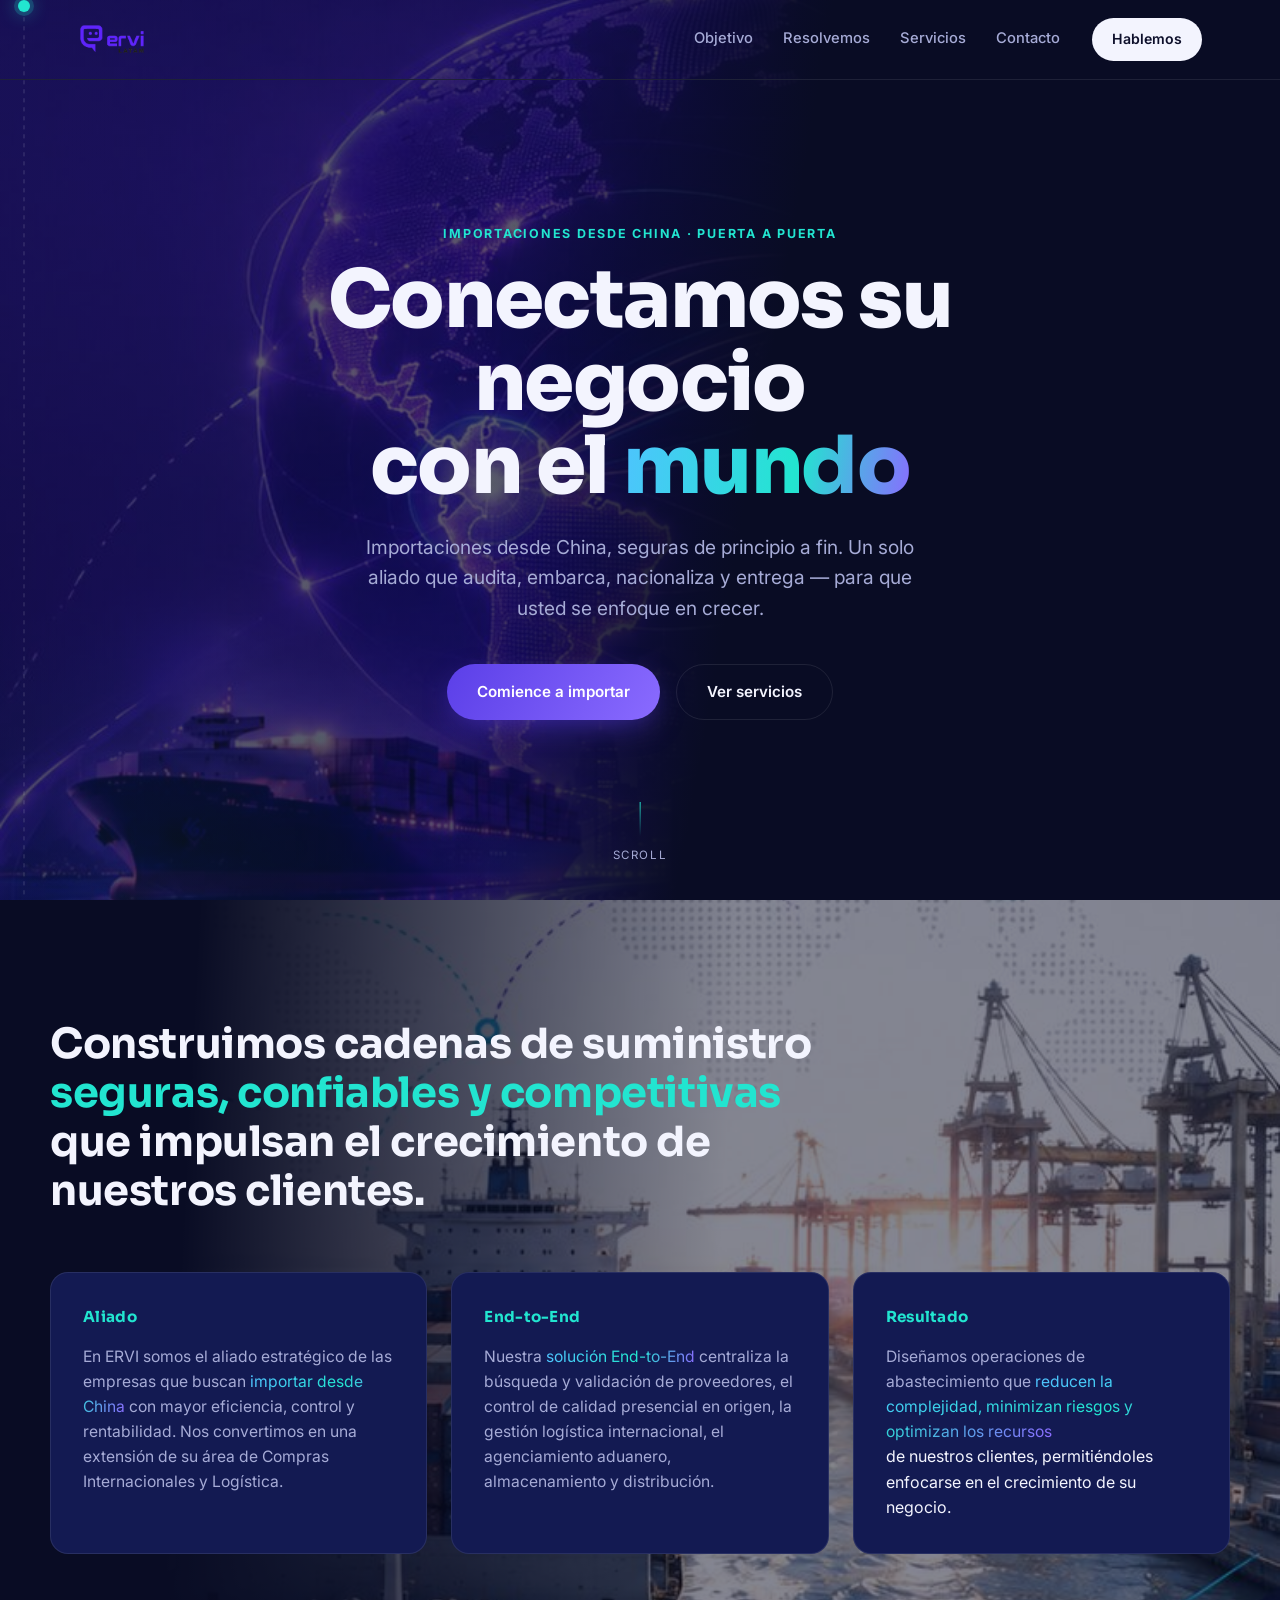
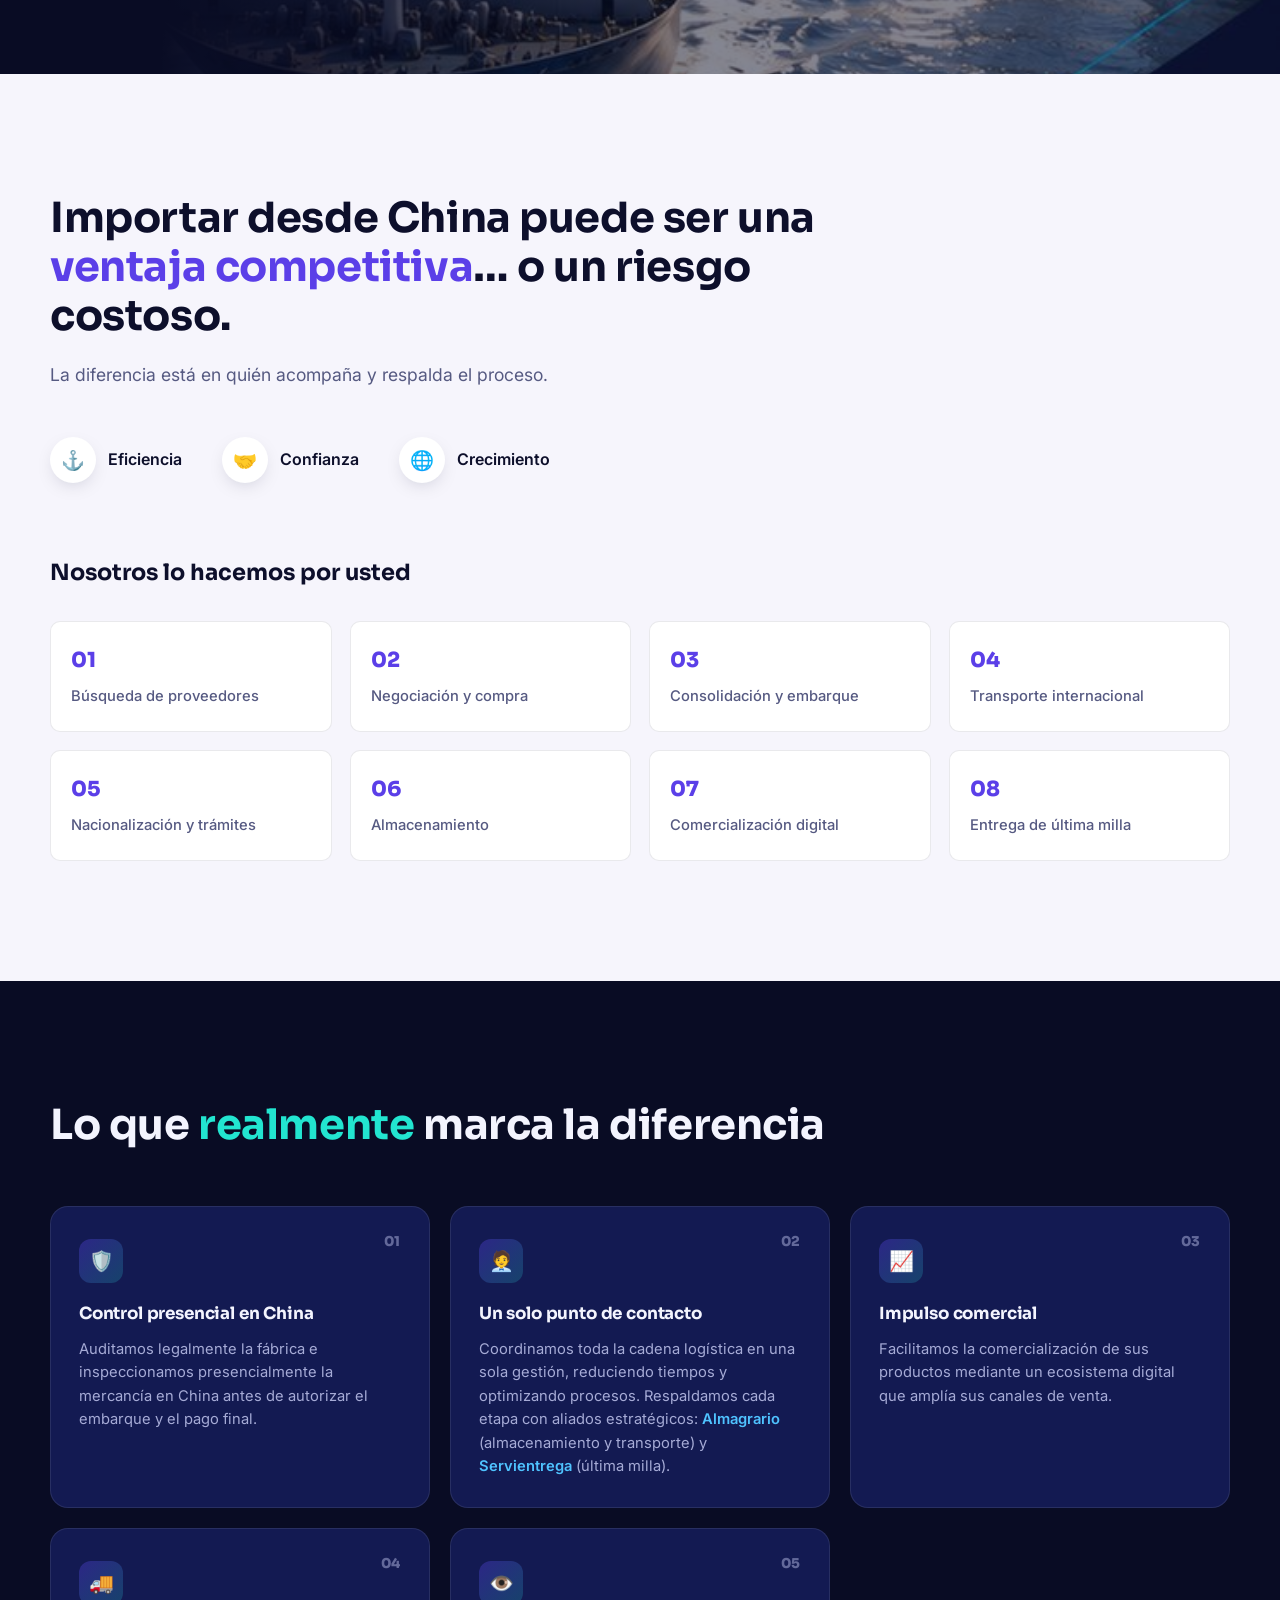
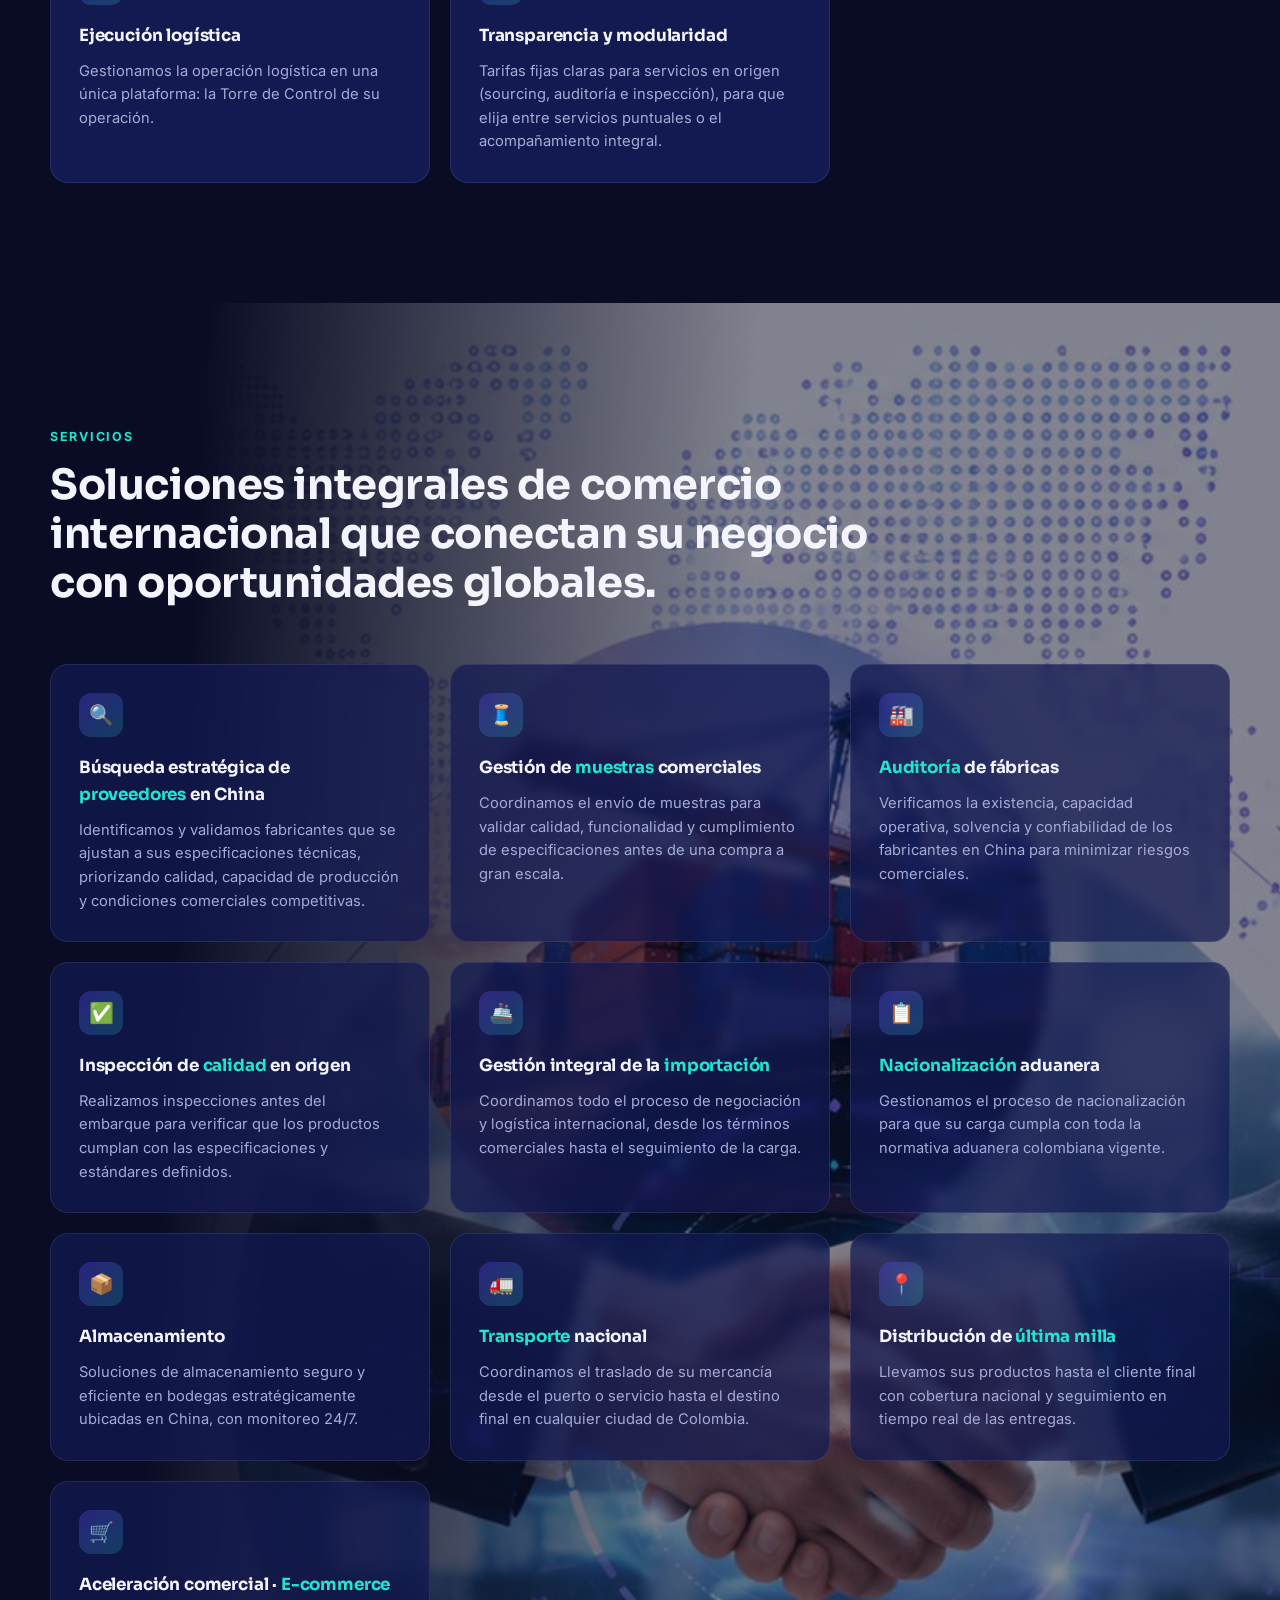
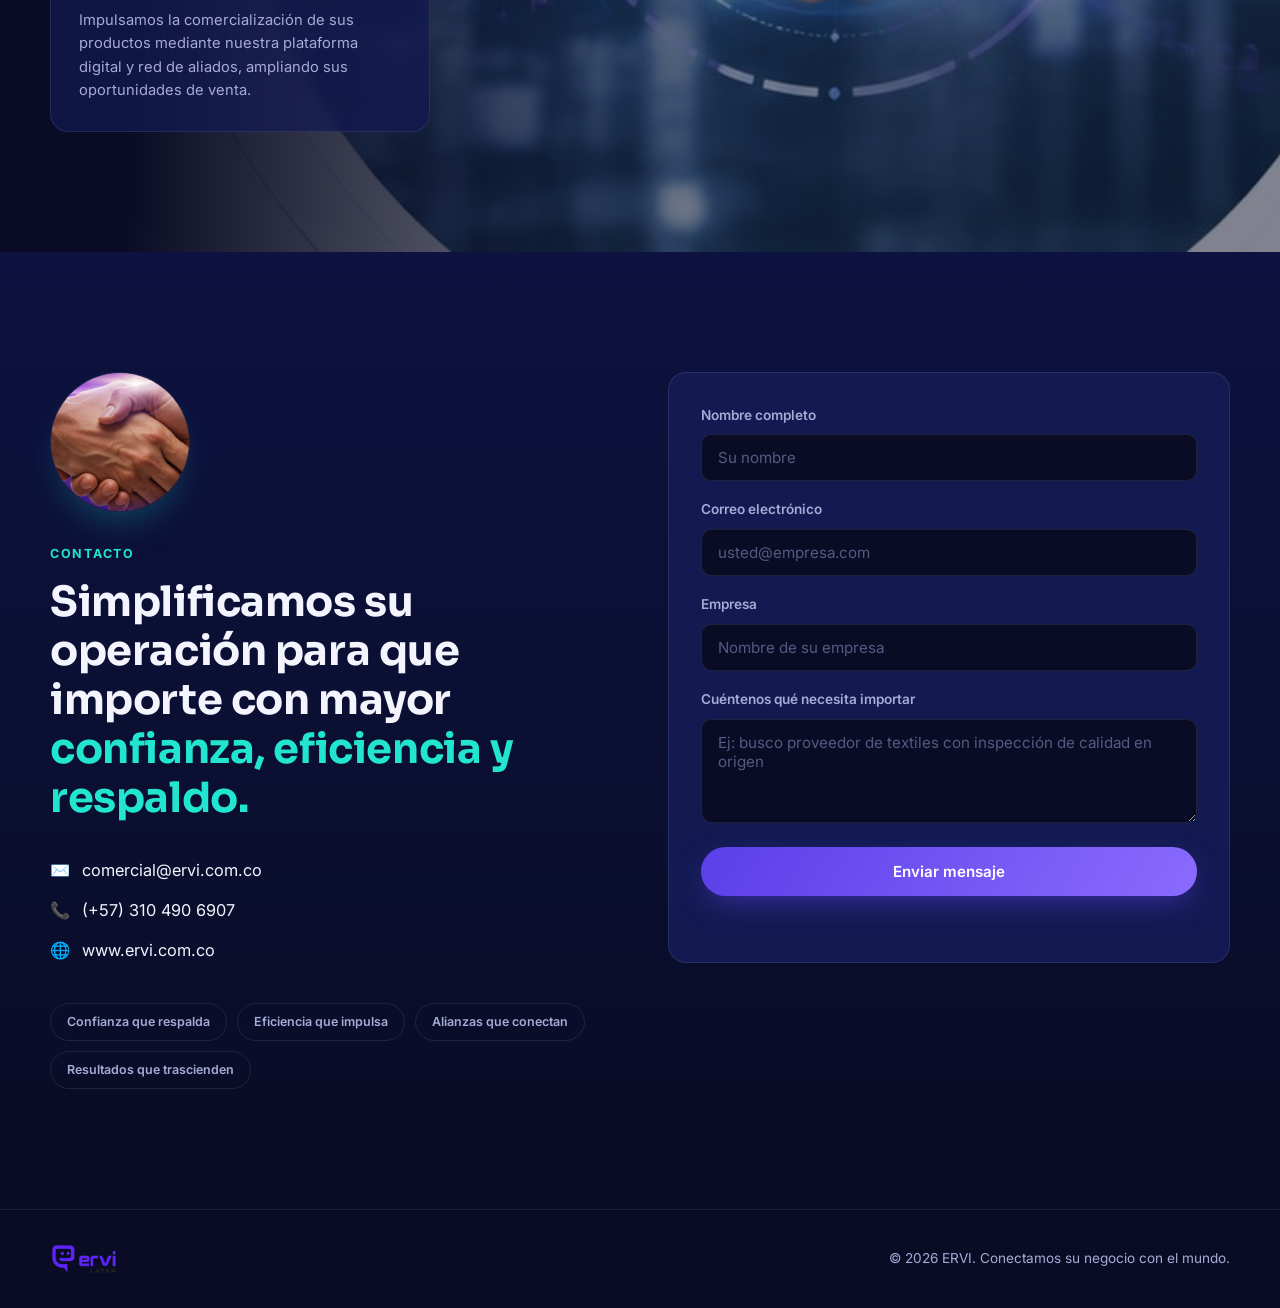
==== app/claude/index.html @ 2ad23b5c "Corrección de estilos. Implementación formulario de contacto" ====
<!DOCTYPE html>
<html lang="es">
<head>
<meta charset="UTF-8">
<meta name="viewport" content="width=device-width, initial-scale=1.0">
<title>ERVI · Conectamos su negocio con el mundo</title>
<meta name="description" content="ERVI: importaciones desde China seguras de principio a fin. Sourcing, calidad, logística, aduanas y última milla en un solo aliado.">
<link rel="icon" type="image/png" href="img/fabicon-ERVI-LATAM.png">
<link rel="preconnect" href="https://fonts.googleapis.com">
<link rel="preconnect" href="https://fonts.gstatic.com" crossorigin>
<link href="https://fonts.googleapis.com/css2?family=Sora:wght@400;600;700;800&family=Inter:wght@400;500;600;700&display=swap" rel="stylesheet">
<link rel="stylesheet" href="styles.css">
</head>
<body>

<!-- Hilo de ruta / signature element -->
<div class="route-thread" aria-hidden="true">
  <svg class="route-thread__svg" viewBox="0 0 4 1000" preserveAspectRatio="none">
    <path class="route-thread__path" d="M2,0 L2,1000" />
  </svg>
  <div class="route-thread__dot" id="routeDot"></div>
</div>

<!-- NAV -->
<header class="nav" id="nav">
  <div class="nav__inner">
    <a href="#top" class="nav__logo">
      <img class="nav__logo-image" src="img/1749733441Logo-ERVI-LATAM.png" alt="ERVI">
    </a>
    <nav class="nav__links" aria-label="Navegación principal">
      <a href="#objetivo" class="nav__link" data-nav>Objetivo</a>
      <a href="#resolvemos" class="nav__link" data-nav>Resolvemos</a>
      <a href="#servicios" class="nav__link" data-nav>Servicios</a>
      <a href="#contacto" class="nav__link" data-nav>Contacto</a>
    </nav>
    <a href="#contacto" class="nav__cta">Hablemos</a>
    <button class="nav__burger" id="burger" aria-label="Abrir menú" aria-expanded="false">
      <span></span><span></span><span></span>
    </button>
  </div>
  <nav class="nav__mobile" id="navMobile" aria-label="Navegación móvil">
    <a href="#objetivo" data-nav>Objetivo</a>
    <a href="#resolvemos" data-nav>Resolvemos</a>
    <a href="#servicios" data-nav>Servicios</a>
    <a href="#contacto" data-nav>Contacto</a>
  </nav>
</header>

<main id="top">

  <!-- HERO -->
  <section class="hero" id="hero">
    <div class="hero__bg" aria-hidden="true"></div>
    <div class="hero__inner reveal">
      <p class="eyebrow">Importaciones desde China · puerta a puerta</p>
      <h1 class="hero__title">
        Conectamos su <em>negocio</em><br>
        con el <span class="text-gradient">mundo</span>
      </h1>
      <p class="hero__sub">Importaciones desde China, seguras de principio a fin. Un solo aliado que audita, embarca, nacionaliza y entrega — para que usted se enfoque en crecer.</p>
      <div class="hero__actions">
        <a href="#contacto" class="btn btn--primary">Comience a importar</a>
        <a href="#servicios" class="btn btn--ghost">Ver servicios</a>
      </div>
    </div>
    <div class="hero__scroll" aria-hidden="true"><span></span> scroll</div>
  </section>

  <!-- OBJETIVO -->
  <section class="section section--dark section--photo" id="objetivo">
    <div class="section-photo section-photo--objetivo" aria-hidden="true"></div>
    <div class="section__inner">
      <h2 class="section__title reveal">
        Construimos cadenas de suministro <em>seguras, confiables y competitivas</em> que impulsan el crecimiento de nuestros clientes.
      </h2>

      <div class="objetivo__grid">
        <div class="objetivo__card reveal">
          <span class="objetivo__num">Aliado</span>
          <p>En ERVI somos el aliado estratégico de las empresas que buscan <span class="text-gradient">importar desde China</span> con mayor eficiencia, control y rentabilidad. Nos convertimos en una extensión de su área de Compras Internacionales y Logística.</p>
        </div>
        <div class="objetivo__card reveal">
          <span class="objetivo__num">End-to-End</span>
          <p>Nuestra  <span class="text-gradient">solución End-to-End</span> centraliza la búsqueda y validación de proveedores, el control de calidad presencial en origen, la gestión logística internacional, el agenciamiento aduanero, almacenamiento y distribución.</p>
        </div>
        <div class="objetivo__card reveal">
          <span class="objetivo__num">Resultado</span>
          <p>Diseñamos operaciones de abastecimiento que <span class="text-gradient">reducen la complejidad, minimizan riesgos y optimizan los recursos</p> de nuestros clientes, permitiéndoles enfocarse en el crecimiento de su negocio.</p>
        </div>
      </div>
    </div>
  </section>

  <!-- RESOLVEMOS -->
  <section class="section section--light" id="resolvemos">
    <div class="section__inner">
      <h2 class="section__title section__title--dark reveal">
        Importar desde China puede ser una <em>ventaja competitiva</em>… o un riesgo costoso.
      </h2>
      <p class="section__lead reveal">La diferencia está en quién acompaña y respalda el proceso.</p>

      <div class="pillars reveal">
        <div class="pillar">
          <div class="pillar__icon">⚓</div>
          <span>Eficiencia</span>
        </div>
        <div class="pillar">
          <div class="pillar__icon">🤝</div>
          <span>Confianza</span>
        </div>
        <div class="pillar">
          <div class="pillar__icon">🌐</div>
          <span>Crecimiento</span>
        </div>
      </div>

      <div class="steps">
        <p class="steps__title reveal">Nosotros lo hacemos por usted</p>
        <div class="steps__track reveal">
          <div class="step"><span class="step__n">01</span><p>Búsqueda de proveedores</p></div>
          <div class="step"><span class="step__n">02</span><p>Negociación y compra</p></div>
          <div class="step"><span class="step__n">03</span><p>Consolidación y embarque</p></div>
          <div class="step"><span class="step__n">04</span><p>Transporte internacional</p></div>
          <div class="step"><span class="step__n">05</span><p>Nacionalización y trámites</p></div>
          <div class="step"><span class="step__n">06</span><p>Almacenamiento</p></div>
          <div class="step"><span class="step__n">07</span><p>Comercialización digital</p></div>
          <div class="step"><span class="step__n">08</span><p>Entrega de última milla</p></div>
        </div>
      </div>
    </div>
  </section>

  <!-- DIFERENCIA -->
  <section class="section section--dark" id="diferencia">
    <div class="section__inner">
      <h2 class="section__title reveal">Lo que <em>realmente</em> marca la diferencia</h2>

      <div class="diferencia__grid">
        <article class="diferencia__card reveal">
          <span class="diferencia__num">01</span>
          <div class="diferencia__icon">🛡️</div>
          <h3>Control presencial en China</h3>
          <p>Auditamos legalmente la fábrica e inspeccionamos presencialmente la mercancía en China antes de autorizar el embarque y el pago final.</p>
        </article>
        <article class="diferencia__card reveal">
          <span class="diferencia__num">02</span>
          <div class="diferencia__icon">🧑‍💼</div>
          <h3>Un solo punto de contacto</h3>
          <p>Coordinamos toda la cadena logística en una sola gestión, reduciendo tiempos y optimizando procesos. Respaldamos cada etapa con aliados estratégicos: <strong>Almagrario</strong> (almacenamiento y transporte) y <strong>Servientrega</strong> (última milla).</p>
        </article>
        <article class="diferencia__card reveal">
          <span class="diferencia__num">03</span>
          <div class="diferencia__icon">📈</div>
          <h3>Impulso comercial</h3>
          <p>Facilitamos la comercialización de sus productos mediante un ecosistema digital que amplía sus canales de venta.</p>
        </article>
        <article class="diferencia__card reveal">
          <span class="diferencia__num">04</span>
          <div class="diferencia__icon">🚚</div>
          <h3>Ejecución logística</h3>
          <p>Gestionamos la operación logística en una única plataforma: la Torre de Control de su operación.</p>
        </article>
        <article class="diferencia__card reveal">
          <span class="diferencia__num">05</span>
          <div class="diferencia__icon">👁️</div>
          <h3>Transparencia y modularidad</h3>
          <p>Tarifas fijas claras para servicios en origen (sourcing, auditoría e inspección), para que elija entre servicios puntuales o el acompañamiento integral.</p>
        </article>
      </div>
    </div>
  </section>

  <!-- SERVICIOS -->
  <section class="section section--dark section--photo" id="servicios">
    <div class="section-photo section-photo--servicios" aria-hidden="true"></div>
    <div class="section__inner">
      <p class="eyebrow reveal">Servicios</p>
      <h2 class="section__title reveal">Soluciones integrales de comercio internacional que conectan su negocio con oportunidades globales.</h2>

      <div class="services-grid">
        <article class="service-card reveal">
          <div class="service-card__icon">🔍</div>
          <h3>Búsqueda estratégica de <strong>proveedores</strong> en China</h3>
          <p>Identificamos y validamos fabricantes que se ajustan a sus especificaciones técnicas, priorizando calidad, capacidad de producción y condiciones comerciales competitivas.</p>
        </article>
        <article class="service-card reveal">
          <div class="service-card__icon">🧵</div>
          <h3>Gestión de <strong>muestras</strong> comerciales</h3>
          <p>Coordinamos el envío de muestras para validar calidad, funcionalidad y cumplimiento de especificaciones antes de una compra a gran escala.</p>
        </article>
        <article class="service-card reveal">
          <div class="service-card__icon">🏭</div>
          <h3><strong>Auditoría</strong> de fábricas</h3>
          <p>Verificamos la existencia, capacidad operativa, solvencia y confiabilidad de los fabricantes en China para minimizar riesgos comerciales.</p>
        </article>
        <article class="service-card reveal">
          <div class="service-card__icon">✅</div>
          <h3>Inspección de <strong>calidad</strong> en origen</h3>
          <p>Realizamos inspecciones antes del embarque para verificar que los productos cumplan con las especificaciones y estándares definidos.</p>
        </article>
        <article class="service-card reveal">
          <div class="service-card__icon">🚢</div>
          <h3>Gestión integral de la <strong>importación</strong></h3>
          <p>Coordinamos todo el proceso de negociación y logística internacional, desde los términos comerciales hasta el seguimiento de la carga.</p>
        </article>
        <article class="service-card reveal">
          <div class="service-card__icon">📋</div>
          <h3><strong>Nacionalización</strong> aduanera</h3>
          <p>Gestionamos el proceso de nacionalización para que su carga cumpla con toda la normativa aduanera colombiana vigente.</p>
        </article>
        <article class="service-card reveal">
          <div class="service-card__icon">📦</div>
          <h3>Almacenamiento</h3>
          <p>Soluciones de almacenamiento seguro y eficiente en bodegas estratégicamente ubicadas en China, con monitoreo 24/7.</p>
        </article>
        <article class="service-card reveal">
          <div class="service-card__icon">🚛</div>
          <h3><strong>Transporte</strong> nacional</h3>
          <p>Coordinamos el traslado de su mercancía desde el puerto o servicio hasta el destino final en cualquier ciudad de Colombia.</p>
        </article>
        <article class="service-card reveal">
          <div class="service-card__icon">📍</div>
          <h3>Distribución de <strong>última milla</strong></h3>
          <p>Llevamos sus productos hasta el cliente final con cobertura nacional y seguimiento en tiempo real de las entregas.</p>
        </article>
        <article class="service-card reveal">
          <div class="service-card__icon">🛒</div>
          <h3>Aceleración comercial · <strong>E-commerce</strong></h3>
          <p>Impulsamos la comercialización de sus productos mediante nuestra plataforma digital y red de aliados, ampliando sus oportunidades de venta.</p>
        </article>
      </div>
    </div>
  </section>

  <!-- CONTACTO -->
  <section class="section section--contact" id="contacto">
    <div class="section__inner">
      <div class="contact-grid">
        <div class="contact-info reveal">
          <figure class="contact-info__media"><img src="img/contacto-handshake.jpg" alt="Apretón de manos cerrando un acuerdo comercial"></figure>
          <p class="eyebrow">Contacto</p>
          <h2 class="section__title">Simplificamos su operación para que importe con mayor <em>confianza, eficiencia y respaldo.</em></h2>
          <ul class="contact-list">
            <li><span>✉️</span> <a href="mailto:comercial@ervi.com.co">comercial@ervi.com.co</a></li>
            <li><span>📞</span> <a href="tel:+573104906907">(+57) 310 490 6907</a></li>
            <li><span>🌐</span> <a href="https://www.ervi.com.co" target="_blank" rel="noopener">www.ervi.com.co</a></li>
          </ul>
          <div class="contact-badges">
            <span>Confianza que respalda</span>
            <span>Eficiencia que impulsa</span>
            <span>Alianzas que conectan</span>
            <span>Resultados que trascienden</span>
          </div>
        </div>

        <form class="contact-form reveal" id="contactForm">
          <div class="form-row">
            <label for="name">Nombre completo</label>
            <input type="text" id="name" name="name" placeholder="Su nombre" required>
          </div>
          <div class="form-row">
            <label for="email">Correo electrónico</label>
            <input type="email" id="email" name="email" placeholder="usted@empresa.com" required>
          </div>
          <div class="form-row">
            <label for="company">Empresa</label>
            <input type="text" id="company" name="company" placeholder="Nombre de su empresa">
          </div>
          <div class="form-row">
            <label for="message">Cuéntenos qué necesita importar</label>
            <textarea id="message" name="message" rows="4" placeholder="Ej: busco proveedor de textiles con inspección de calidad en origen" required></textarea>
          </div>
          <button type="submit" class="btn btn--primary btn--block">Enviar mensaje</button>
          <p class="form-note" id="formNote" role="status" aria-live="polite"></p>
        </form>
      </div>
    </div>
  </section>

  <footer class="footer">
    <div class="footer__inner">
      <span class="nav__logo"><img class="nav__logo-image" src="img/1749733441Logo-ERVI-LATAM.png" alt="ERVI"></span>
      <p>© <span id="year"></span> ERVI. Conectamos su negocio con el mundo.</p>
    </div>
  </footer>

</main>

<script src="script.js"></script>
</body>
</html>
---- app/claude/styles.css ----
/* ============================================
   ERVI · Landing page — Design tokens
   ============================================ */
:root {
  --bg: #090C24;
  --bg-alt: #0D1240;
  --surface: #131A52;
  --surface-2: #1A2266;
  --primary: #5B3FE8;
  --primary-light: #8A6BFF;
  --accent: #22E5D0;
  --accent-2: #4FC3FF;
  --light-bg: #F6F5FC;
  --light-surface: #FFFFFF;
  --ink: #0D0F2B;
  --ink-muted: #565A82;
  --text: #F3F4FE;
  --text-muted: #A6ABD6;
  --border-dark: rgba(255,255,255,0.09);
  --border-light: rgba(13,15,43,0.09);

  --font-display: 'Sora', sans-serif;
  --font-body: 'Inter', sans-serif;

  --radius: 18px;
  --radius-sm: 10px;
  --max-w: 1180px;

  --ease: cubic-bezier(.22,1,.36,1);
}

* { box-sizing: border-box; margin: 0; padding: 0; }
html { scroll-behavior: smooth; }

body {
  background: var(--bg);
  color: var(--text);
  font-family: var(--font-body);
  line-height: 1.6;
  -webkit-font-smoothing: antialiased;
  overflow-x: hidden;
}

a { color: inherit; text-decoration: none; }
ul { list-style: none; }
img { max-width: 100%; display: block; }
button { font-family: inherit; cursor: pointer; border: none; background: none; }

@media (prefers-reduced-motion: reduce) {
  html { scroll-behavior: auto; }
  * { animation-duration: 0.001ms !important; transition-duration: 0.001ms !important; }
}

:focus-visible {
  outline: 2px solid var(--accent);
  outline-offset: 3px;
}

.eyebrow {
  font-family: var(--font-body);
  font-size: 0.78rem;
  font-weight: 700;
  letter-spacing: 0.14em;
  text-transform: uppercase;
  color: var(--accent);
  margin-bottom: 14px;
  display: inline-block;
}

.text-gradient {
  background: linear-gradient(100deg, var(--accent-2), var(--accent) 60%, var(--primary-light));
  -webkit-background-clip: text;
  background-clip: text;
  color: transparent;
}

/* ============================================
   Signature element — trade route thread
   ============================================ */
.route-thread {
  position: fixed;
  left: 22px;
  top: 0;
  bottom: 0;
  width: 4px;
  z-index: 40;
  pointer-events: none;
  display: none;
}
.route-thread__svg {
  width: 4px;
  height: 100%;
  overflow: visible;
}
.route-thread__path {
  fill: none;
  stroke: var(--border-dark);
  stroke-width: 2;
  stroke-dasharray: 3 7;
  stroke-linecap: round;
}
.route-thread__dot {
  position: absolute;
  left: 50%;
  top: 0;
  width: 12px;
  height: 12px;
  margin-left: -6px;
  border-radius: 50%;
  background: var(--accent);
  box-shadow: 0 0 0 4px rgba(34,229,208,0.18), 0 0 18px rgba(34,229,208,0.7);
  transition: top 0.08s linear;
}

@media (min-width: 1100px) {
  .route-thread { display: block; }
}

/* ============================================
   Nav
   ============================================ */
.nav {
  position: fixed;
  top: 0; left: 0; right: 0;
  z-index: 50;
  transition: background 0.35s var(--ease), border-color 0.35s var(--ease), backdrop-filter 0.35s var(--ease);
  border-bottom: 1px solid transparent;
}
.nav.is-scrolled {
  background: rgba(9,12,36,0.72);
  backdrop-filter: blur(14px);
  -webkit-backdrop-filter: blur(14px);
  border-bottom: 1px solid var(--border-dark);
}
.nav__inner {
  max-width: var(--max-w);
  margin: 0 auto;
  padding: 18px 28px;
  display: flex;
  align-items: center;
  gap: 32px;
}
.nav__logo {
  font-family: var(--font-display);
  font-weight: 700;
  font-size: 1.35rem;
  letter-spacing: -0.02em;
  margin-right: auto;
}
.nav__logo-image { display: block; width: auto; height: 34px; }
.nav__logo-mark {
  display: inline-grid;
  place-items: center;
  width: 30px;
  height: 30px;
  border-radius: 9px;
  background: linear-gradient(135deg, var(--primary), var(--accent-2));
  color: #fff;
  margin-right: 6px;
  font-size: 1rem;
}
.nav__links {
  display: none;
  gap: 30px;
}
.nav__link {
  font-size: 0.92rem;
  font-weight: 500;
  color: var(--text-muted);
  position: relative;
  padding: 4px 0;
  transition: color 0.2s;
}
.nav__link::after {
  content: "";
  position: absolute;
  left: 0; bottom: -2px;
  width: 0;
  height: 2px;
  background: var(--accent);
  transition: width 0.25s var(--ease);
}
.nav__link:hover, .nav__link.is-active { color: var(--text); }
.nav__link.is-active::after { width: 100%; }

.nav__cta {
  display: none;
  font-size: 0.88rem;
  font-weight: 600;
  padding: 10px 20px;
  border-radius: 100px;
  background: var(--text);
  color: var(--ink);
  transition: transform 0.2s var(--ease), opacity 0.2s;
}
.nav__cta:hover { transform: translateY(-2px); opacity: 0.9; }

.nav__burger {
  display: grid;
  gap: 5px;
  width: 26px;
  padding: 4px;
}
.nav__burger span {
  height: 2px;
  background: var(--text);
  border-radius: 2px;
  transition: transform 0.25s var(--ease), opacity 0.2s;
}
.nav__burger.is-open span:nth-child(1) { transform: translateY(7px) rotate(45deg); }
.nav__burger.is-open span:nth-child(2) { opacity: 0; }
.nav__burger.is-open span:nth-child(3) { transform: translateY(-7px) rotate(-45deg); }

.nav__mobile {
  max-height: 0;
  overflow: hidden;
  background: rgba(9,12,36,0.97);
  backdrop-filter: blur(14px);
  border-bottom: 1px solid var(--border-dark);
  display: flex;
  flex-direction: column;
  transition: max-height 0.35s var(--ease);
}
.nav__mobile.is-open { max-height: 320px; }
.nav__mobile a {
  padding: 16px 28px;
  font-weight: 500;
  border-top: 1px solid var(--border-dark);
  color: var(--text-muted);
}
.nav__mobile a:hover { color: var(--text); }

@media (min-width: 860px) {
  .nav__links { display: flex; }
  .nav__cta { display: inline-block; }
  .nav__burger { display: none; }
}

/* ============================================
   Hero
   ============================================ */
.hero {
  position: relative;
  min-height: 100vh;
  display: flex;
  flex-direction: column;
  align-items: center;
  justify-content: center;
  text-align: center;
  padding: 140px 24px 100px;
  overflow: hidden;
}
.hero__bg {
  position: absolute;
  inset: 0;
  z-index: 0;
  background:
    linear-gradient(100deg, rgba(9,12,36,0.5) 40%, var(--bg) 58%),
    linear-gradient(rgba(9,12,36,0.35), rgba(9,12,36,0.35)),
    radial-gradient(ellipse 700px 500px at 10% 100%, rgba(34,229,208,0.14), transparent 60%),
    url('img/hero-globe.jpg');
  background-repeat: no-repeat;
  background-position: left center;
  background-size: cover;
}
@media (max-width: 780px) {
  .hero__bg {
    background:
      linear-gradient(180deg, rgba(9,12,36,0.6) 0%, var(--bg) 70%),
      linear-gradient(rgba(9,12,36,0.4), rgba(9,12,36,0.4)),
      url('img/hero-globe.jpg');
    background-repeat: no-repeat;
    background-position: center top;
    background-size: cover;
  }
}

/* ============================================
   Reusable: full-bleed section photo + gradient
   ============================================ */
.section--photo { position: relative; overflow: hidden; }
.section--photo .section__inner { position: relative; z-index: 1; }
.section-photo {
  position: absolute;
  inset: 0;
  z-index: 0;
  background-repeat: no-repeat;
  background-position: left center;
  background-size: cover;
  opacity: 0.5;
}
.section-photo::after {
  content: "";
  position: absolute;
  inset: 0;
  background: linear-gradient(273deg, transparent 44%, var(--bg) 85%);
}
.section-photo--objetivo { background-image: url('img/objetivo-puerto.jpg'); }
.section-photo--servicios { background-image: url('img/servicio-proveedores.jpg'); }

@media (max-width: 780px) {
  .section-photo { opacity: 0.28; }
  .section-photo::after {
    background: linear-gradient(180deg, transparent 0%, var(--bg) 65%);
  }
}

.hero__inner { position: relative; z-index: 2; max-width: 780px; }
.hero__title {
  font-family: var(--font-display);
  font-weight: 800;
  font-size: clamp(2.6rem, 7vw, 5rem);
  line-height: 1.04;
  letter-spacing: -0.02em;
  margin-bottom: 24px;
}
.hero__title em { font-style: normal; color: var(--text); }
.hero__sub {
  font-size: clamp(1rem, 2vw, 1.2rem);
  color: var(--text-muted);
  max-width: 560px;
  margin: 0 auto 40px;
}
.hero__actions {
  display: flex;
  gap: 16px;
  justify-content: center;
  flex-wrap: wrap;
}
.hero__scroll {
  position: absolute;
  bottom: 36px;
  left: 50%;
  transform: translateX(-50%);
  z-index: 2;
  font-size: 0.72rem;
  letter-spacing: 0.14em;
  text-transform: uppercase;
  color: var(--text-muted);
  display: flex;
  flex-direction: column;
  align-items: center;
  gap: 10px;
}
.hero__scroll span {
  width: 1px;
  height: 34px;
  background: linear-gradient(var(--accent), transparent);
  animation: scrollpulse 1.8s ease-in-out infinite;
}
@keyframes scrollpulse {
  0%, 100% { opacity: 0.3; }
  50% { opacity: 1; }
}

/* ============================================
   Buttons
   ============================================ */
.btn {
  display: inline-flex;
  align-items: center;
  justify-content: center;
  padding: 15px 30px;
  border-radius: 100px;
  font-weight: 600;
  font-size: 0.95rem;
  transition: transform 0.25s var(--ease), box-shadow 0.25s var(--ease), opacity 0.2s;
}
.btn--primary {
  background: linear-gradient(120deg, var(--primary), var(--primary-light));
  color: #fff;
  box-shadow: 0 10px 30px -8px rgba(91,63,232,0.6);
}
.btn--primary:hover { transform: translateY(-3px); box-shadow: 0 16px 34px -8px rgba(91,63,232,0.75); }
.btn--ghost {
  border: 1px solid var(--border-dark);
  color: var(--text);
}
.btn--ghost:hover { background: rgba(255,255,255,0.06); }
.btn--block { width: 100%; margin-top: 6px; }

/* ============================================
   Sections — shared
   ============================================ */
.section { position: relative; padding: 120px 24px; }
.section--dark { background: var(--bg); }
.section--light { background: var(--light-bg); color: var(--ink); }
.section--contact {
  background: linear-gradient(180deg, var(--bg-alt), var(--bg));
}
.section__inner { max-width: var(--max-w); margin: 0 auto; }
.section__title {
  font-family: var(--font-display);
  font-weight: 700;
  font-size: clamp(1.7rem, 3.4vw, 2.6rem);
  line-height: 1.18;
  letter-spacing: -0.01em;
  max-width: 820px;
  margin-bottom: 20px;
}
.section__title em { font-style: normal; color: var(--accent); }
.section--light .section__title--dark em { color: var(--primary); }
.section__lead {
  font-size: 1.1rem;
  color: var(--ink-muted);
  max-width: 620px;
  margin-bottom: 48px;
}

/* ============================================
   Objetivo
   ============================================ */
.objetivo__grid {
  display: grid;
  gap: 24px;
  grid-template-columns: 1fr;
  margin-top: 56px;
}
.objetivo__card {
  background: var(--surface);
  border: 1px solid var(--border-dark);
  border-radius: var(--radius);
  padding: 32px;
}
.objetivo__num {
  font-family: var(--font-display);
  font-weight: 700;
  color: var(--accent);
  font-size: 0.95rem;
  letter-spacing: 0.02em;
  display: block;
  margin-bottom: 14px;
}
.objetivo__card p { color: var(--text-muted); font-size: 0.98rem; }

@media (min-width: 780px) {
  .objetivo__grid { grid-template-columns: repeat(3, 1fr); }
}

/* ============================================
   Resolvemos
   ============================================ */
.pillars {
  display: flex;
  gap: 40px;
  flex-wrap: wrap;
  margin-bottom: 72px;
}
.pillar { display: flex; align-items: center; gap: 12px; font-weight: 600; }
.pillar__icon {
  width: 46px; height: 46px;
  display: grid; place-items: center;
  border-radius: 50%;
  background: var(--light-surface);
  box-shadow: 0 6px 20px -8px rgba(13,15,43,0.25);
  font-size: 1.2rem;
}

.steps__title {
  font-family: var(--font-display);
  font-weight: 700;
  font-size: 1.4rem;
  margin-bottom: 30px;
}
.steps__track {
  display: grid;
  grid-template-columns: repeat(2, 1fr);
  gap: 18px;
}
.step {
  background: var(--light-surface);
  border-radius: var(--radius-sm);
  padding: 22px 20px;
  border: 1px solid var(--border-light);
  transition: transform 0.25s var(--ease), box-shadow 0.25s var(--ease);
}
.step:hover { transform: translateY(-4px); box-shadow: 0 14px 30px -12px rgba(13,15,43,0.2); }
.step__n {
  font-family: var(--font-display);
  font-weight: 800;
  font-size: 1.3rem;
  color: var(--primary);
  display: block;
  margin-bottom: 8px;
}
.step p { font-size: 0.92rem; color: var(--ink-muted); font-weight: 500; }

@media (min-width: 780px) {
  .steps__track { grid-template-columns: repeat(4, 1fr); }
}

/* ============================================
   Diferencia — "Lo que realmente marca la diferencia"
   ============================================ */
.diferencia__grid {
  display: grid;
  gap: 20px;
  grid-template-columns: 1fr;
  margin-top: 56px;
}
.diferencia__card {
  position: relative;
  background: var(--surface);
  border: 1px solid var(--border-dark);
  border-radius: var(--radius);
  padding: 32px 28px 28px;
  transition: transform 0.3s var(--ease), border-color 0.3s var(--ease), background 0.3s var(--ease);
}
.diferencia__card:hover {
  transform: translateY(-5px);
  border-color: rgba(34,229,208,0.4);
  background: var(--surface-2);
}
.diferencia__num {
  position: absolute;
  top: 24px;
  right: 28px;
  font-family: var(--font-display);
  font-weight: 800;
  font-size: 0.85rem;
  color: var(--text-muted);
  opacity: 0.55;
  letter-spacing: 0.04em;
}
.diferencia__icon {
  width: 44px; height: 44px;
  display: grid; place-items: center;
  border-radius: 12px;
  background: linear-gradient(135deg, rgba(91,63,232,0.35), rgba(34,229,208,0.2));
  font-size: 1.25rem;
  margin-bottom: 18px;
}
.diferencia__card h3 {
  font-family: var(--font-display);
  font-size: 1.05rem;
  font-weight: 700;
  margin-bottom: 10px;
  letter-spacing: -0.01em;
  padding-right: 30px;
}
.diferencia__card p { color: var(--text-muted); font-size: 0.92rem; }
.diferencia__card p strong { color: var(--accent-2); font-weight: 600; }

@media (min-width: 640px) {
  .diferencia__grid { grid-template-columns: repeat(2, 1fr); }
}
@media (min-width: 1000px) {
  .diferencia__grid { grid-template-columns: repeat(3, 1fr); }
}

/* ============================================
   Servicios
   ============================================ */
.services-grid {
  display: grid;
  gap: 20px;
  grid-template-columns: 1fr;
  margin-top: 56px;
}
.service-card {
  background: rgba(19,26,82,0.72);
  backdrop-filter: blur(6px);
  -webkit-backdrop-filter: blur(6px);
  border: 1px solid var(--border-dark);
  border-radius: var(--radius);
  padding: 28px;
  transition: transform 0.3s var(--ease), border-color 0.3s var(--ease), background 0.3s var(--ease);
}
.service-card:hover {
  transform: translateY(-5px);
  border-color: rgba(34,229,208,0.4);
  background: rgba(26,34,102,0.82);
}
.service-card__icon {
  width: 44px; height: 44px;
  display: grid; place-items: center;
  border-radius: 12px;
  background: linear-gradient(135deg, rgba(91,63,232,0.35), rgba(34,229,208,0.2));
  font-size: 1.25rem;
  margin-bottom: 18px;
}
.service-card h3 {
  font-family: var(--font-display);
  font-size: 1.05rem;
  font-weight: 700;
  margin-bottom: 10px;
  letter-spacing: -0.01em;
}
.service-card strong {
  color: var(--accent);
}
.service-card p { color: var(--text-muted); font-size: 0.92rem; }

@media (min-width: 640px) {
  .services-grid { grid-template-columns: repeat(2, 1fr); }
}
@media (min-width: 1000px) {
  .services-grid { grid-template-columns: repeat(3, 1fr); }
}

/* ============================================
   Contacto
   ============================================ */
.contact-grid {
  display: grid;
  gap: 56px;
  grid-template-columns: 1fr;
}
.contact-info__media {
  width: 140px;
  aspect-ratio: 1;
  border-radius: 50%;
  overflow: hidden;
  border: 1px solid var(--border-dark);
  margin-bottom: 28px;
  box-shadow: 0 20px 40px -18px rgba(34,229,208,0.35);
}
.contact-info__media img { width: 100%; height: 100%; object-fit: cover; display: block; }
.contact-info .section__title { margin-bottom: 34px; }
.contact-list { display: flex; flex-direction: column; gap: 14px; margin-bottom: 40px; }
.contact-list li { display: flex; align-items: center; gap: 12px; font-size: 1.02rem; }
.contact-list a { transition: color 0.2s; }
.contact-list a:hover { color: var(--accent); }
.contact-badges { display: flex; flex-wrap: wrap; gap: 10px; }
.contact-badges span {
  font-size: 0.78rem;
  font-weight: 600;
  padding: 8px 16px;
  border-radius: 100px;
  border: 1px solid var(--border-dark);
  color: var(--text-muted);
}

.contact-form {
  background: var(--surface);
  border: 1px solid var(--border-dark);
  border-radius: var(--radius);
  padding: 32px;
  display: flex;
  flex-direction: column;
  gap: 18px;
}
.form-row { display: flex; flex-direction: column; gap: 8px; }
.form-row label { font-size: 0.85rem; font-weight: 600; color: var(--text-muted); }
.form-row input, .form-row textarea {
  background: var(--bg);
  border: 1px solid var(--border-dark);
  border-radius: var(--radius-sm);
  padding: 13px 16px;
  color: var(--text);
  font-family: inherit;
  font-size: 0.95rem;
  resize: vertical;
  transition: border-color 0.2s;
}
.form-row input:focus, .form-row textarea:focus {
  border-color: var(--accent);
  outline: none;
}
.form-row input::placeholder, .form-row textarea::placeholder { color: #565A82; }
.form-note { font-size: 0.85rem; color: var(--accent); min-height: 1.2em; }

@media (min-width: 900px) {
  .contact-grid { grid-template-columns: 1fr 1fr; align-items: start; }
}

/* ============================================
   Footer
   ============================================ */
.footer {
  background: var(--bg);
  border-top: 1px solid var(--border-dark);
  padding: 32px 24px;
}
.footer__inner {
  max-width: var(--max-w);
  margin: 0 auto;
  display: flex;
  flex-direction: column;
  gap: 10px;
  align-items: center;
  text-align: center;
  color: var(--text-muted);
  font-size: 0.85rem;
}
@media (min-width: 640px) {
  .footer__inner { flex-direction: row; justify-content: space-between; text-align: left; }
}

/* ============================================
   Reveal on scroll
   ============================================ */
.reveal {
  opacity: 0;
  transform: translateY(28px);
  transition: opacity 0.7s var(--ease), transform 0.7s var(--ease);
}
.reveal.is-visible {
  opacity: 1;
  transform: translateY(0);
}
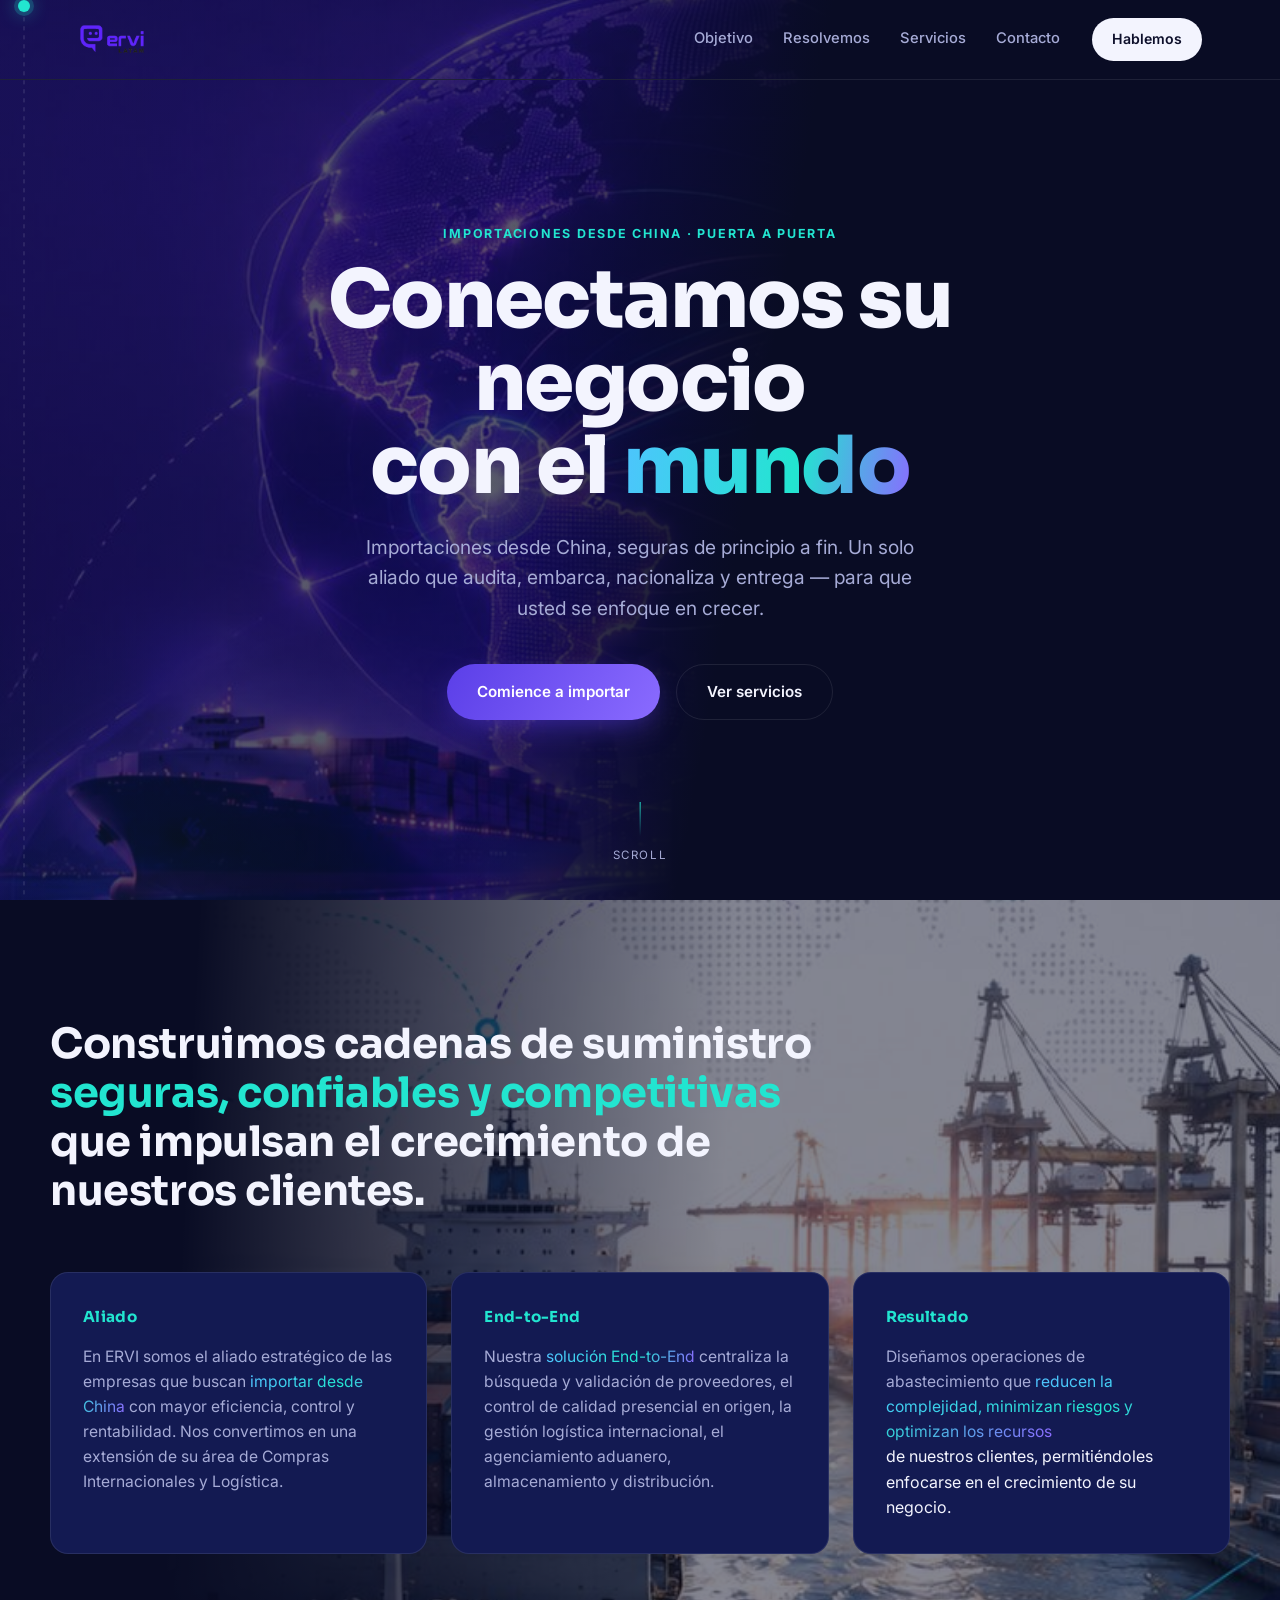
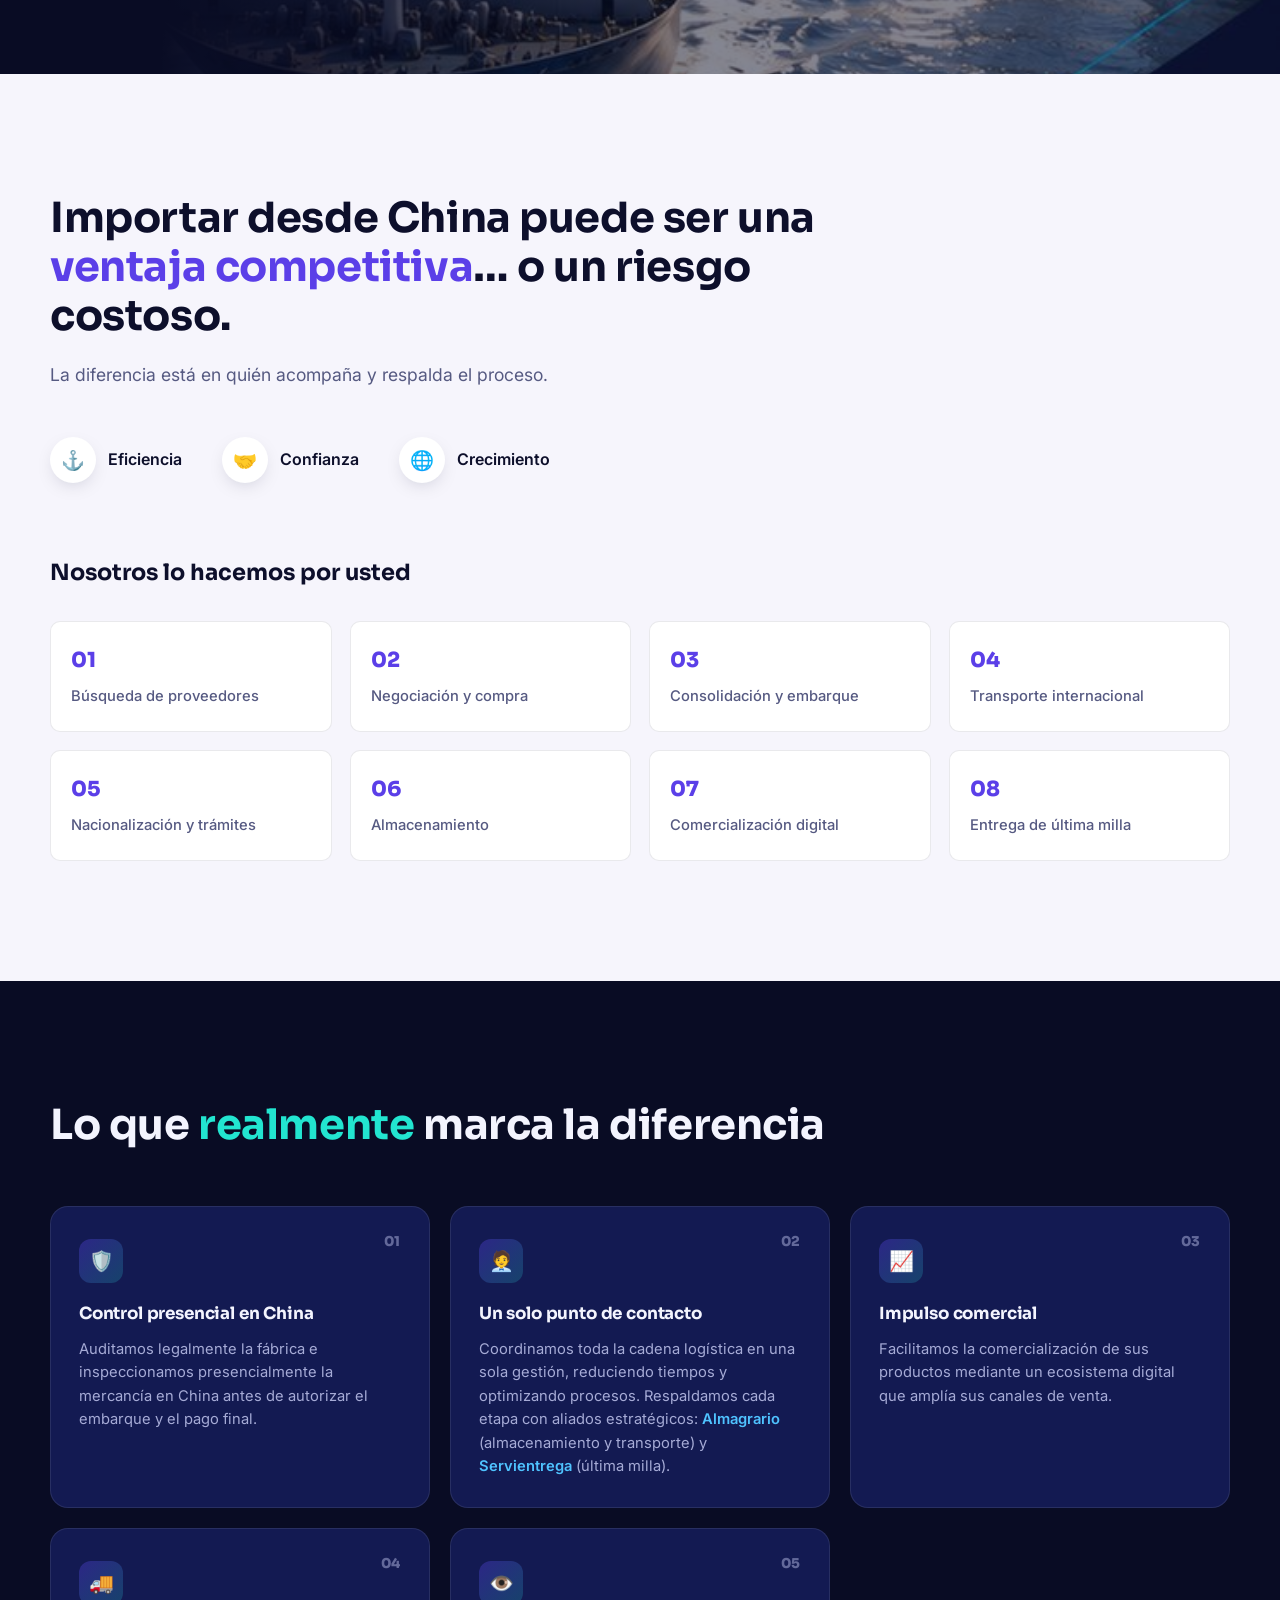
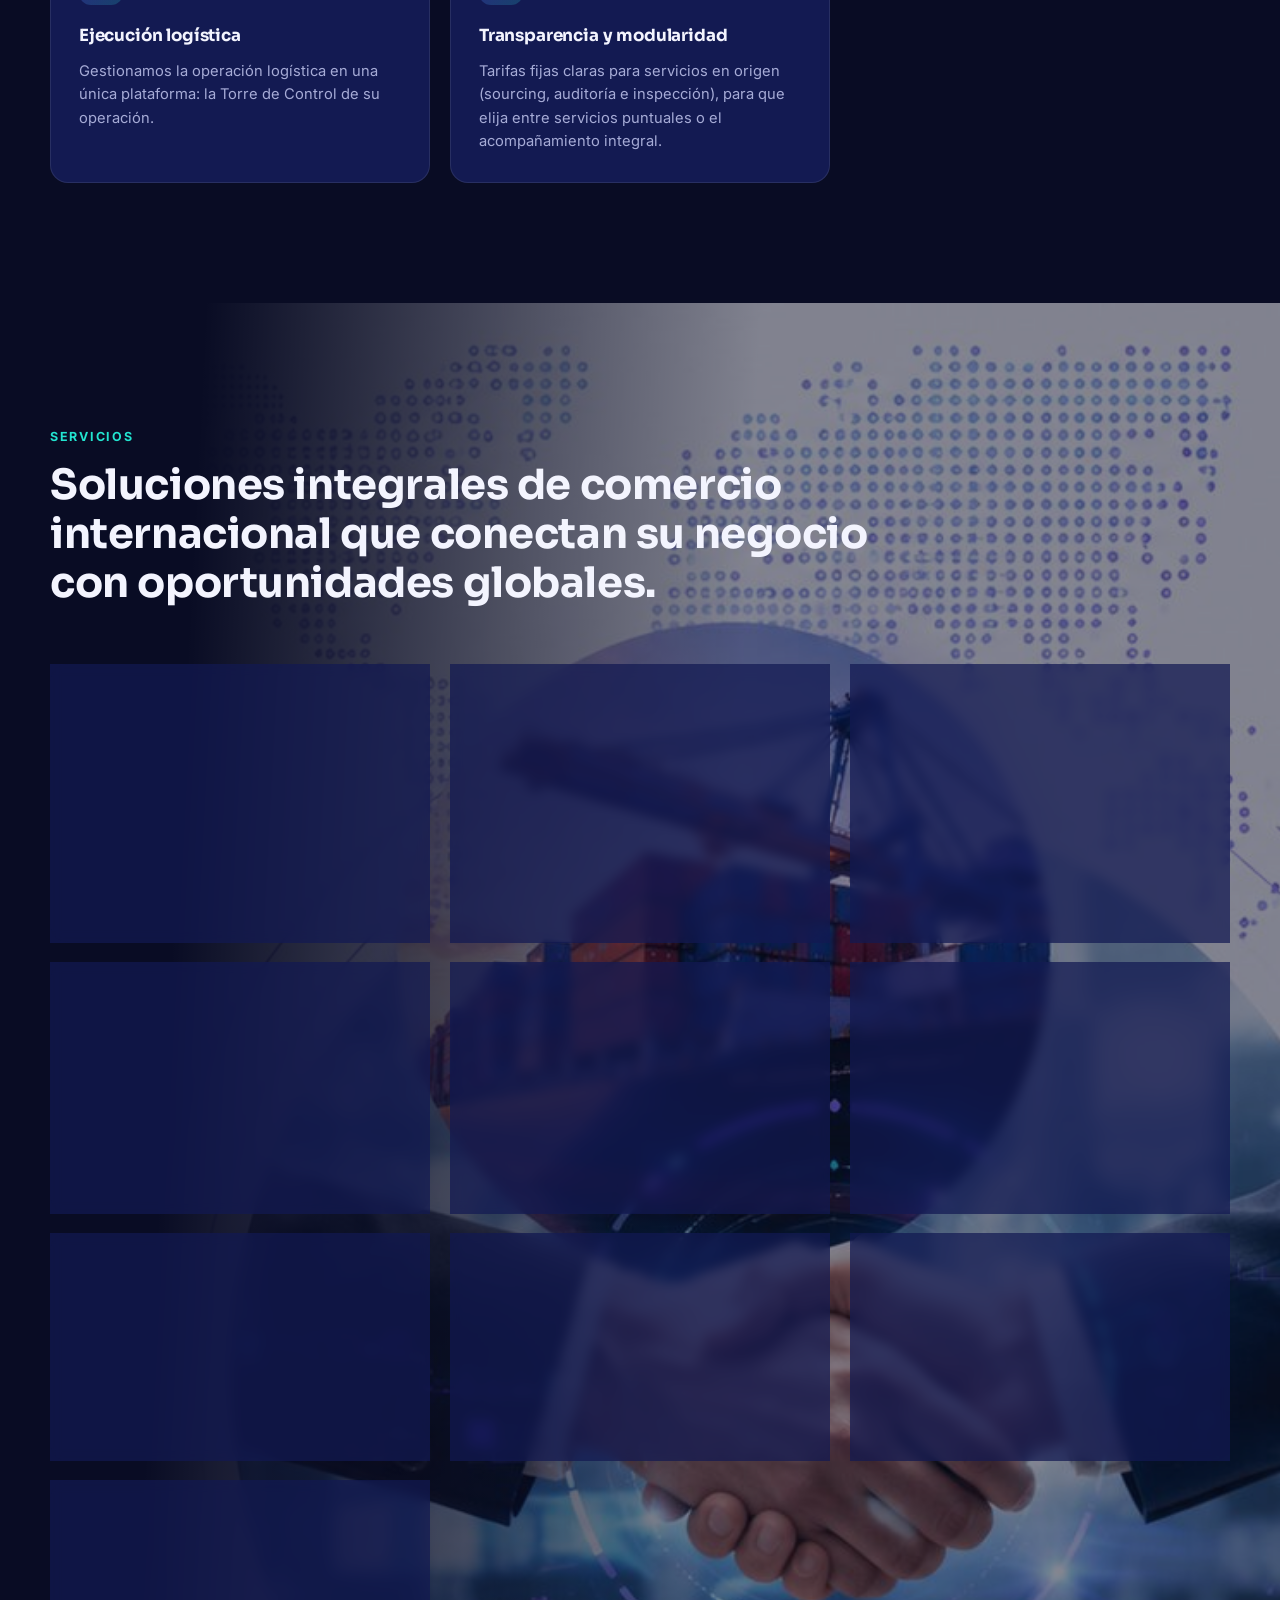
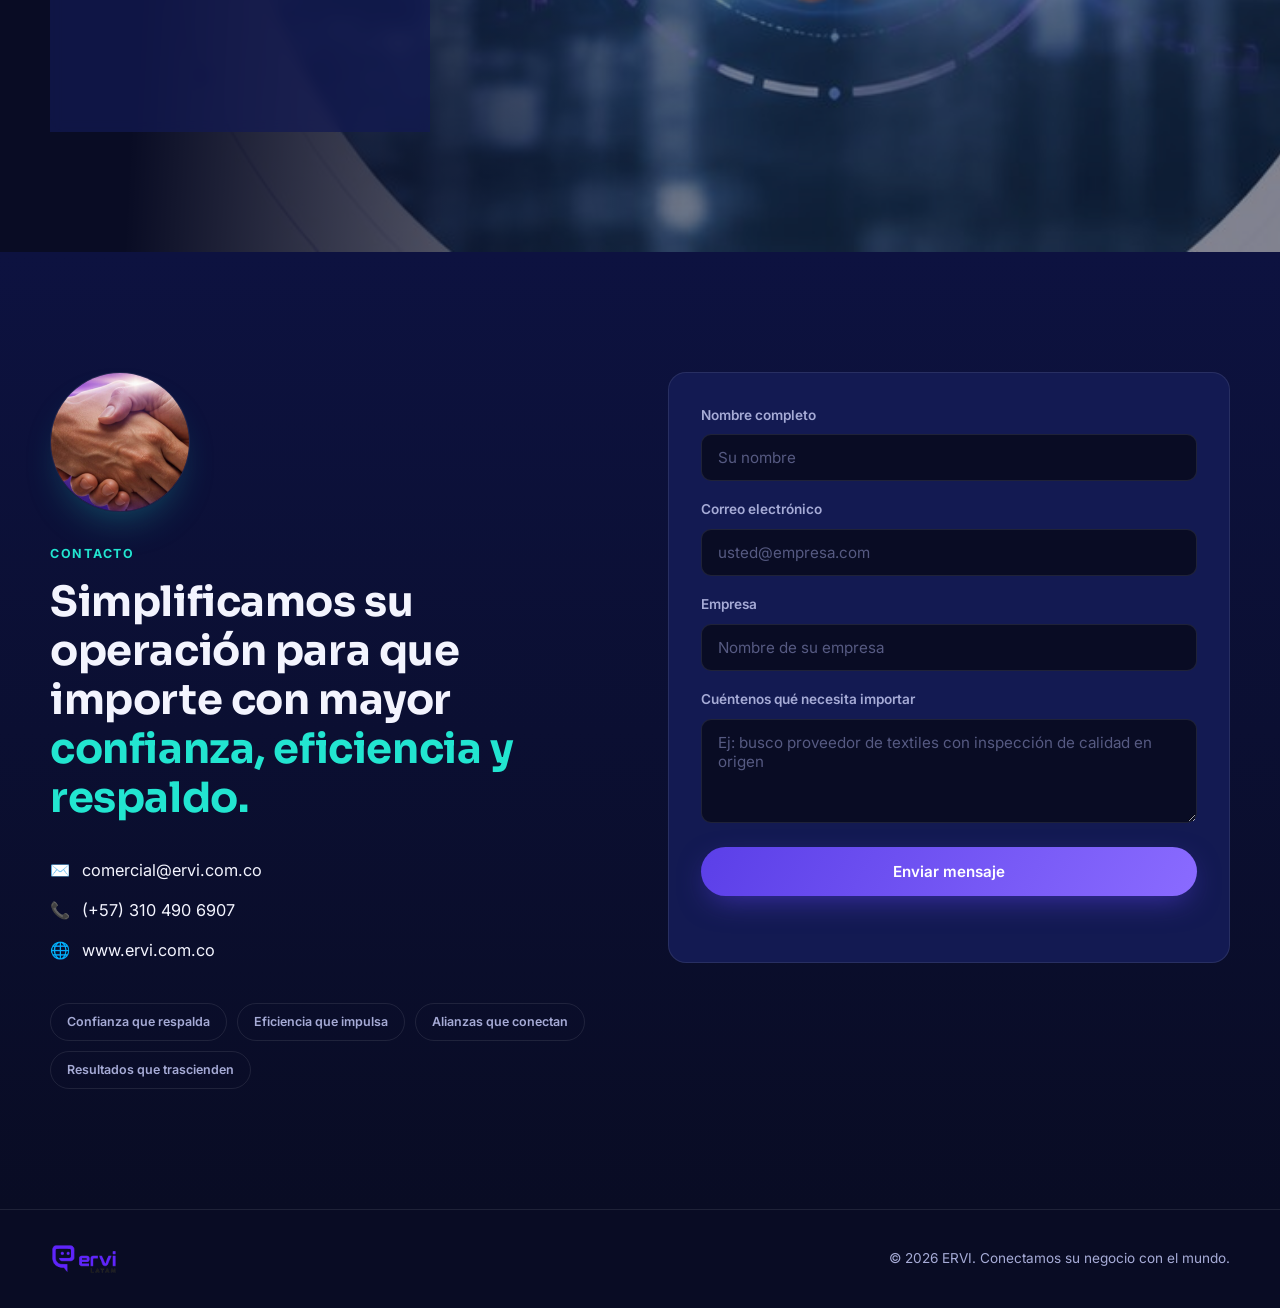
==== commit 53e65057: "Arranca" ====
--- a/app/claude/index.html
+++ b/app/claude/index.html
@@ -283,7 +283,6 @@
       <p>© <span id="year"></span> ERVI. Conectamos su negocio con el mundo.</p>
     </div>
   </footer>
-
 </main>
 
 <script src="script.js"></script>
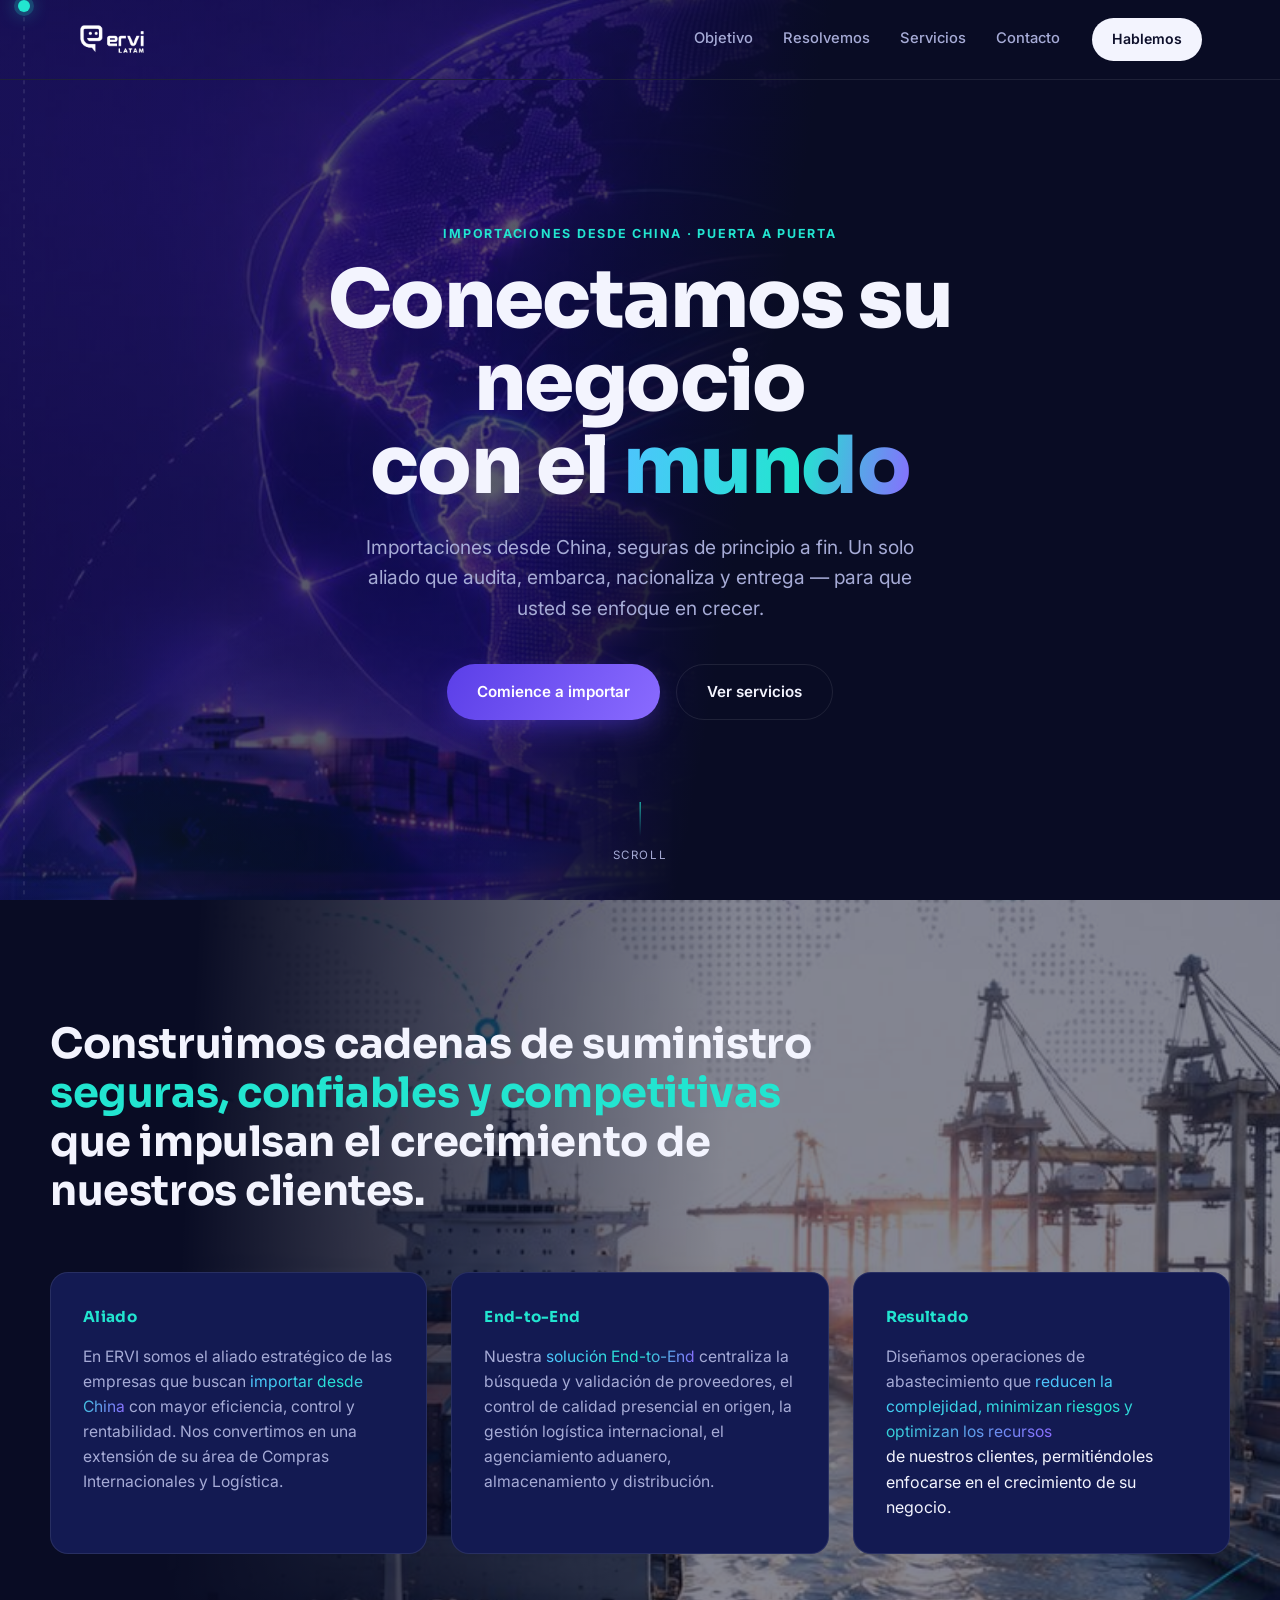
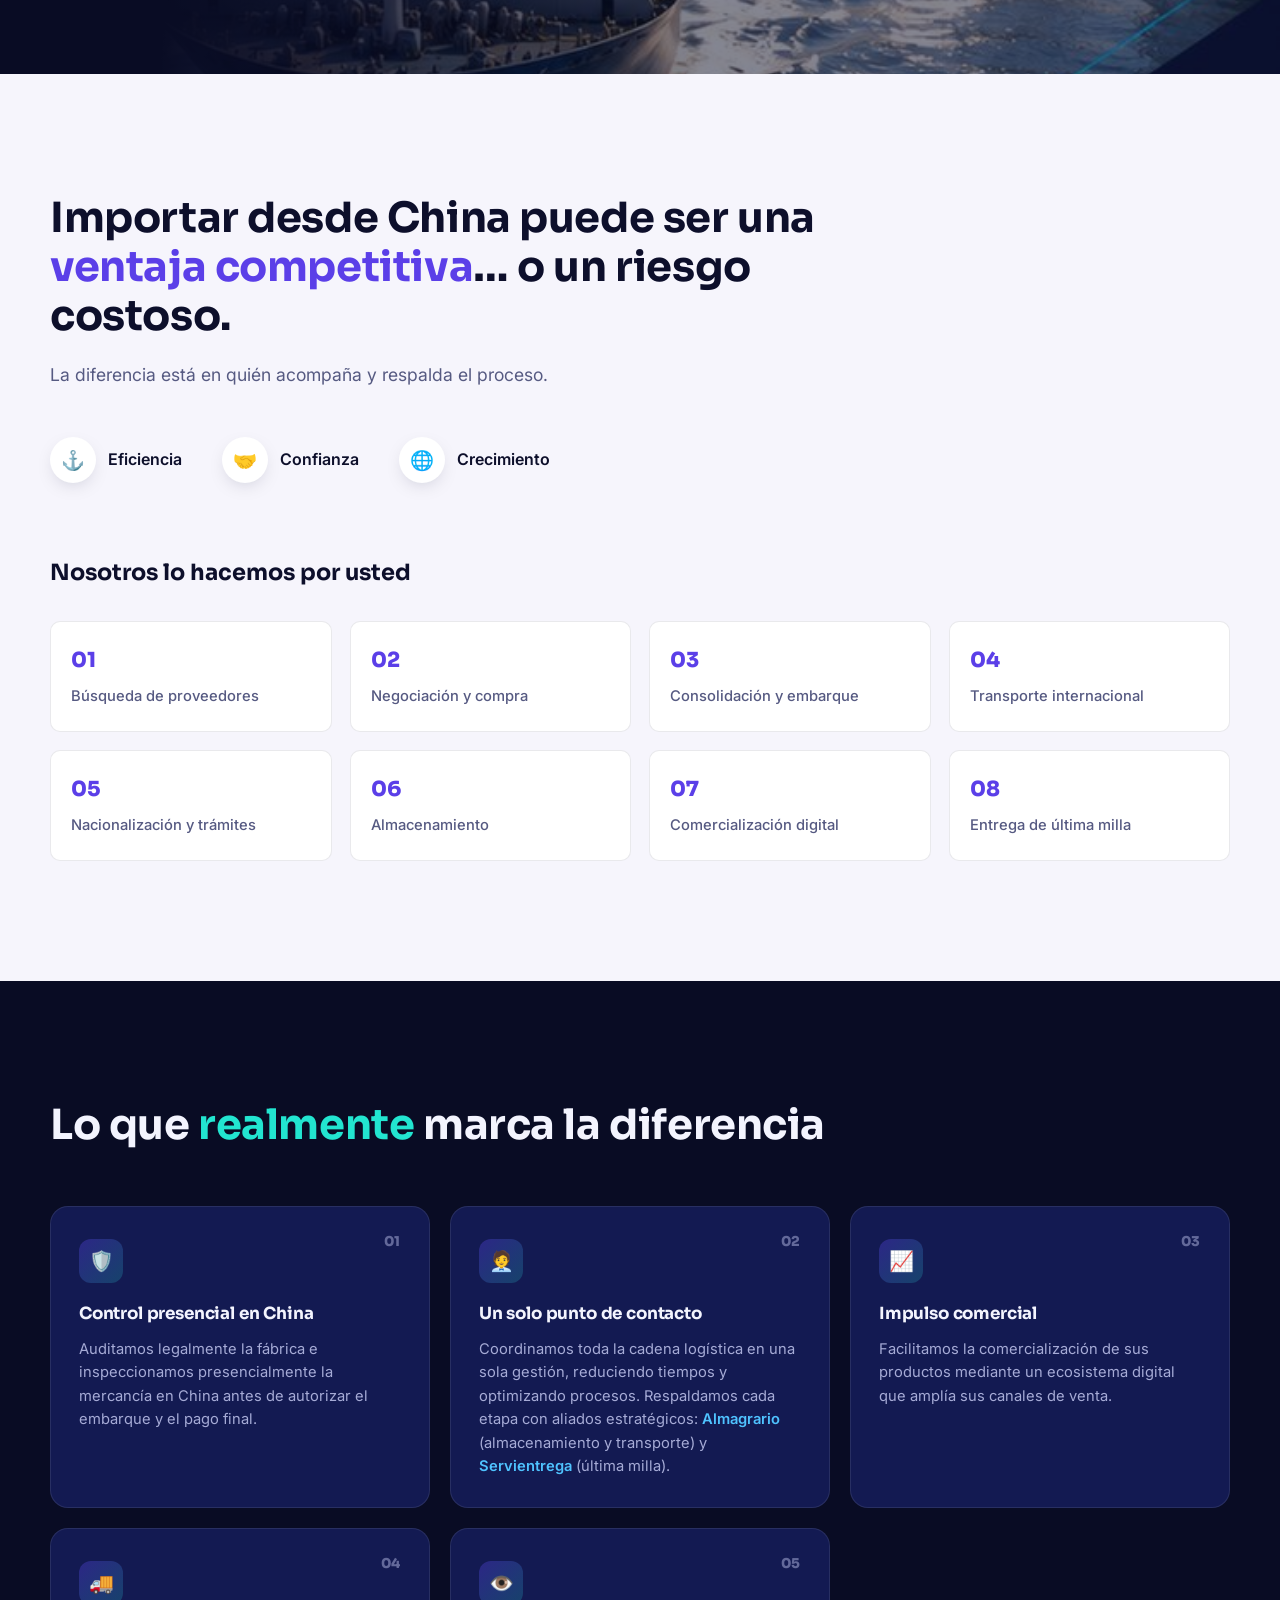
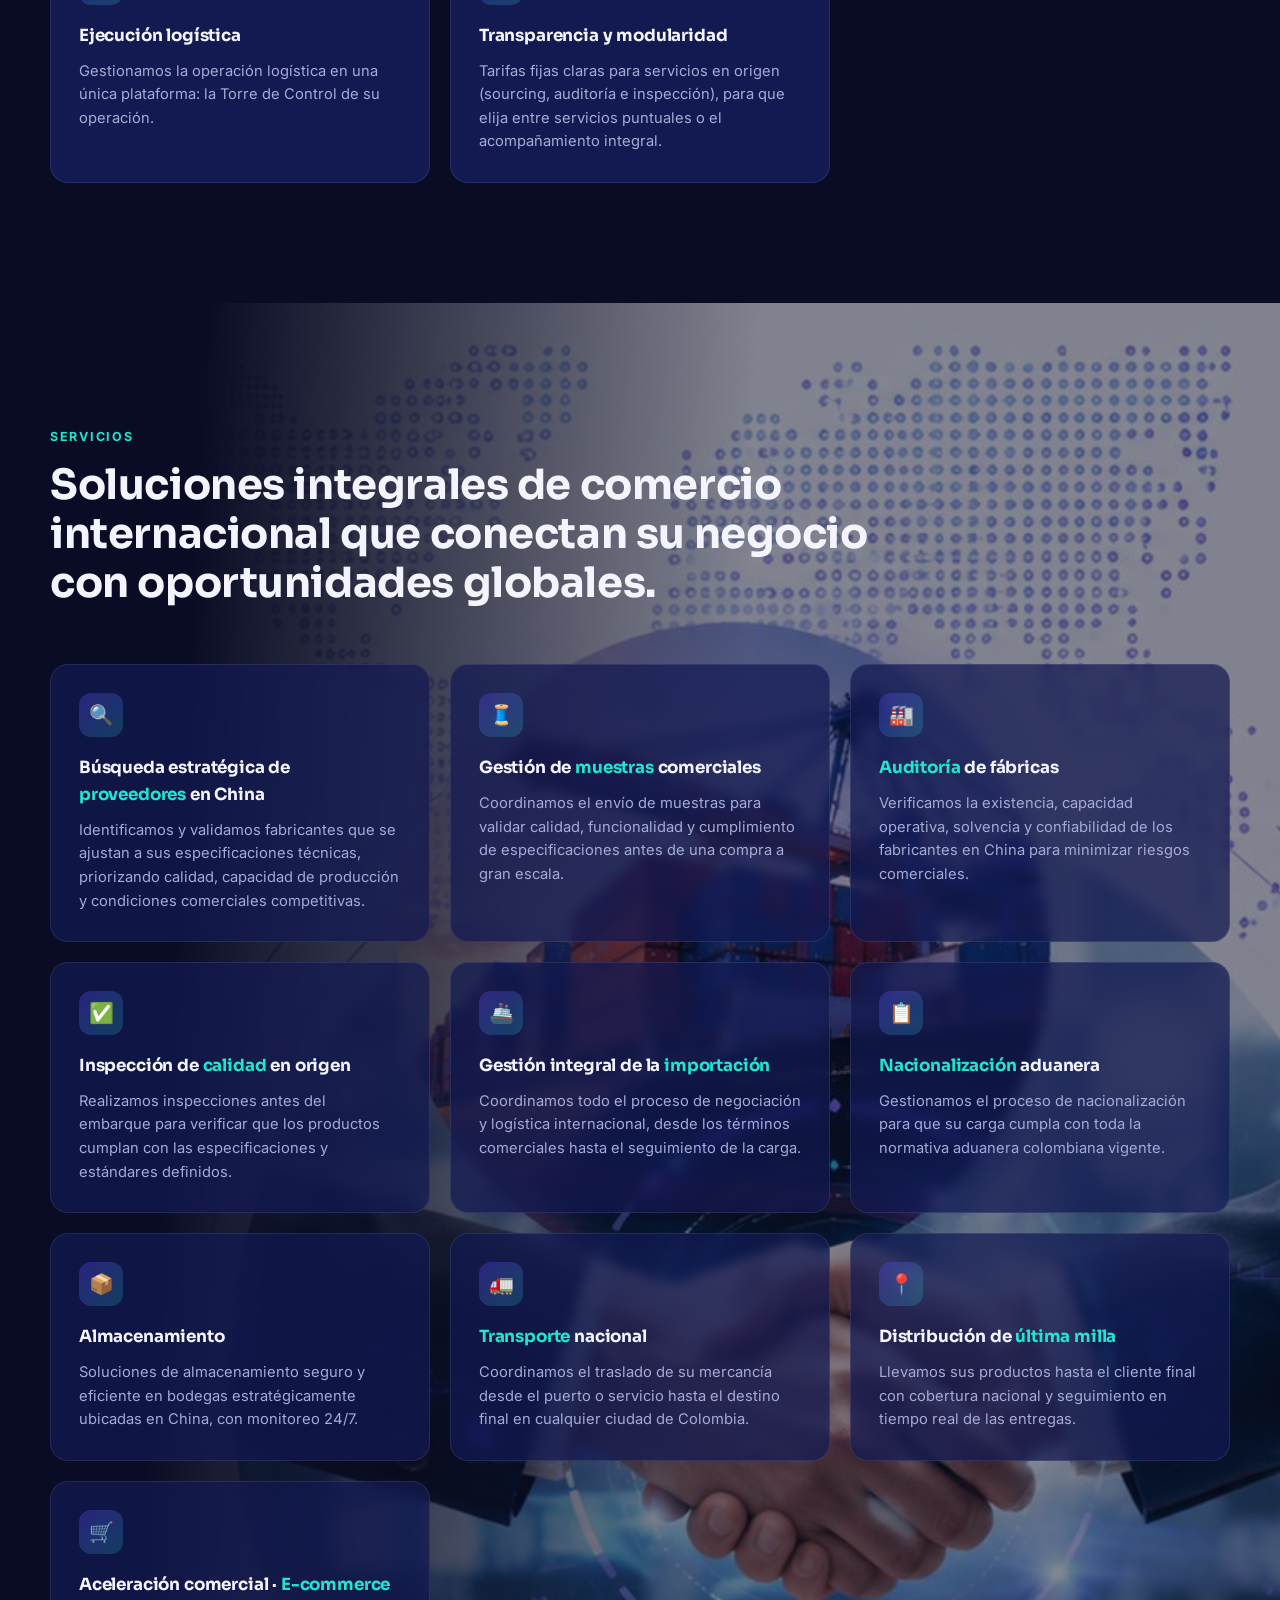
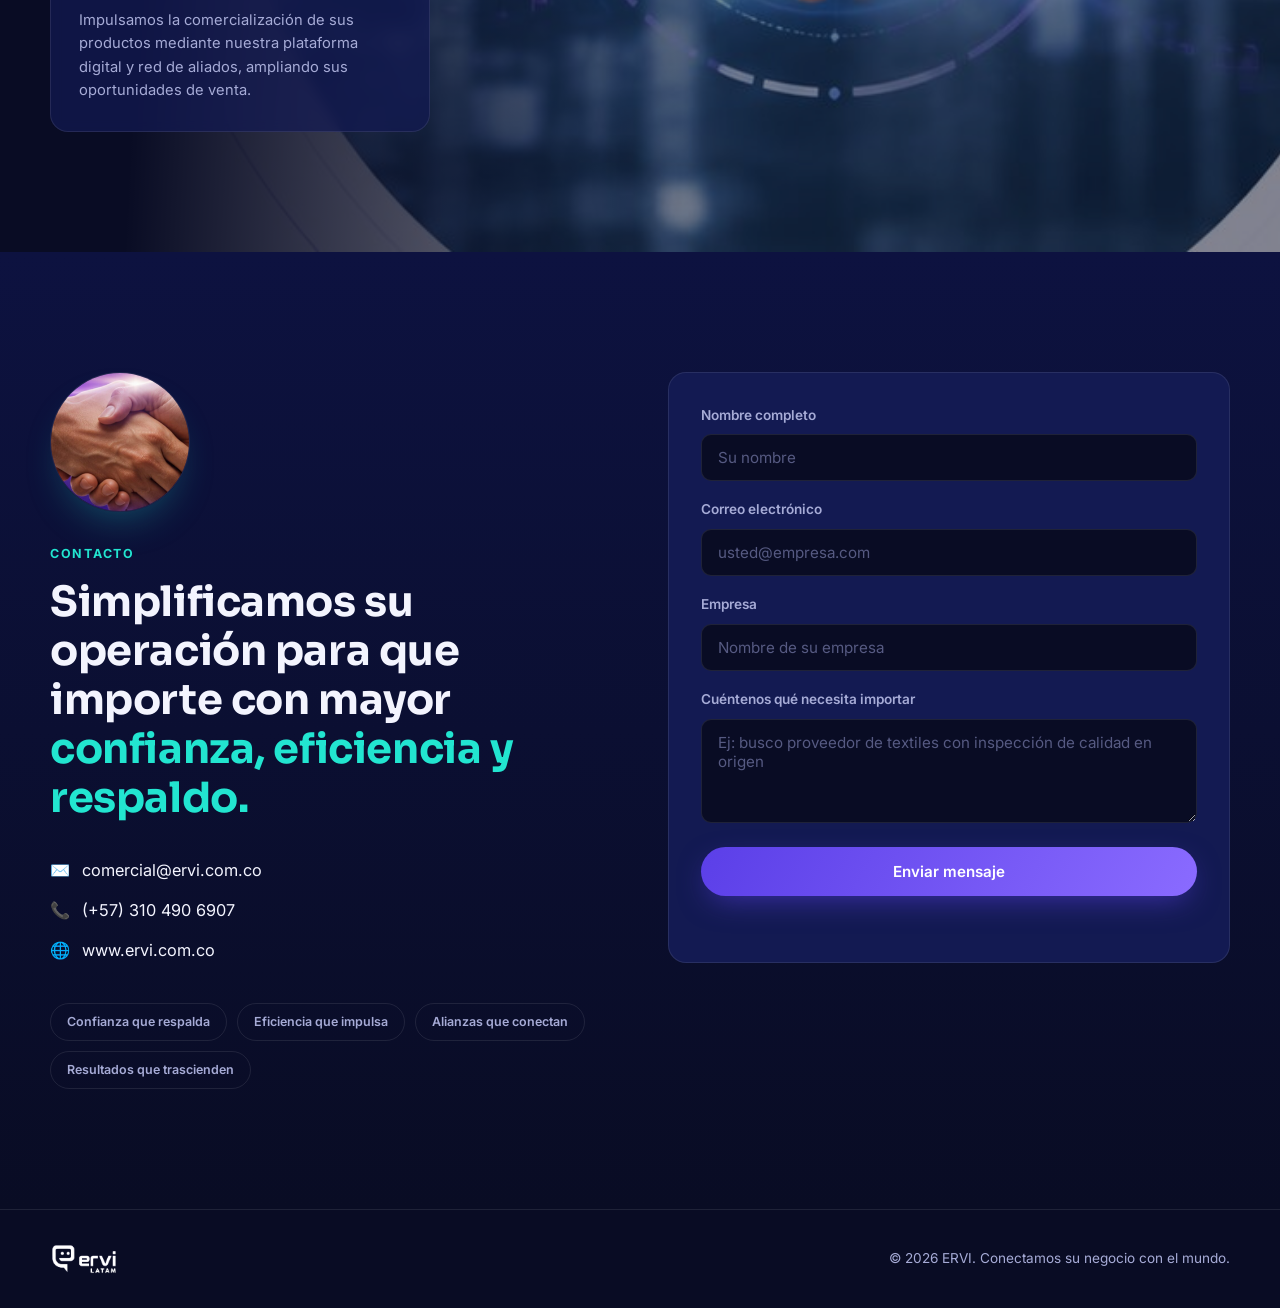
==== commit b8cc87ba: "Agregar y ajustar logos ervi en color blanco" ====
--- a/app/claude/index.html
+++ b/app/claude/index.html
@@ -25,7 +25,7 @@
 <header class="nav" id="nav">
   <div class="nav__inner">
     <a href="#top" class="nav__logo">
-      <img class="nav__logo-image" src="img/1749733441Logo-ERVI-LATAM.png" alt="ERVI">
+      <img class="nav__logo-image" src="img/1749733441Logo-ERVI-LATAM_blanco.png" alt="ERVI">
     </a>
     <nav class="nav__links" aria-label="Navegación principal">
       <a href="#objetivo" class="nav__link" data-nav>Objetivo</a>
@@ -279,7 +279,7 @@
 
   <footer class="footer">
     <div class="footer__inner">
-      <span class="nav__logo"><img class="nav__logo-image" src="img/1749733441Logo-ERVI-LATAM.png" alt="ERVI"></span>
+      <span class="nav__logo"><img class="nav__logo-image" src="img/1749733441Logo-ERVI-LATAM_blanco.png" alt="ERVI"></span>
       <p>© <span id="year"></span> ERVI. Conectamos su negocio con el mundo.</p>
     </div>
   </footer>
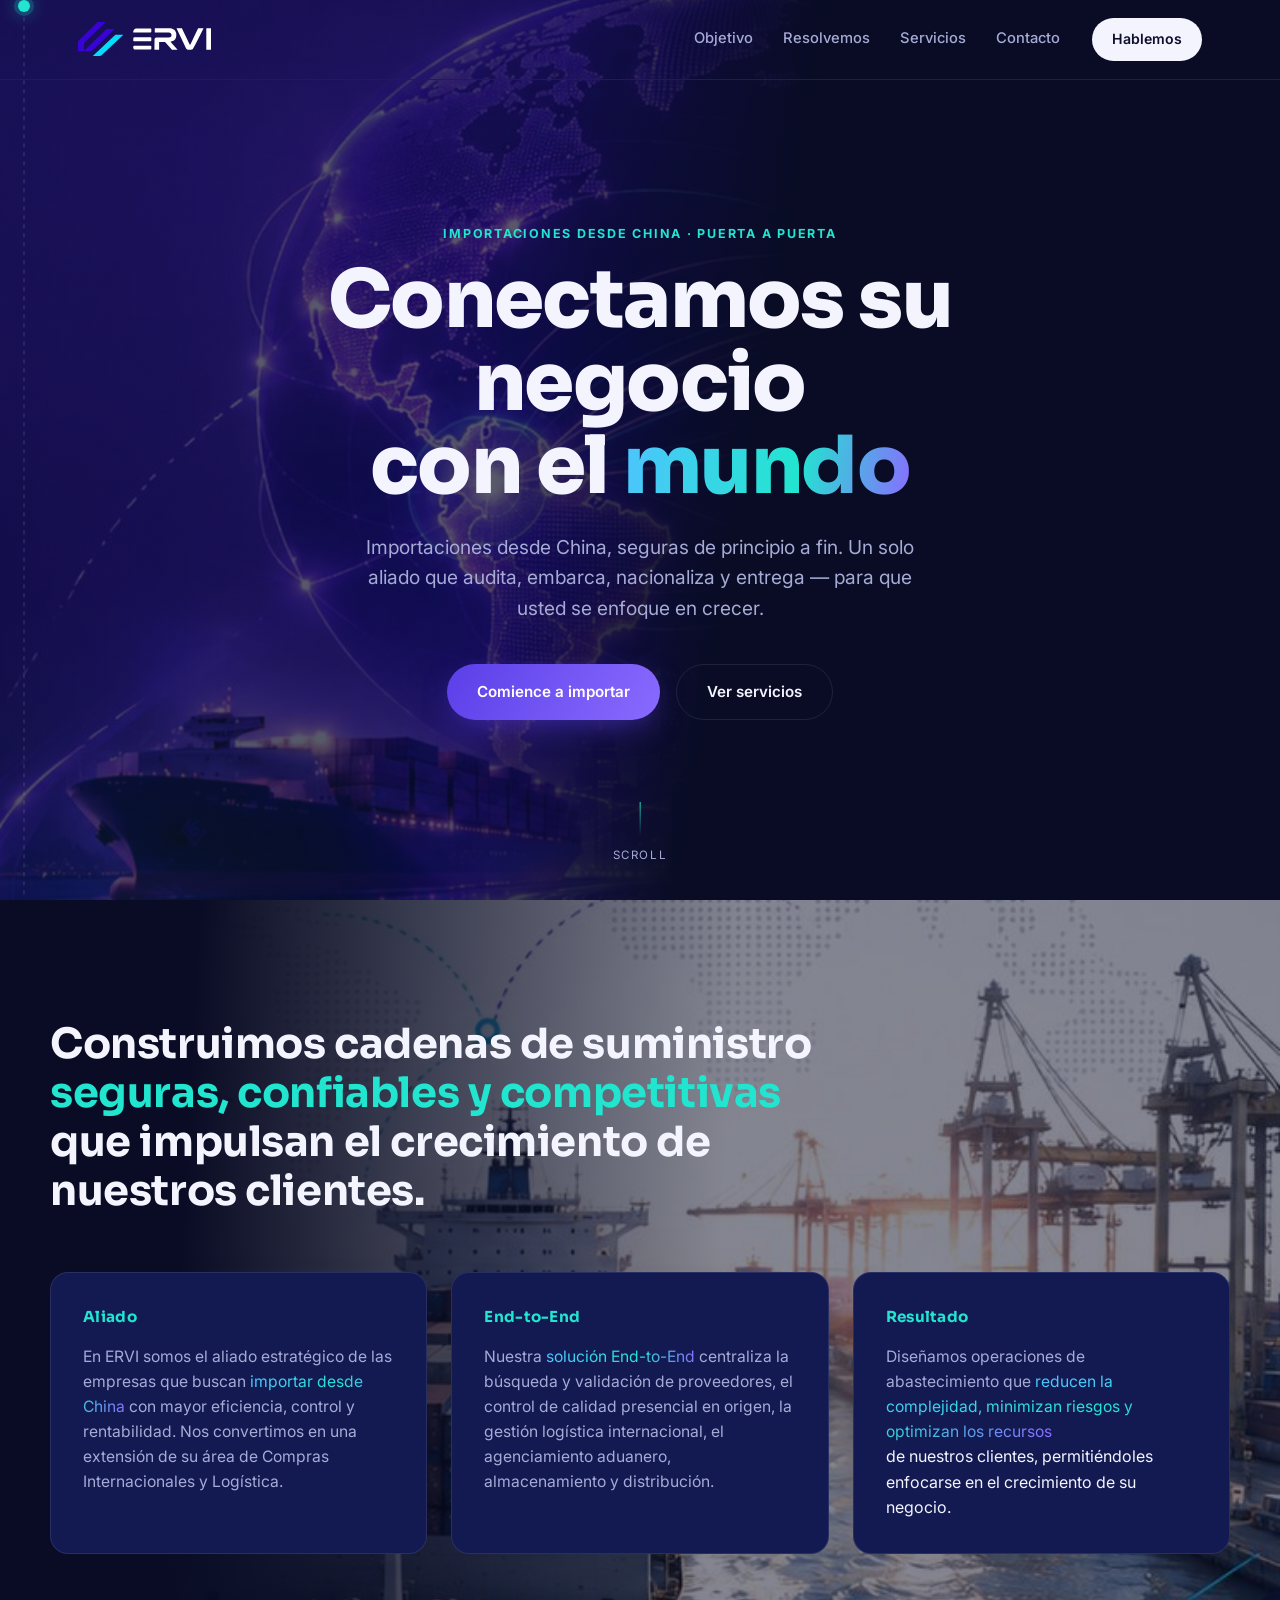
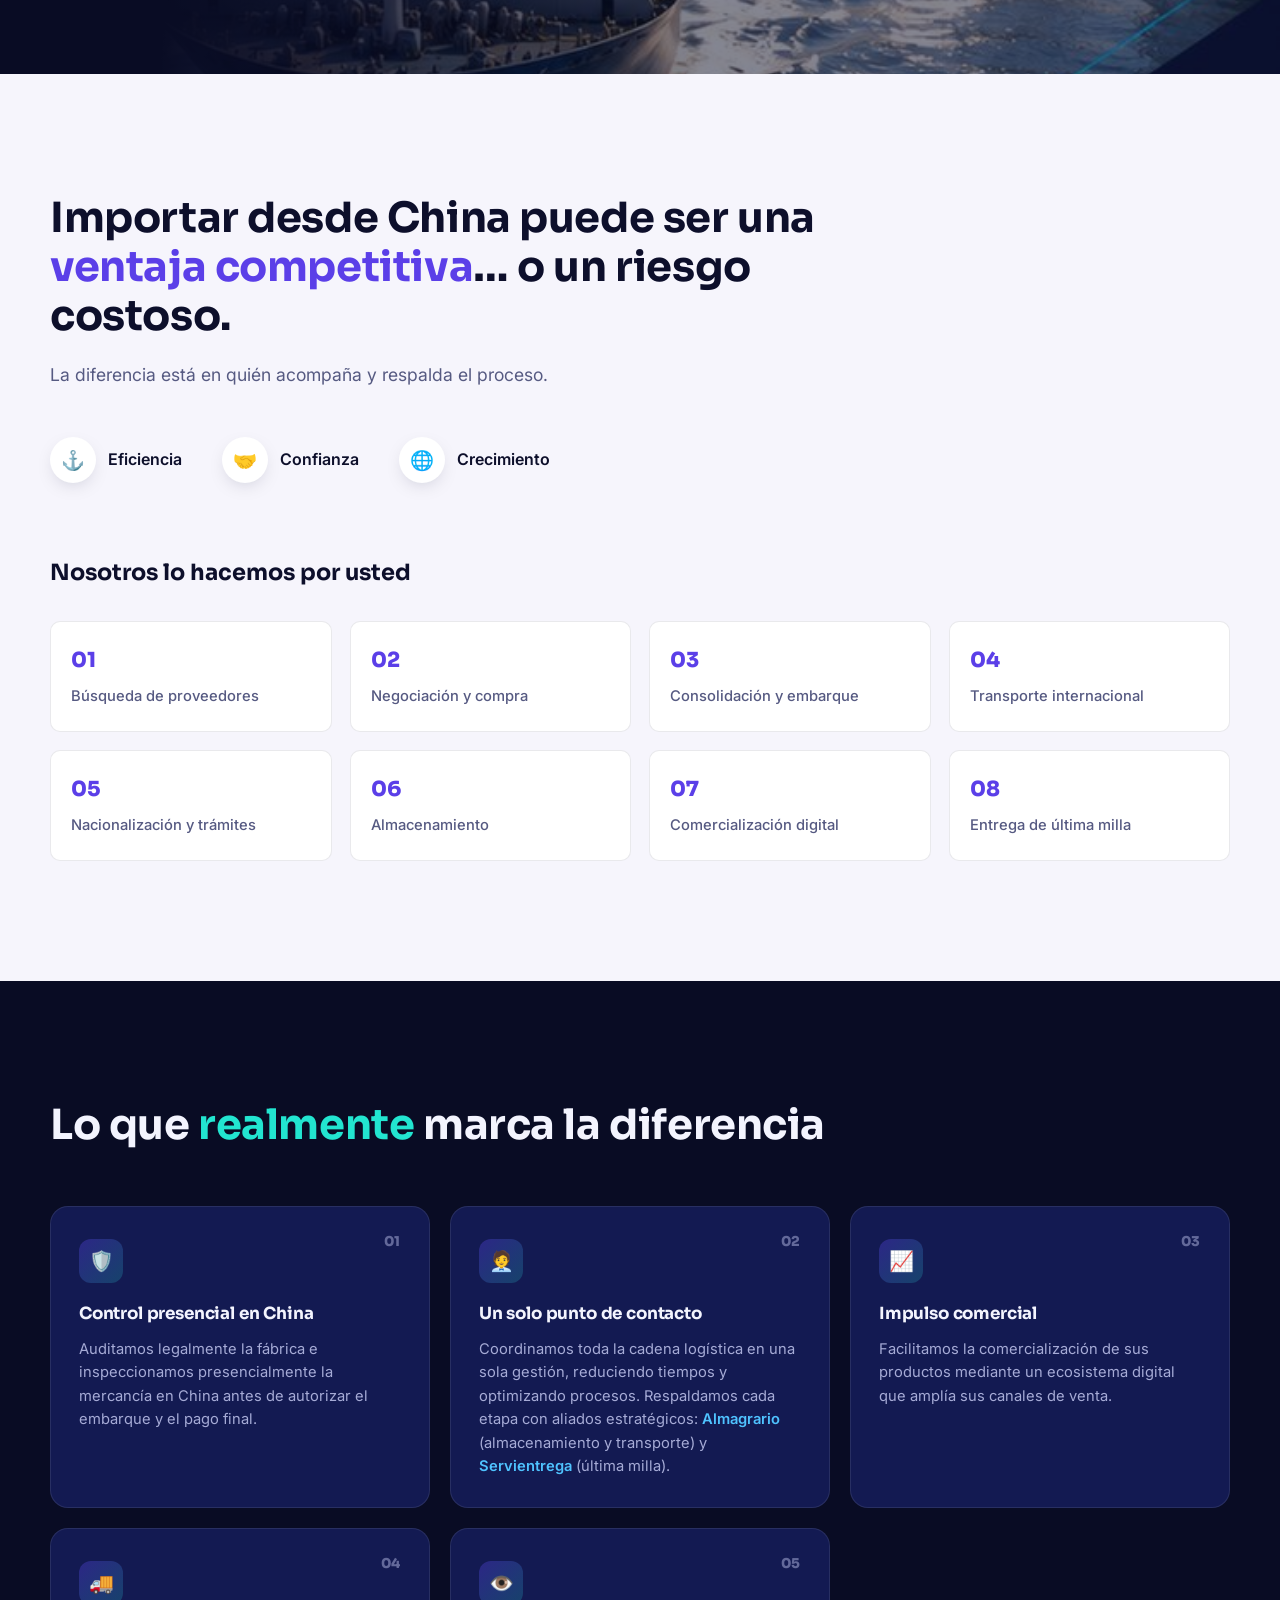
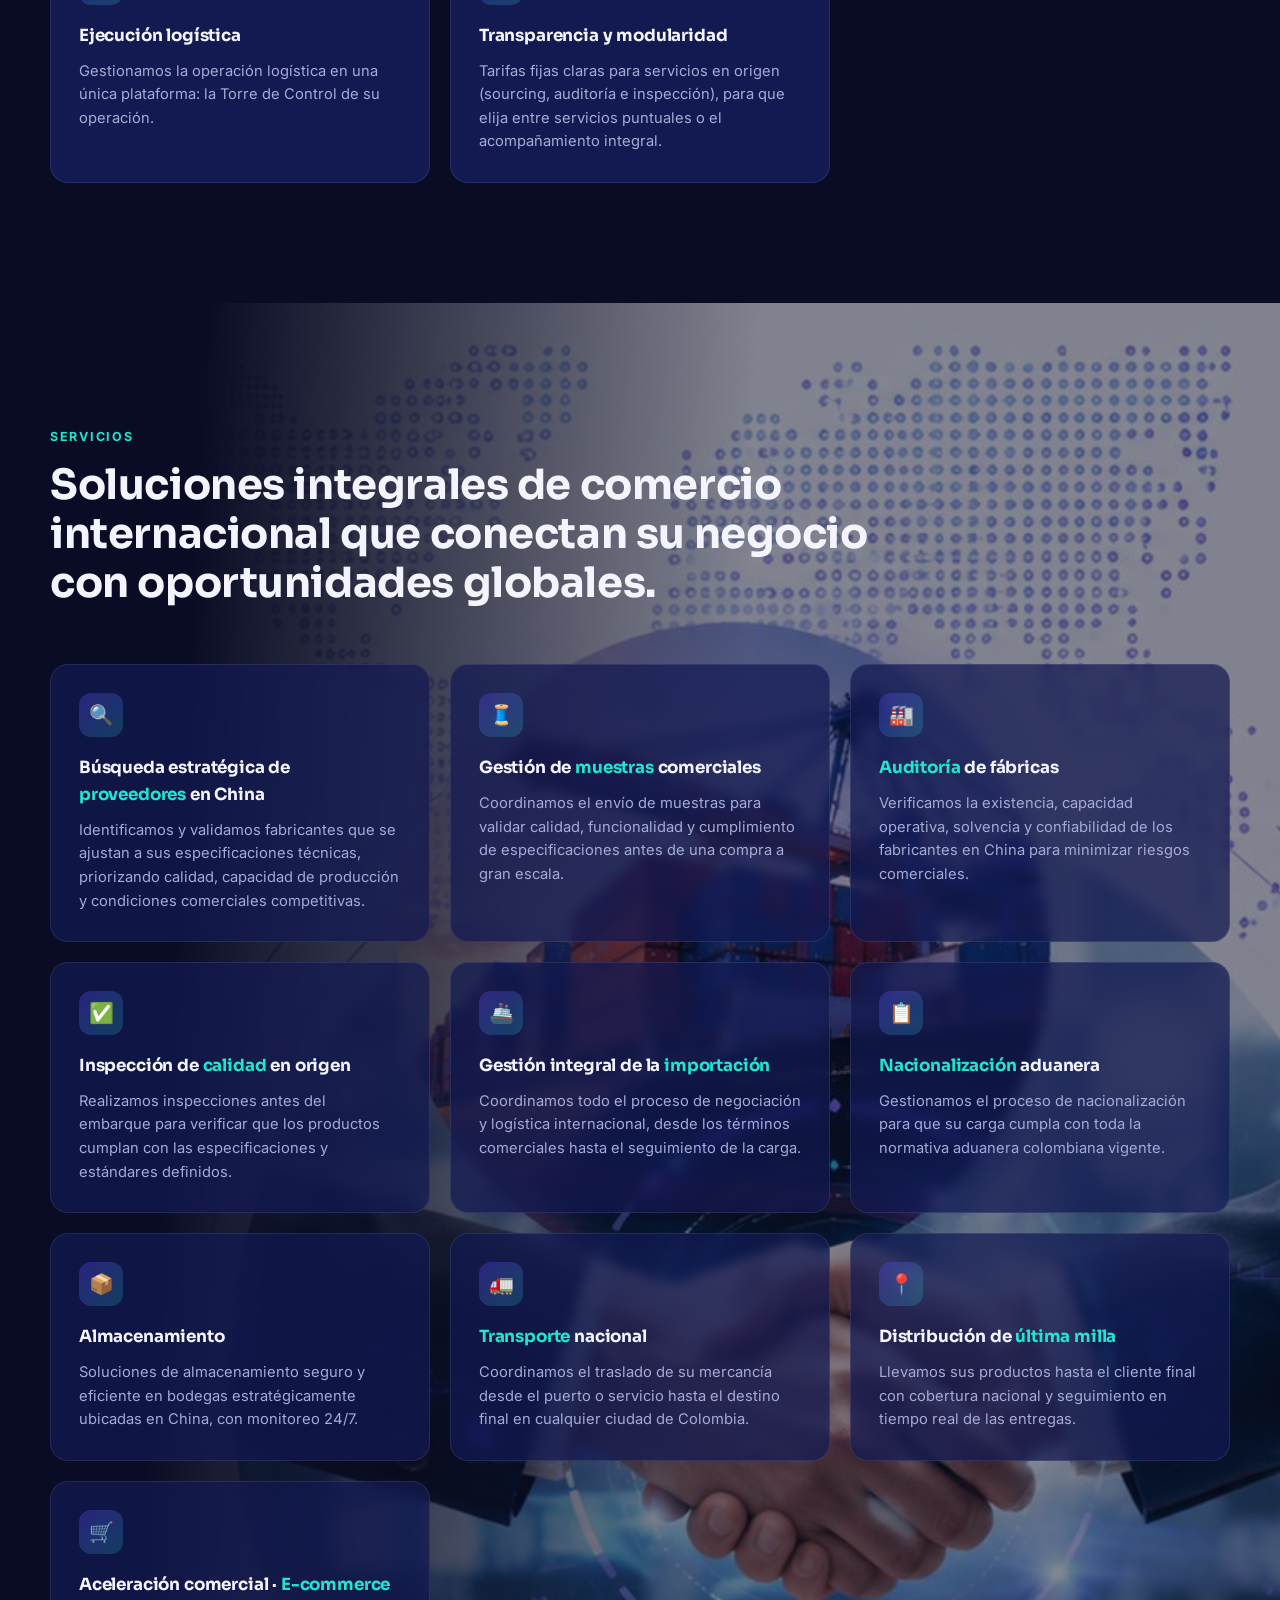
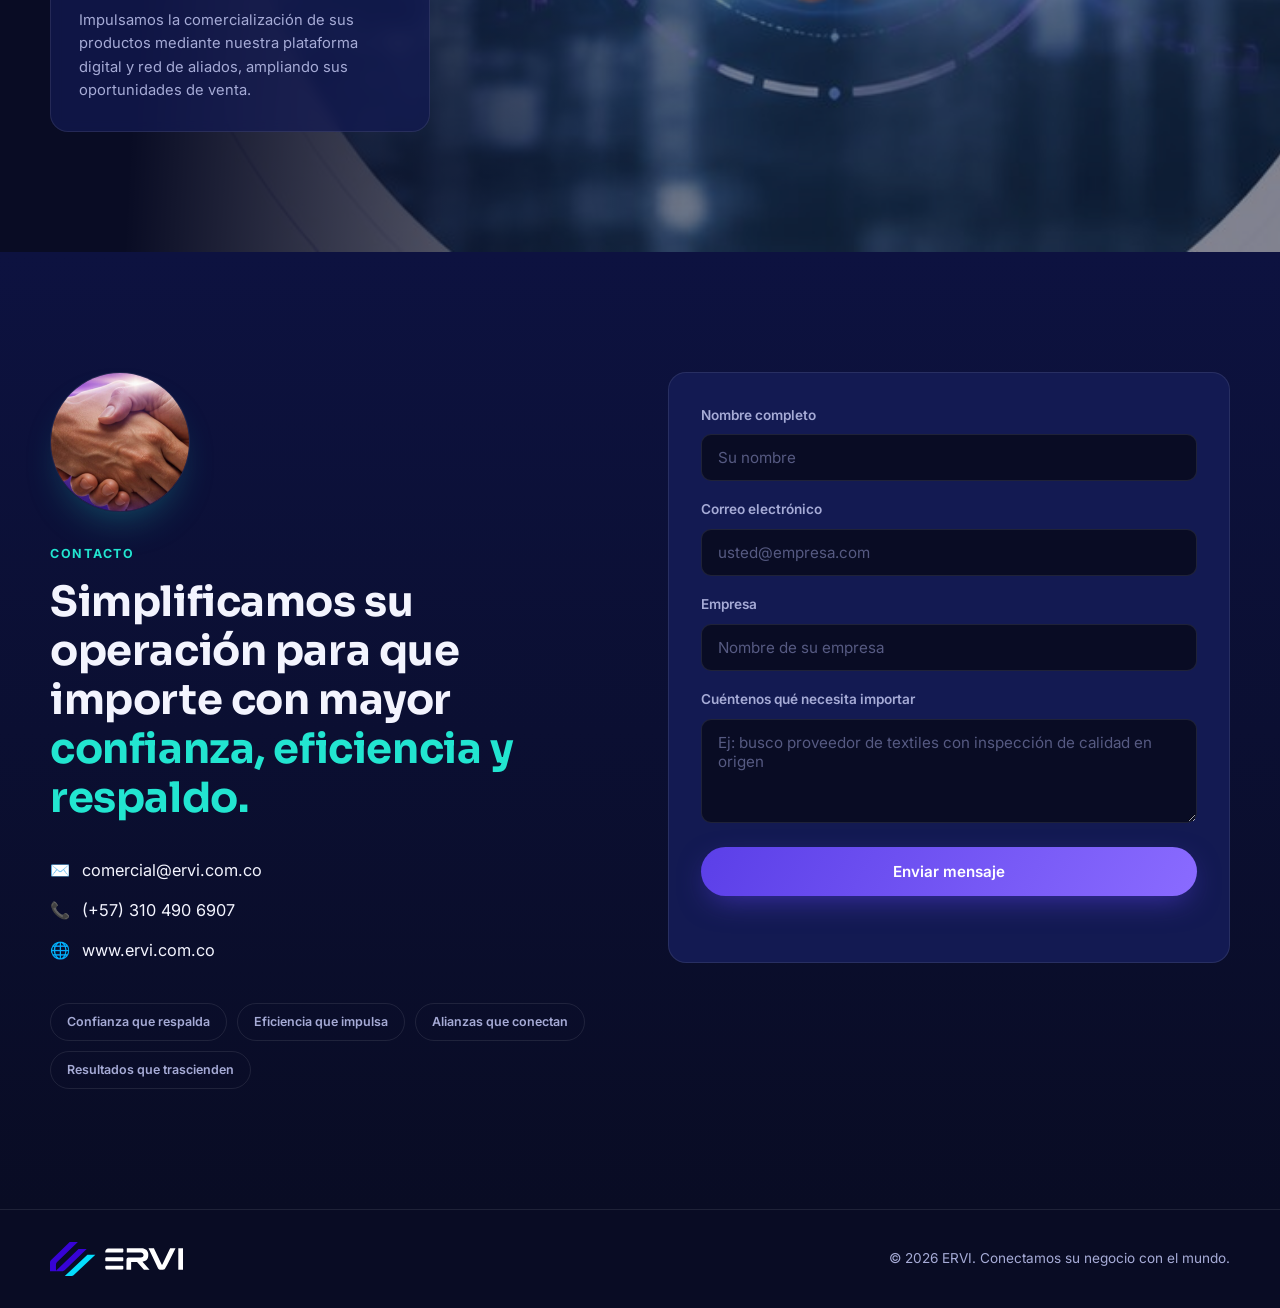
==== commit 6c503e37: "Cambio de logo ervi" ====
--- a/app/claude/index.html
+++ b/app/claude/index.html
@@ -25,7 +25,7 @@
 <header class="nav" id="nav">
   <div class="nav__inner">
     <a href="#top" class="nav__logo">
-      <img class="nav__logo-image" src="img/1749733441Logo-ERVI-LATAM_blanco.png" alt="ERVI">
+      <img class="nav__logo-image" src="img/logo_ervi.svg" alt="ERVI">
     </a>
     <nav class="nav__links" aria-label="Navegación principal">
       <a href="#objetivo" class="nav__link" data-nav>Objetivo</a>
@@ -279,7 +279,7 @@
 
   <footer class="footer">
     <div class="footer__inner">
-      <span class="nav__logo"><img class="nav__logo-image" src="img/1749733441Logo-ERVI-LATAM_blanco.png" alt="ERVI"></span>
+      <span class="nav__logo"><img class="nav__logo-image" src="img/logo_ervi.svg" alt="ERVI"></span>
       <p>© <span id="year"></span> ERVI. Conectamos su negocio con el mundo.</p>
     </div>
   </footer>
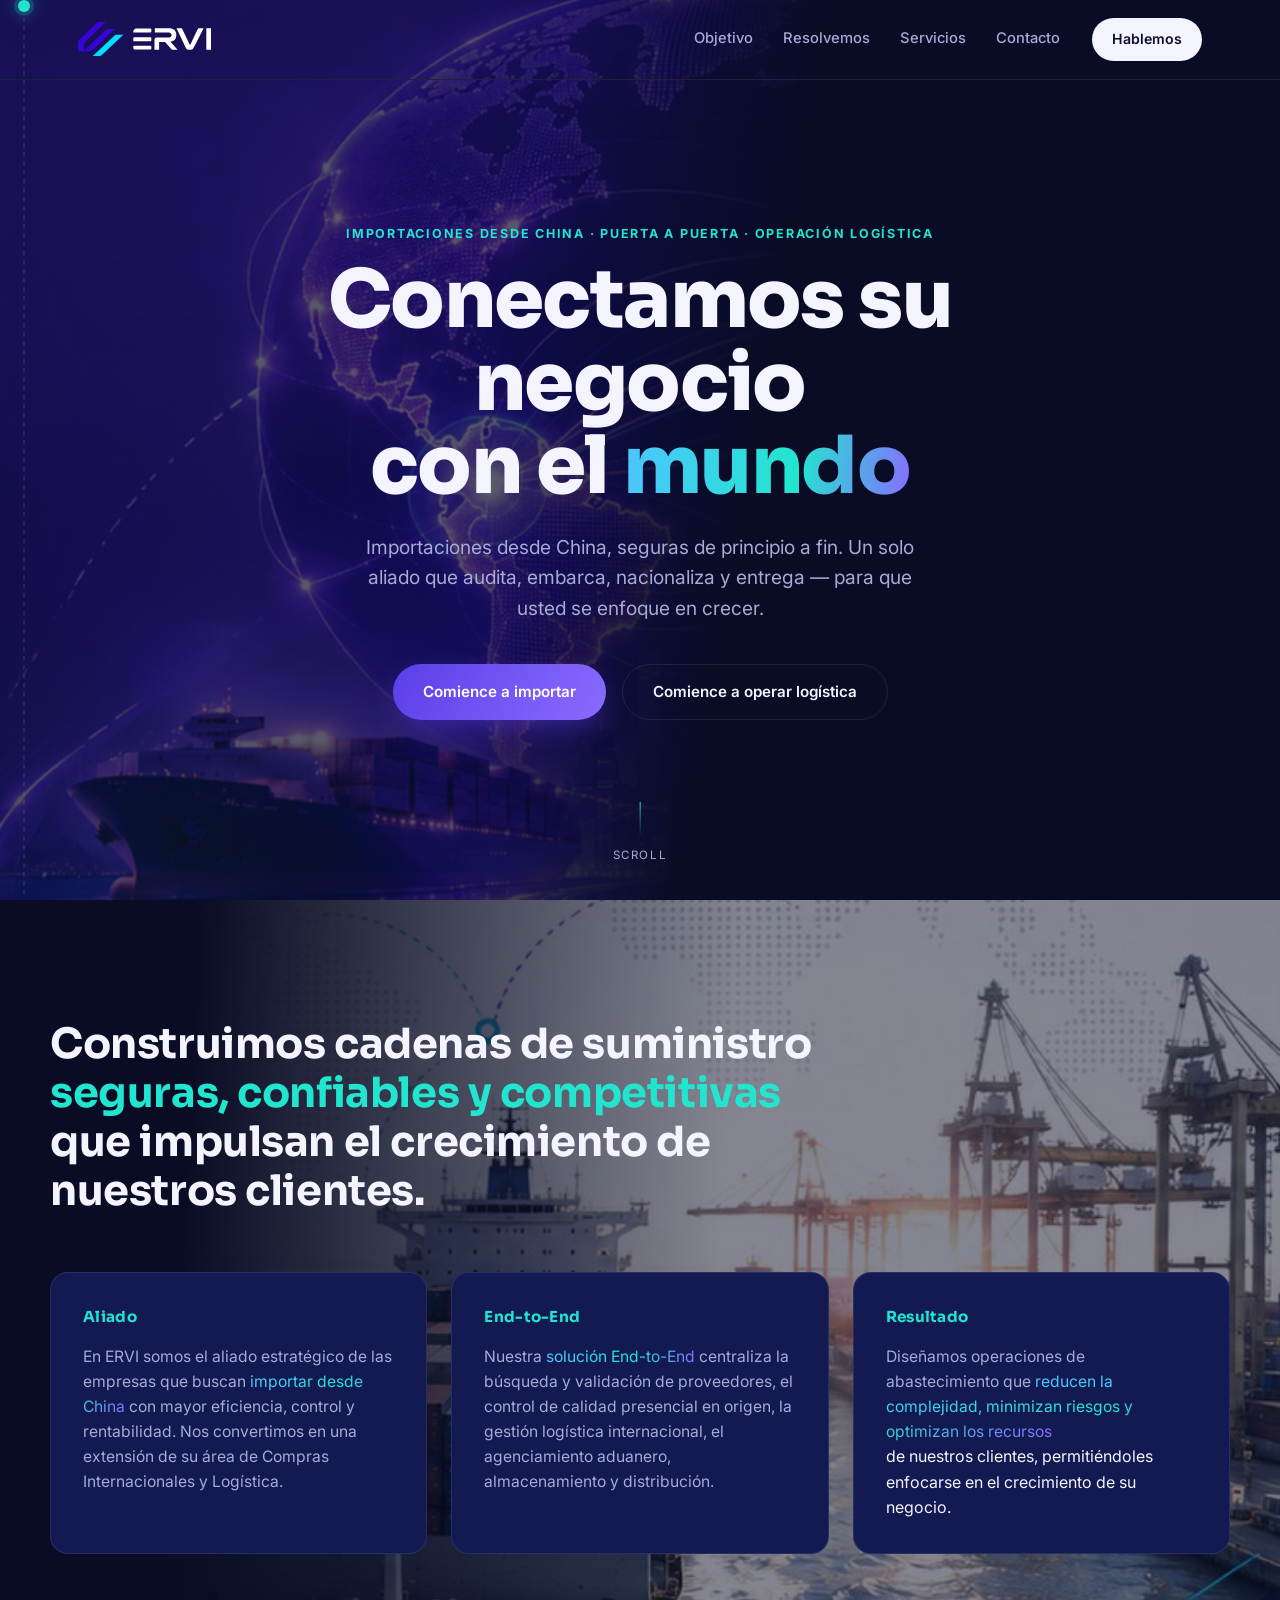
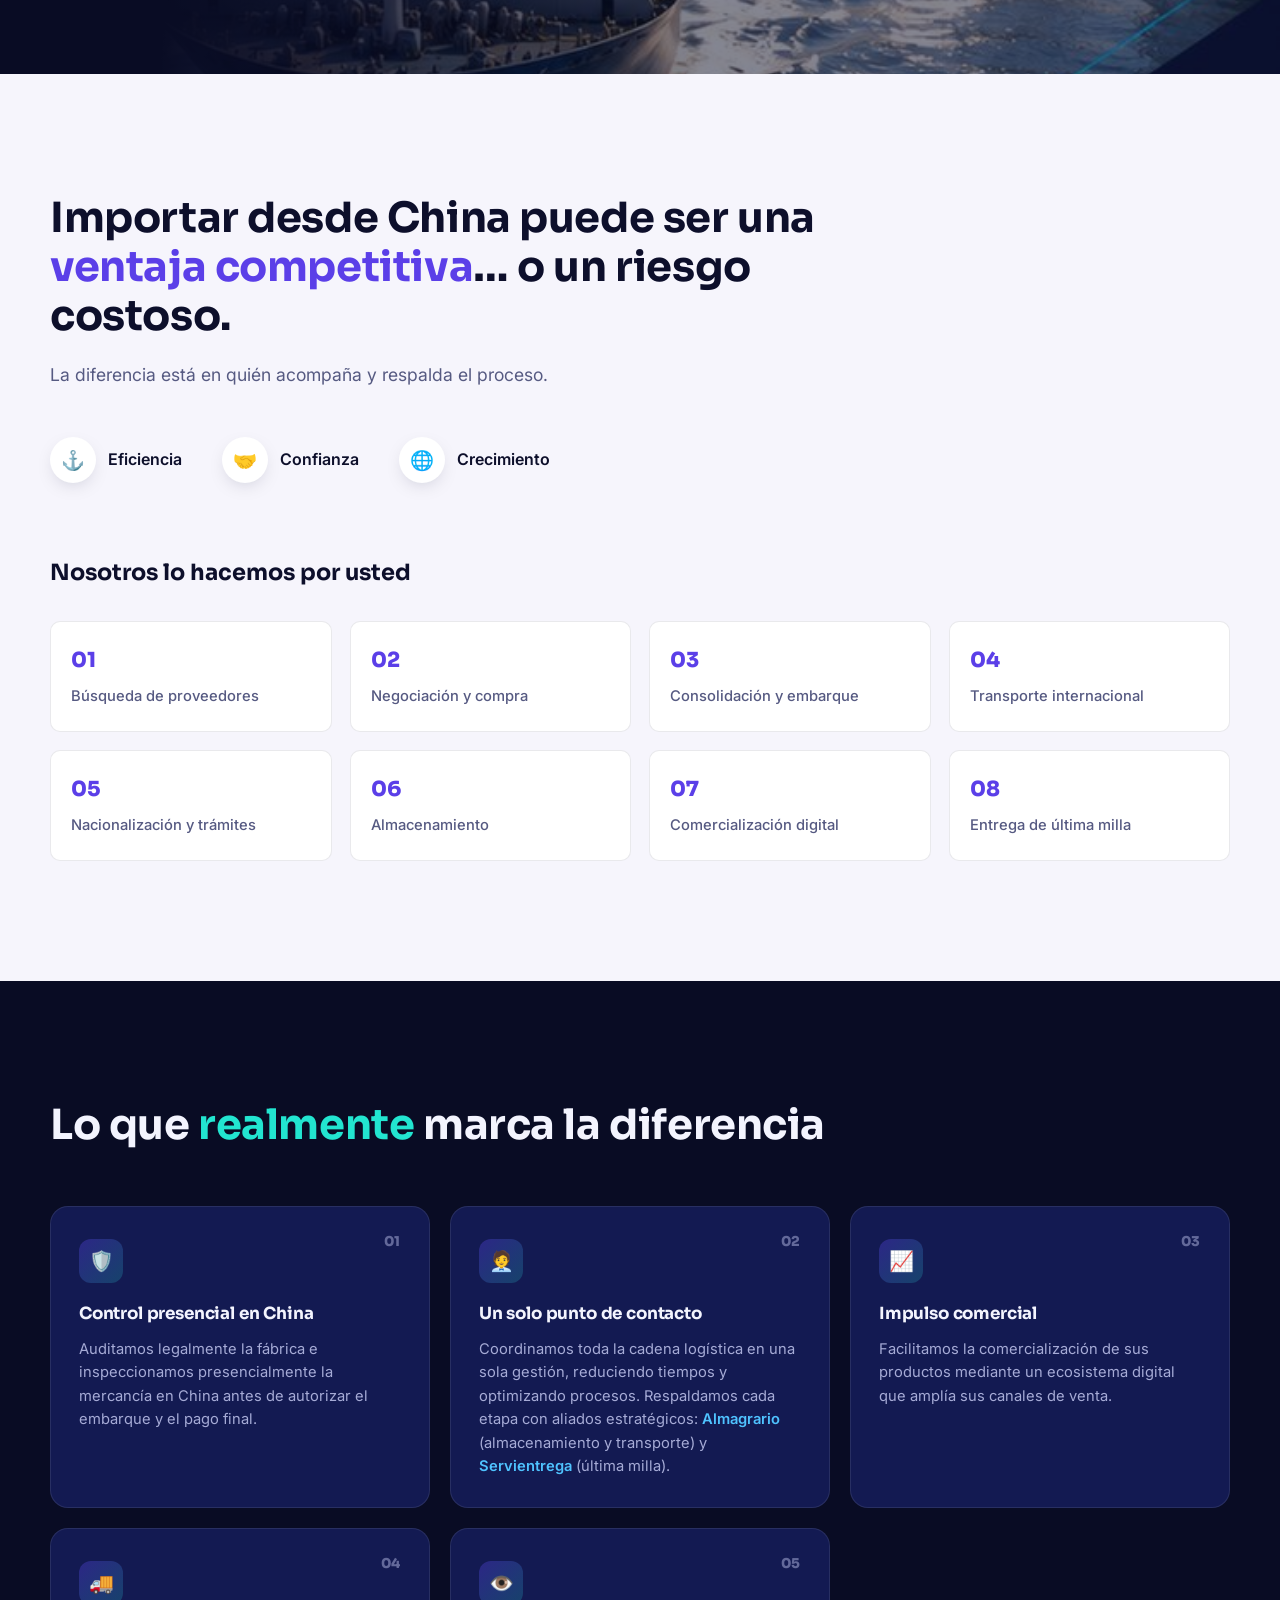
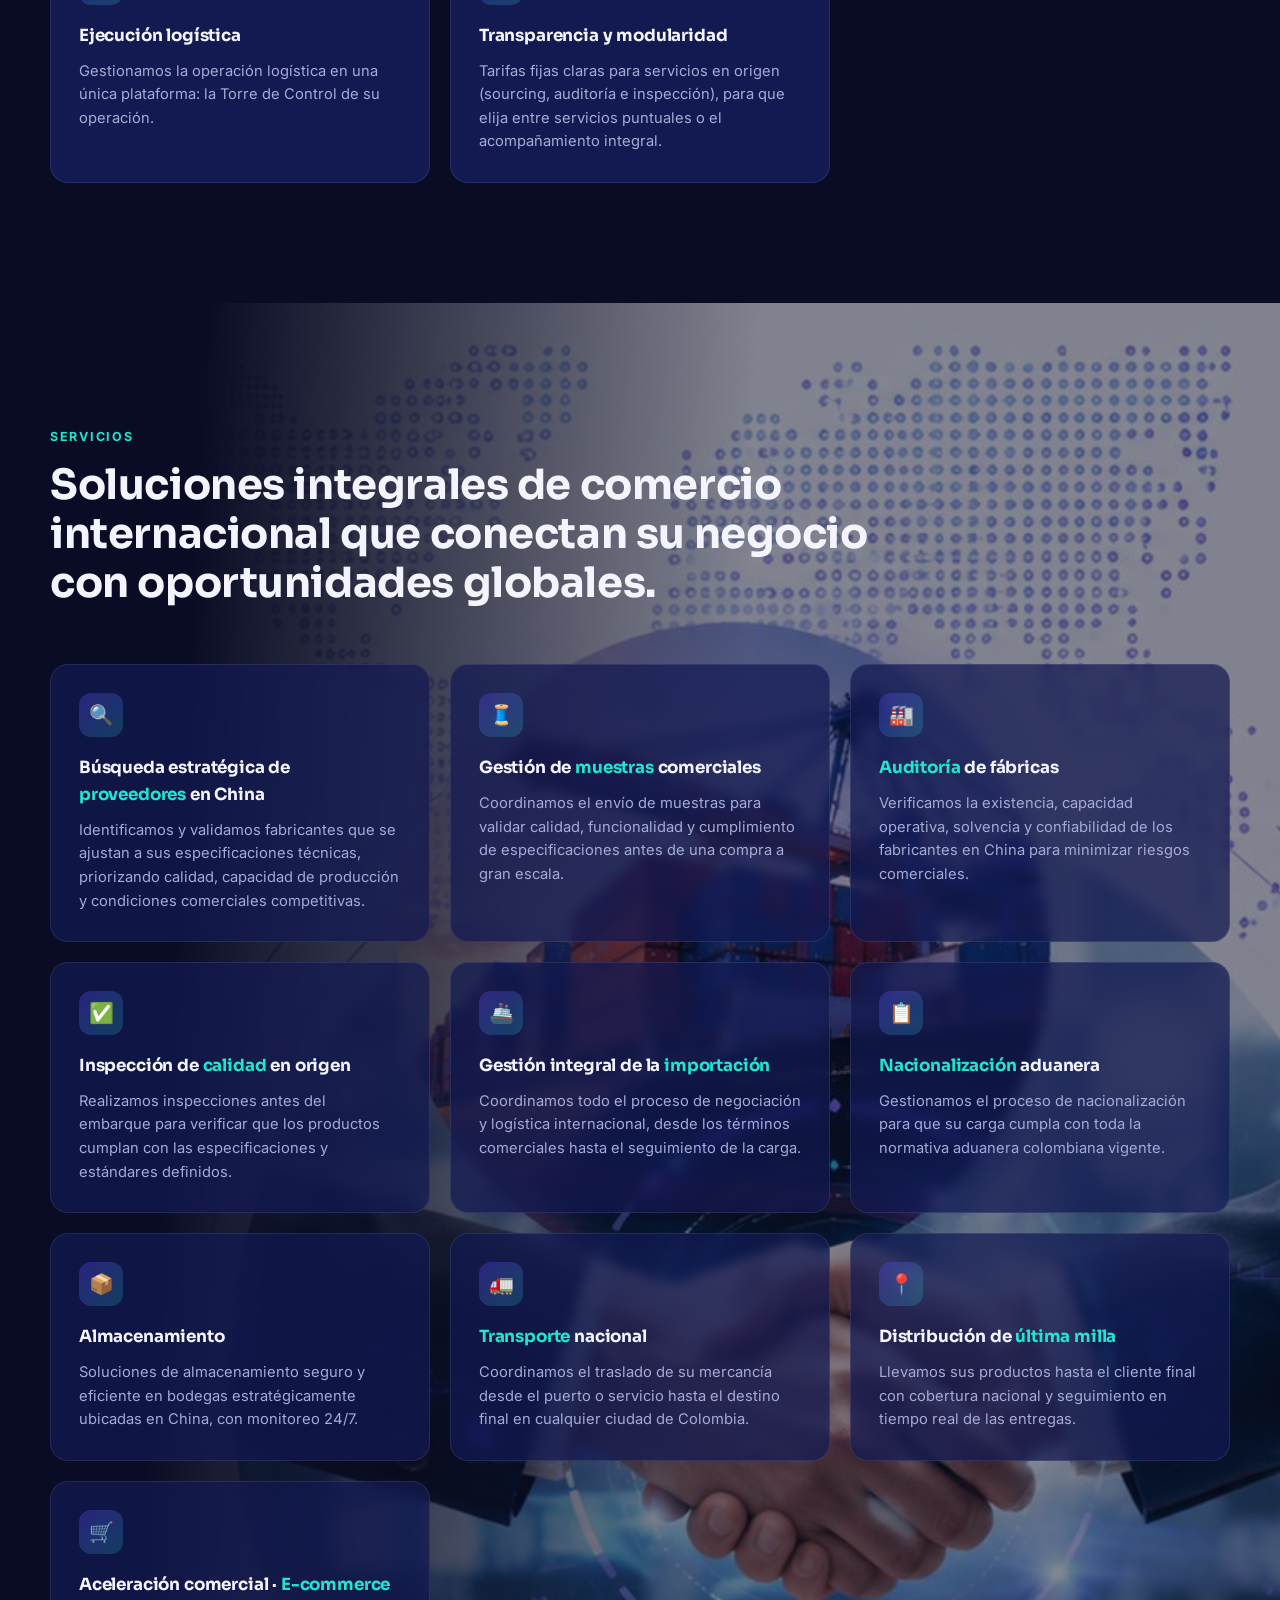
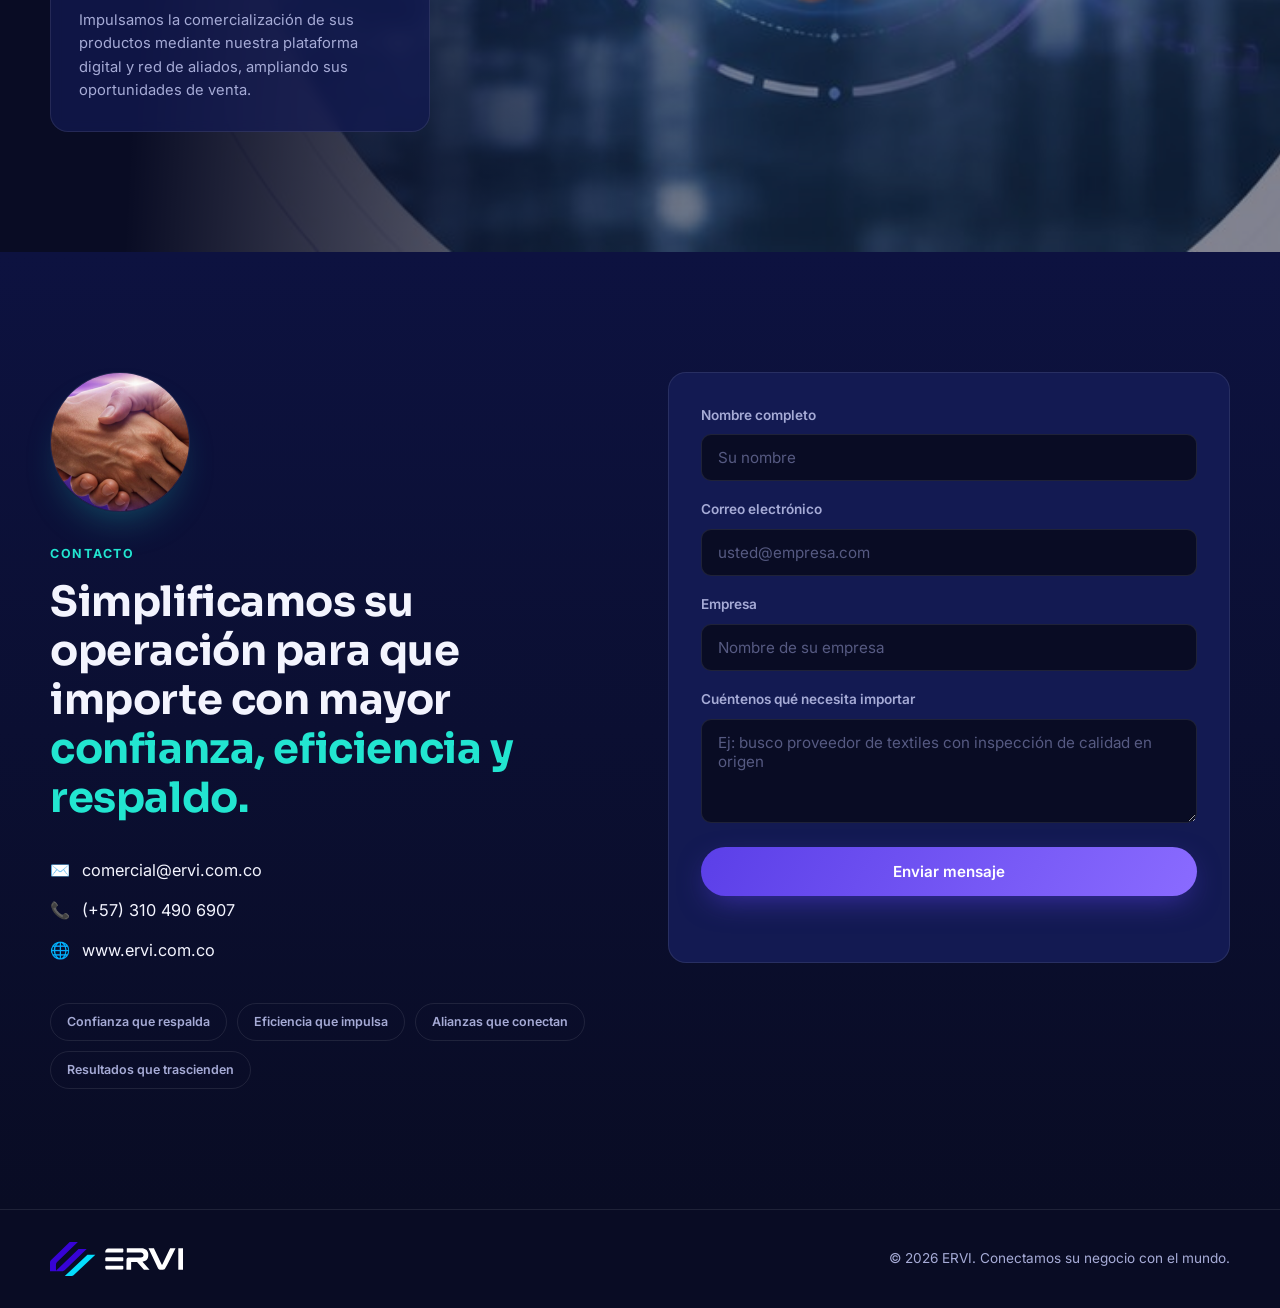
==== commit b9c1a944: "Agregar pagina clon de tulogistico.com y linkear desde ervi.com.co" ====
--- a/app/claude/index.html
+++ b/app/claude/index.html
@@ -1,290 +1,340 @@
 <!DOCTYPE html>
 <html lang="es">
+
 <head>
-<meta charset="UTF-8">
-<meta name="viewport" content="width=device-width, initial-scale=1.0">
-<title>ERVI · Conectamos su negocio con el mundo</title>
-<meta name="description" content="ERVI: importaciones desde China seguras de principio a fin. Sourcing, calidad, logística, aduanas y última milla en un solo aliado.">
-<link rel="icon" type="image/png" href="img/fabicon-ERVI-LATAM.png">
-<link rel="preconnect" href="https://fonts.googleapis.com">
-<link rel="preconnect" href="https://fonts.gstatic.com" crossorigin>
-<link href="https://fonts.googleapis.com/css2?family=Sora:wght@400;600;700;800&family=Inter:wght@400;500;600;700&display=swap" rel="stylesheet">
-<link rel="stylesheet" href="styles.css">
+  <meta charset="UTF-8">
+  <meta name="viewport" content="width=device-width, initial-scale=1.0">
+  <title>ERVI · Conectamos su negocio con el mundo</title>
+  <meta name="description"
+    content="ERVI: importaciones desde China seguras de principio a fin. Sourcing, calidad, logística, aduanas y última milla en un solo aliado.">
+  <link rel="icon" type="image/png" href="img/Favicon_ervi.png">
+  <link rel="preconnect" href="https://fonts.googleapis.com">
+  <link rel="preconnect" href="https://fonts.gstatic.com" crossorigin>
+  <link
+    href="https://fonts.googleapis.com/css2?family=Sora:wght@400;600;700;800&family=Inter:wght@400;500;600;700&display=swap"
+    rel="stylesheet">
+  <link rel="stylesheet" href="styles.css">
 </head>
+
 <body>
 
-<!-- Hilo de ruta / signature element -->
-<div class="route-thread" aria-hidden="true">
-  <svg class="route-thread__svg" viewBox="0 0 4 1000" preserveAspectRatio="none">
-    <path class="route-thread__path" d="M2,0 L2,1000" />
-  </svg>
-  <div class="route-thread__dot" id="routeDot"></div>
-</div>
-
-<!-- NAV -->
-<header class="nav" id="nav">
-  <div class="nav__inner">
-    <a href="#top" class="nav__logo">
-      <img class="nav__logo-image" src="img/logo_ervi.svg" alt="ERVI">
-    </a>
-    <nav class="nav__links" aria-label="Navegación principal">
-      <a href="#objetivo" class="nav__link" data-nav>Objetivo</a>
-      <a href="#resolvemos" class="nav__link" data-nav>Resolvemos</a>
-      <a href="#servicios" class="nav__link" data-nav>Servicios</a>
-      <a href="#contacto" class="nav__link" data-nav>Contacto</a>
+  <!-- Hilo de ruta / signature element -->
+  <div class="route-thread" aria-hidden="true">
+    <svg class="route-thread__svg" viewBox="0 0 4 1000" preserveAspectRatio="none">
+      <path class="route-thread__path" d="M2,0 L2,1000" />
+    </svg>
+    <div class="route-thread__dot" id="routeDot"></div>
+  </div>
+
+  <!-- NAV -->
+  <header class="nav" id="nav">
+    <div class="nav__inner">
+      <a href="#top" class="nav__logo">
+        <img class="nav__logo-image" src="img/logo_ervi_web.svg" alt="ERVI">
+      </a>
+      <nav class="nav__links" aria-label="Navegación principal">
+        <a href="#objetivo" class="nav__link" data-nav>Objetivo</a>
+        <a href="#resolvemos" class="nav__link" data-nav>Resolvemos</a>
+        <a href="#servicios" class="nav__link" data-nav>Servicios</a>
+        <a href="#contacto" class="nav__link" data-nav>Contacto</a>
+      </nav>
+      <a href="#contacto" class="nav__cta">Hablemos</a>
+      <button class="nav__burger" id="burger" aria-label="Abrir menú" aria-expanded="false">
+        <span></span><span></span><span></span>
+      </button>
+    </div>
+    <nav class="nav__mobile" id="navMobile" aria-label="Navegación móvil">
+      <a href="#objetivo" data-nav>Objetivo</a>
+      <a href="#resolvemos" data-nav>Resolvemos</a>
+      <a href="#servicios" data-nav>Servicios</a>
+      <a href="#contacto" data-nav>Contacto</a>
     </nav>
-    <a href="#contacto" class="nav__cta">Hablemos</a>
-    <button class="nav__burger" id="burger" aria-label="Abrir menú" aria-expanded="false">
-      <span></span><span></span><span></span>
-    </button>
-  </div>
-  <nav class="nav__mobile" id="navMobile" aria-label="Navegación móvil">
-    <a href="#objetivo" data-nav>Objetivo</a>
-    <a href="#resolvemos" data-nav>Resolvemos</a>
-    <a href="#servicios" data-nav>Servicios</a>
-    <a href="#contacto" data-nav>Contacto</a>
-  </nav>
-</header>
-
-<main id="top">
-
-  <!-- HERO -->
-  <section class="hero" id="hero">
-    <div class="hero__bg" aria-hidden="true"></div>
-    <div class="hero__inner reveal">
-      <p class="eyebrow">Importaciones desde China · puerta a puerta</p>
-      <h1 class="hero__title">
-        Conectamos su <em>negocio</em><br>
-        con el <span class="text-gradient">mundo</span>
-      </h1>
-      <p class="hero__sub">Importaciones desde China, seguras de principio a fin. Un solo aliado que audita, embarca, nacionaliza y entrega — para que usted se enfoque en crecer.</p>
-      <div class="hero__actions">
-        <a href="#contacto" class="btn btn--primary">Comience a importar</a>
-        <a href="#servicios" class="btn btn--ghost">Ver servicios</a>
-      </div>
-    </div>
-    <div class="hero__scroll" aria-hidden="true"><span></span> scroll</div>
-  </section>
-
-  <!-- OBJETIVO -->
-  <section class="section section--dark section--photo" id="objetivo">
-    <div class="section-photo section-photo--objetivo" aria-hidden="true"></div>
-    <div class="section__inner">
-      <h2 class="section__title reveal">
-        Construimos cadenas de suministro <em>seguras, confiables y competitivas</em> que impulsan el crecimiento de nuestros clientes.
-      </h2>
-
-      <div class="objetivo__grid">
-        <div class="objetivo__card reveal">
-          <span class="objetivo__num">Aliado</span>
-          <p>En ERVI somos el aliado estratégico de las empresas que buscan <span class="text-gradient">importar desde China</span> con mayor eficiencia, control y rentabilidad. Nos convertimos en una extensión de su área de Compras Internacionales y Logística.</p>
-        </div>
-        <div class="objetivo__card reveal">
-          <span class="objetivo__num">End-to-End</span>
-          <p>Nuestra  <span class="text-gradient">solución End-to-End</span> centraliza la búsqueda y validación de proveedores, el control de calidad presencial en origen, la gestión logística internacional, el agenciamiento aduanero, almacenamiento y distribución.</p>
-        </div>
-        <div class="objetivo__card reveal">
-          <span class="objetivo__num">Resultado</span>
-          <p>Diseñamos operaciones de abastecimiento que <span class="text-gradient">reducen la complejidad, minimizan riesgos y optimizan los recursos</p> de nuestros clientes, permitiéndoles enfocarse en el crecimiento de su negocio.</p>
-        </div>
-      </div>
-    </div>
-  </section>
-
-  <!-- RESOLVEMOS -->
-  <section class="section section--light" id="resolvemos">
-    <div class="section__inner">
-      <h2 class="section__title section__title--dark reveal">
-        Importar desde China puede ser una <em>ventaja competitiva</em>… o un riesgo costoso.
-      </h2>
-      <p class="section__lead reveal">La diferencia está en quién acompaña y respalda el proceso.</p>
-
-      <div class="pillars reveal">
-        <div class="pillar">
-          <div class="pillar__icon">⚓</div>
-          <span>Eficiencia</span>
-        </div>
-        <div class="pillar">
-          <div class="pillar__icon">🤝</div>
-          <span>Confianza</span>
-        </div>
-        <div class="pillar">
-          <div class="pillar__icon">🌐</div>
-          <span>Crecimiento</span>
-        </div>
-      </div>
-
-      <div class="steps">
-        <p class="steps__title reveal">Nosotros lo hacemos por usted</p>
-        <div class="steps__track reveal">
-          <div class="step"><span class="step__n">01</span><p>Búsqueda de proveedores</p></div>
-          <div class="step"><span class="step__n">02</span><p>Negociación y compra</p></div>
-          <div class="step"><span class="step__n">03</span><p>Consolidación y embarque</p></div>
-          <div class="step"><span class="step__n">04</span><p>Transporte internacional</p></div>
-          <div class="step"><span class="step__n">05</span><p>Nacionalización y trámites</p></div>
-          <div class="step"><span class="step__n">06</span><p>Almacenamiento</p></div>
-          <div class="step"><span class="step__n">07</span><p>Comercialización digital</p></div>
-          <div class="step"><span class="step__n">08</span><p>Entrega de última milla</p></div>
-        </div>
-      </div>
-    </div>
-  </section>
-
-  <!-- DIFERENCIA -->
-  <section class="section section--dark" id="diferencia">
-    <div class="section__inner">
-      <h2 class="section__title reveal">Lo que <em>realmente</em> marca la diferencia</h2>
-
-      <div class="diferencia__grid">
-        <article class="diferencia__card reveal">
-          <span class="diferencia__num">01</span>
-          <div class="diferencia__icon">🛡️</div>
-          <h3>Control presencial en China</h3>
-          <p>Auditamos legalmente la fábrica e inspeccionamos presencialmente la mercancía en China antes de autorizar el embarque y el pago final.</p>
-        </article>
-        <article class="diferencia__card reveal">
-          <span class="diferencia__num">02</span>
-          <div class="diferencia__icon">🧑‍💼</div>
-          <h3>Un solo punto de contacto</h3>
-          <p>Coordinamos toda la cadena logística en una sola gestión, reduciendo tiempos y optimizando procesos. Respaldamos cada etapa con aliados estratégicos: <strong>Almagrario</strong> (almacenamiento y transporte) y <strong>Servientrega</strong> (última milla).</p>
-        </article>
-        <article class="diferencia__card reveal">
-          <span class="diferencia__num">03</span>
-          <div class="diferencia__icon">📈</div>
-          <h3>Impulso comercial</h3>
-          <p>Facilitamos la comercialización de sus productos mediante un ecosistema digital que amplía sus canales de venta.</p>
-        </article>
-        <article class="diferencia__card reveal">
-          <span class="diferencia__num">04</span>
-          <div class="diferencia__icon">🚚</div>
-          <h3>Ejecución logística</h3>
-          <p>Gestionamos la operación logística en una única plataforma: la Torre de Control de su operación.</p>
-        </article>
-        <article class="diferencia__card reveal">
-          <span class="diferencia__num">05</span>
-          <div class="diferencia__icon">👁️</div>
-          <h3>Transparencia y modularidad</h3>
-          <p>Tarifas fijas claras para servicios en origen (sourcing, auditoría e inspección), para que elija entre servicios puntuales o el acompañamiento integral.</p>
-        </article>
-      </div>
-    </div>
-  </section>
-
-  <!-- SERVICIOS -->
-  <section class="section section--dark section--photo" id="servicios">
-    <div class="section-photo section-photo--servicios" aria-hidden="true"></div>
-    <div class="section__inner">
-      <p class="eyebrow reveal">Servicios</p>
-      <h2 class="section__title reveal">Soluciones integrales de comercio internacional que conectan su negocio con oportunidades globales.</h2>
-
-      <div class="services-grid">
-        <article class="service-card reveal">
-          <div class="service-card__icon">🔍</div>
-          <h3>Búsqueda estratégica de <strong>proveedores</strong> en China</h3>
-          <p>Identificamos y validamos fabricantes que se ajustan a sus especificaciones técnicas, priorizando calidad, capacidad de producción y condiciones comerciales competitivas.</p>
-        </article>
-        <article class="service-card reveal">
-          <div class="service-card__icon">🧵</div>
-          <h3>Gestión de <strong>muestras</strong> comerciales</h3>
-          <p>Coordinamos el envío de muestras para validar calidad, funcionalidad y cumplimiento de especificaciones antes de una compra a gran escala.</p>
-        </article>
-        <article class="service-card reveal">
-          <div class="service-card__icon">🏭</div>
-          <h3><strong>Auditoría</strong> de fábricas</h3>
-          <p>Verificamos la existencia, capacidad operativa, solvencia y confiabilidad de los fabricantes en China para minimizar riesgos comerciales.</p>
-        </article>
-        <article class="service-card reveal">
-          <div class="service-card__icon">✅</div>
-          <h3>Inspección de <strong>calidad</strong> en origen</h3>
-          <p>Realizamos inspecciones antes del embarque para verificar que los productos cumplan con las especificaciones y estándares definidos.</p>
-        </article>
-        <article class="service-card reveal">
-          <div class="service-card__icon">🚢</div>
-          <h3>Gestión integral de la <strong>importación</strong></h3>
-          <p>Coordinamos todo el proceso de negociación y logística internacional, desde los términos comerciales hasta el seguimiento de la carga.</p>
-        </article>
-        <article class="service-card reveal">
-          <div class="service-card__icon">📋</div>
-          <h3><strong>Nacionalización</strong> aduanera</h3>
-          <p>Gestionamos el proceso de nacionalización para que su carga cumpla con toda la normativa aduanera colombiana vigente.</p>
-        </article>
-        <article class="service-card reveal">
-          <div class="service-card__icon">📦</div>
-          <h3>Almacenamiento</h3>
-          <p>Soluciones de almacenamiento seguro y eficiente en bodegas estratégicamente ubicadas en China, con monitoreo 24/7.</p>
-        </article>
-        <article class="service-card reveal">
-          <div class="service-card__icon">🚛</div>
-          <h3><strong>Transporte</strong> nacional</h3>
-          <p>Coordinamos el traslado de su mercancía desde el puerto o servicio hasta el destino final en cualquier ciudad de Colombia.</p>
-        </article>
-        <article class="service-card reveal">
-          <div class="service-card__icon">📍</div>
-          <h3>Distribución de <strong>última milla</strong></h3>
-          <p>Llevamos sus productos hasta el cliente final con cobertura nacional y seguimiento en tiempo real de las entregas.</p>
-        </article>
-        <article class="service-card reveal">
-          <div class="service-card__icon">🛒</div>
-          <h3>Aceleración comercial · <strong>E-commerce</strong></h3>
-          <p>Impulsamos la comercialización de sus productos mediante nuestra plataforma digital y red de aliados, ampliando sus oportunidades de venta.</p>
-        </article>
-      </div>
-    </div>
-  </section>
-
-  <!-- CONTACTO -->
-  <section class="section section--contact" id="contacto">
-    <div class="section__inner">
-      <div class="contact-grid">
-        <div class="contact-info reveal">
-          <figure class="contact-info__media"><img src="img/contacto-handshake.jpg" alt="Apretón de manos cerrando un acuerdo comercial"></figure>
-          <p class="eyebrow">Contacto</p>
-          <h2 class="section__title">Simplificamos su operación para que importe con mayor <em>confianza, eficiencia y respaldo.</em></h2>
-          <ul class="contact-list">
-            <li><span>✉️</span> <a href="mailto:comercial@ervi.com.co">comercial@ervi.com.co</a></li>
-            <li><span>📞</span> <a href="tel:+573104906907">(+57) 310 490 6907</a></li>
-            <li><span>🌐</span> <a href="https://www.ervi.com.co" target="_blank" rel="noopener">www.ervi.com.co</a></li>
-          </ul>
-          <div class="contact-badges">
-            <span>Confianza que respalda</span>
-            <span>Eficiencia que impulsa</span>
-            <span>Alianzas que conectan</span>
-            <span>Resultados que trascienden</span>
-          </div>
-        </div>
-
-        <form class="contact-form reveal" id="contactForm">
-          <div class="form-row">
-            <label for="name">Nombre completo</label>
-            <input type="text" id="name" name="name" placeholder="Su nombre" required>
-          </div>
-          <div class="form-row">
-            <label for="email">Correo electrónico</label>
-            <input type="email" id="email" name="email" placeholder="usted@empresa.com" required>
-          </div>
-          <div class="form-row">
-            <label for="company">Empresa</label>
-            <input type="text" id="company" name="company" placeholder="Nombre de su empresa">
-          </div>
-          <div class="form-row">
-            <label for="message">Cuéntenos qué necesita importar</label>
-            <textarea id="message" name="message" rows="4" placeholder="Ej: busco proveedor de textiles con inspección de calidad en origen" required></textarea>
-          </div>
-          <button type="submit" class="btn btn--primary btn--block">Enviar mensaje</button>
-          <p class="form-note" id="formNote" role="status" aria-live="polite"></p>
-        </form>
-      </div>
-    </div>
-  </section>
-
-  <footer class="footer">
-    <div class="footer__inner">
-      <span class="nav__logo"><img class="nav__logo-image" src="img/logo_ervi.svg" alt="ERVI"></span>
-      <p>© <span id="year"></span> ERVI. Conectamos su negocio con el mundo.</p>
-    </div>
-  </footer>
-</main>
-
-<script src="script.js"></script>
+  </header>
+
+  <main id="top">
+
+    <!-- HERO -->
+    <section class="hero" id="hero">
+      <div class="hero__bg" aria-hidden="true"></div>
+      <div class="hero__inner reveal">
+        <p class="eyebrow">Importaciones desde China · puerta a puerta · Operación logística</p>
+        <h1 class="hero__title">
+          Conectamos su <em>negocio</em><br>
+          con el <span class="text-gradient">mundo</span>
+        </h1>
+        <p class="hero__sub">Importaciones desde China, seguras de principio a fin. Un solo aliado que audita, embarca,
+          nacionaliza y entrega — para que usted se enfoque en crecer.</p>
+        <div class="hero__actions">
+          <a href="#contacto" class="btn btn--primary">Comience a importar</a>
+          <a href="./logistica/index.html" class="btn btn--ghost">Comience a operar logística</a>
+        </div>
+      </div>
+      <div class="hero__scroll" aria-hidden="true"><span></span> scroll</div>
+    </section>
+
+    <!-- OBJETIVO -->
+    <section class="section section--dark section--photo" id="objetivo">
+      <div class="section-photo section-photo--objetivo" aria-hidden="true"></div>
+      <div class="section__inner">
+        <h2 class="section__title reveal">
+          Construimos cadenas de suministro <em>seguras, confiables y competitivas</em> que impulsan el crecimiento de
+          nuestros clientes.
+        </h2>
+
+        <div class="objetivo__grid">
+          <div class="objetivo__card reveal">
+            <span class="objetivo__num">Aliado</span>
+            <p>En ERVI somos el aliado estratégico de las empresas que buscan <span class="text-gradient">importar desde
+                China</span> con mayor eficiencia, control y rentabilidad. Nos convertimos en una extensión de su área
+              de Compras Internacionales y Logística.</p>
+          </div>
+          <div class="objetivo__card reveal">
+            <span class="objetivo__num">End-to-End</span>
+            <p>Nuestra <span class="text-gradient">solución End-to-End</span> centraliza la búsqueda y validación de
+              proveedores, el control de calidad presencial en origen, la gestión logística internacional, el
+              agenciamiento aduanero, almacenamiento y distribución.</p>
+          </div>
+          <div class="objetivo__card reveal">
+            <span class="objetivo__num">Resultado</span>
+            <p>Diseñamos operaciones de abastecimiento que <span class="text-gradient">reducen la complejidad, minimizan
+                riesgos y optimizan los recursos</p> de nuestros clientes, permitiéndoles enfocarse en el crecimiento de
+            su negocio.</p>
+          </div>
+        </div>
+      </div>
+    </section>
+
+    <!-- RESOLVEMOS -->
+    <section class="section section--light" id="resolvemos">
+      <div class="section__inner">
+        <h2 class="section__title section__title--dark reveal">
+          Importar desde China puede ser una <em>ventaja competitiva</em>… o un riesgo costoso.
+        </h2>
+        <p class="section__lead reveal">La diferencia está en quién acompaña y respalda el proceso.</p>
+
+        <div class="pillars reveal">
+          <div class="pillar">
+            <div class="pillar__icon">⚓</div>
+            <span>Eficiencia</span>
+          </div>
+          <div class="pillar">
+            <div class="pillar__icon">🤝</div>
+            <span>Confianza</span>
+          </div>
+          <div class="pillar">
+            <div class="pillar__icon">🌐</div>
+            <span>Crecimiento</span>
+          </div>
+        </div>
+
+        <div class="steps">
+          <p class="steps__title reveal">Nosotros lo hacemos por usted</p>
+          <div class="steps__track reveal">
+            <div class="step"><span class="step__n">01</span>
+              <p>Búsqueda de proveedores</p>
+            </div>
+            <div class="step"><span class="step__n">02</span>
+              <p>Negociación y compra</p>
+            </div>
+            <div class="step"><span class="step__n">03</span>
+              <p>Consolidación y embarque</p>
+            </div>
+            <div class="step"><span class="step__n">04</span>
+              <p>Transporte internacional</p>
+            </div>
+            <div class="step"><span class="step__n">05</span>
+              <p>Nacionalización y trámites</p>
+            </div>
+            <div class="step"><span class="step__n">06</span>
+              <p>Almacenamiento</p>
+            </div>
+            <div class="step"><span class="step__n">07</span>
+              <p>Comercialización digital</p>
+            </div>
+            <div class="step"><span class="step__n">08</span>
+              <p>Entrega de última milla</p>
+            </div>
+          </div>
+        </div>
+      </div>
+    </section>
+
+    <!-- DIFERENCIA -->
+    <section class="section section--dark" id="diferencia">
+      <div class="section__inner">
+        <h2 class="section__title reveal">Lo que <em>realmente</em> marca la diferencia</h2>
+
+        <div class="diferencia__grid">
+          <article class="diferencia__card reveal">
+            <span class="diferencia__num">01</span>
+            <div class="diferencia__icon">🛡️</div>
+            <h3>Control presencial en China</h3>
+            <p>Auditamos legalmente la fábrica e inspeccionamos presencialmente la mercancía en China antes de autorizar
+              el embarque y el pago final.</p>
+          </article>
+          <article class="diferencia__card reveal">
+            <span class="diferencia__num">02</span>
+            <div class="diferencia__icon">🧑‍💼</div>
+            <h3>Un solo punto de contacto</h3>
+            <p>Coordinamos toda la cadena logística en una sola gestión, reduciendo tiempos y optimizando procesos.
+              Respaldamos cada etapa con aliados estratégicos: <strong>Almagrario</strong> (almacenamiento y transporte)
+              y <strong>Servientrega</strong> (última milla).</p>
+          </article>
+          <article class="diferencia__card reveal">
+            <span class="diferencia__num">03</span>
+            <div class="diferencia__icon">📈</div>
+            <h3>Impulso comercial</h3>
+            <p>Facilitamos la comercialización de sus productos mediante un ecosistema digital que amplía sus canales de
+              venta.</p>
+          </article>
+          <article class="diferencia__card reveal">
+            <span class="diferencia__num">04</span>
+            <div class="diferencia__icon">🚚</div>
+            <h3>Ejecución logística</h3>
+            <p>Gestionamos la operación logística en una única plataforma: la Torre de Control de su operación.</p>
+          </article>
+          <article class="diferencia__card reveal">
+            <span class="diferencia__num">05</span>
+            <div class="diferencia__icon">👁️</div>
+            <h3>Transparencia y modularidad</h3>
+            <p>Tarifas fijas claras para servicios en origen (sourcing, auditoría e inspección), para que elija entre
+              servicios puntuales o el acompañamiento integral.</p>
+          </article>
+        </div>
+      </div>
+    </section>
+
+    <!-- SERVICIOS -->
+    <section class="section section--dark section--photo" id="servicios">
+      <div class="section-photo section-photo--servicios" aria-hidden="true"></div>
+      <div class="section__inner">
+        <p class="eyebrow reveal">Servicios</p>
+        <h2 class="section__title reveal">Soluciones integrales de comercio internacional que conectan su negocio con
+          oportunidades globales.</h2>
+
+        <div class="services-grid">
+          <article class="service-card reveal">
+            <div class="service-card__icon">🔍</div>
+            <h3>Búsqueda estratégica de <strong>proveedores</strong> en China</h3>
+            <p>Identificamos y validamos fabricantes que se ajustan a sus especificaciones técnicas, priorizando
+              calidad, capacidad de producción y condiciones comerciales competitivas.</p>
+          </article>
+          <article class="service-card reveal">
+            <div class="service-card__icon">🧵</div>
+            <h3>Gestión de <strong>muestras</strong> comerciales</h3>
+            <p>Coordinamos el envío de muestras para validar calidad, funcionalidad y cumplimiento de especificaciones
+              antes de una compra a gran escala.</p>
+          </article>
+          <article class="service-card reveal">
+            <div class="service-card__icon">🏭</div>
+            <h3><strong>Auditoría</strong> de fábricas</h3>
+            <p>Verificamos la existencia, capacidad operativa, solvencia y confiabilidad de los fabricantes en China
+              para minimizar riesgos comerciales.</p>
+          </article>
+          <article class="service-card reveal">
+            <div class="service-card__icon">✅</div>
+            <h3>Inspección de <strong>calidad</strong> en origen</h3>
+            <p>Realizamos inspecciones antes del embarque para verificar que los productos cumplan con las
+              especificaciones y estándares definidos.</p>
+          </article>
+          <article class="service-card reveal">
+            <div class="service-card__icon">🚢</div>
+            <h3>Gestión integral de la <strong>importación</strong></h3>
+            <p>Coordinamos todo el proceso de negociación y logística internacional, desde los términos comerciales
+              hasta el seguimiento de la carga.</p>
+          </article>
+          <article class="service-card reveal">
+            <div class="service-card__icon">📋</div>
+            <h3><strong>Nacionalización</strong> aduanera</h3>
+            <p>Gestionamos el proceso de nacionalización para que su carga cumpla con toda la normativa aduanera
+              colombiana vigente.</p>
+          </article>
+          <article class="service-card reveal">
+            <div class="service-card__icon">📦</div>
+            <h3>Almacenamiento</h3>
+            <p>Soluciones de almacenamiento seguro y eficiente en bodegas estratégicamente ubicadas en China, con
+              monitoreo 24/7.</p>
+          </article>
+          <article class="service-card reveal">
+            <div class="service-card__icon">🚛</div>
+            <h3><strong>Transporte</strong> nacional</h3>
+            <p>Coordinamos el traslado de su mercancía desde el puerto o servicio hasta el destino final en cualquier
+              ciudad de Colombia.</p>
+          </article>
+          <article class="service-card reveal">
+            <div class="service-card__icon">📍</div>
+            <h3>Distribución de <strong>última milla</strong></h3>
+            <p>Llevamos sus productos hasta el cliente final con cobertura nacional y seguimiento en tiempo real de las
+              entregas.</p>
+          </article>
+          <article class="service-card reveal">
+            <div class="service-card__icon">🛒</div>
+            <h3>Aceleración comercial · <strong>E-commerce</strong></h3>
+            <p>Impulsamos la comercialización de sus productos mediante nuestra plataforma digital y red de aliados,
+              ampliando sus oportunidades de venta.</p>
+          </article>
+        </div>
+      </div>
+    </section>
+
+    <!-- CONTACTO -->
+    <section class="section section--contact" id="contacto">
+      <div class="section__inner">
+        <div class="contact-grid">
+          <div class="contact-info reveal">
+            <figure class="contact-info__media"><img src="img/contacto-handshake.jpg"
+                alt="Apretón de manos cerrando un acuerdo comercial"></figure>
+            <p class="eyebrow">Contacto</p>
+            <h2 class="section__title">Simplificamos su operación para que importe con mayor <em>confianza, eficiencia y
+                respaldo.</em></h2>
+            <ul class="contact-list">
+              <li><span>✉️</span> <a href="mailto:comercial@ervi.com.co">comercial@ervi.com.co</a></li>
+              <li><span>📞</span> <a href="tel:+573104906907">(+57) 310 490 6907</a></li>
+              <li><span>🌐</span> <a href="https://www.ervi.com.co" target="_blank" rel="noopener">www.ervi.com.co</a>
+              </li>
+            </ul>
+            <div class="contact-badges">
+              <span>Confianza que respalda</span>
+              <span>Eficiencia que impulsa</span>
+              <span>Alianzas que conectan</span>
+              <span>Resultados que trascienden</span>
+            </div>
+          </div>
+
+          <form class="contact-form reveal" id="contactForm">
+            <div class="form-row">
+              <label for="name">Nombre completo</label>
+              <input type="text" id="name" name="name" placeholder="Su nombre" required>
+            </div>
+            <div class="form-row">
+              <label for="email">Correo electrónico</label>
+              <input type="email" id="email" name="email" placeholder="usted@empresa.com" required>
+            </div>
+            <div class="form-row">
+              <label for="company">Empresa</label>
+              <input type="text" id="company" name="company" placeholder="Nombre de su empresa">
+            </div>
+            <div class="form-row">
+              <label for="message">Cuéntenos qué necesita importar</label>
+              <textarea id="message" name="message" rows="4"
+                placeholder="Ej: busco proveedor de textiles con inspección de calidad en origen" required></textarea>
+            </div>
+            <button type="submit" class="btn btn--primary btn--block">Enviar mensaje</button>
+            <p class="form-note" id="formNote" role="status" aria-live="polite"></p>
+          </form>
+        </div>
+      </div>
+    </section>
+
+    <footer class="footer">
+      <div class="footer__inner">
+        <span class="nav__logo"><img class="nav__logo-image" src="img/logo_ervi_web.svg" alt="ERVI"></span>
+        <p>© <span id="year"></span> ERVI. Conectamos su negocio con el mundo.</p>
+      </div>
+    </footer>
+  </main>
+
+  <script src="script.js"></script>
 </body>
+
 </html>
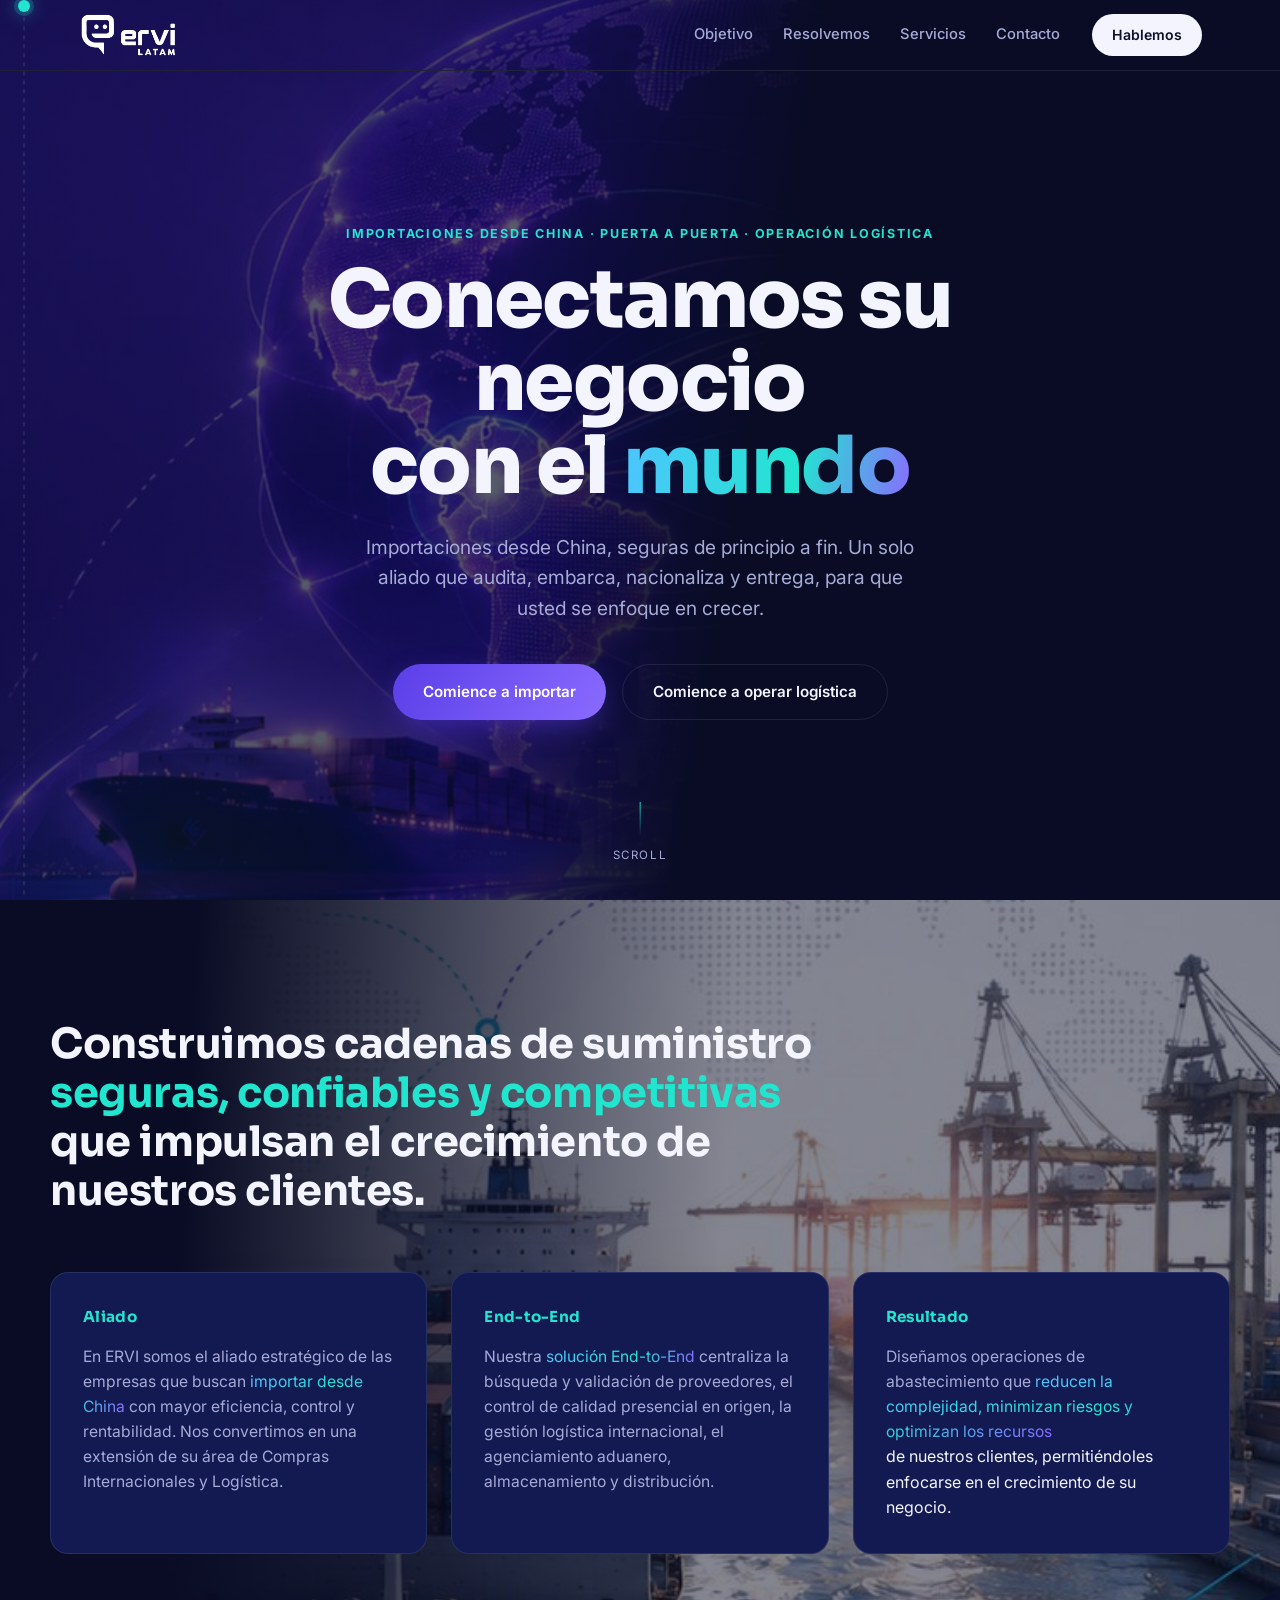
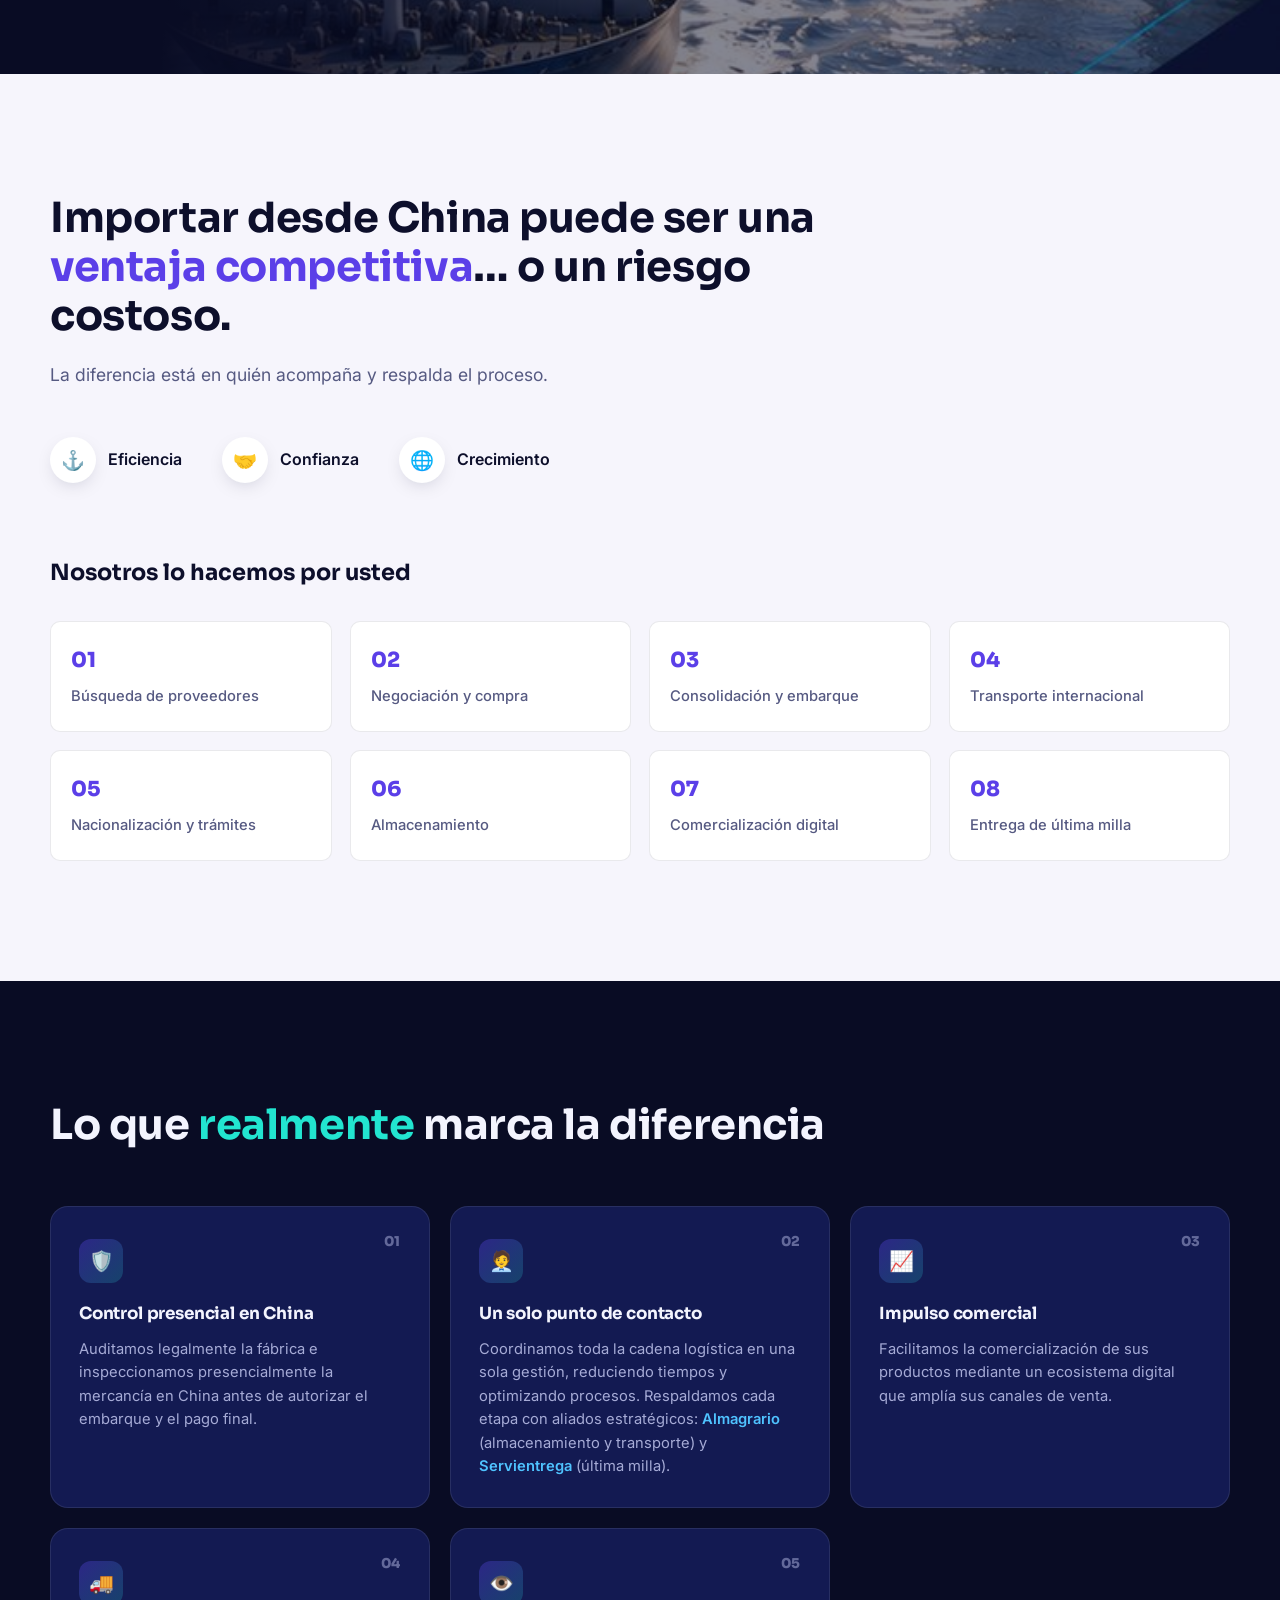
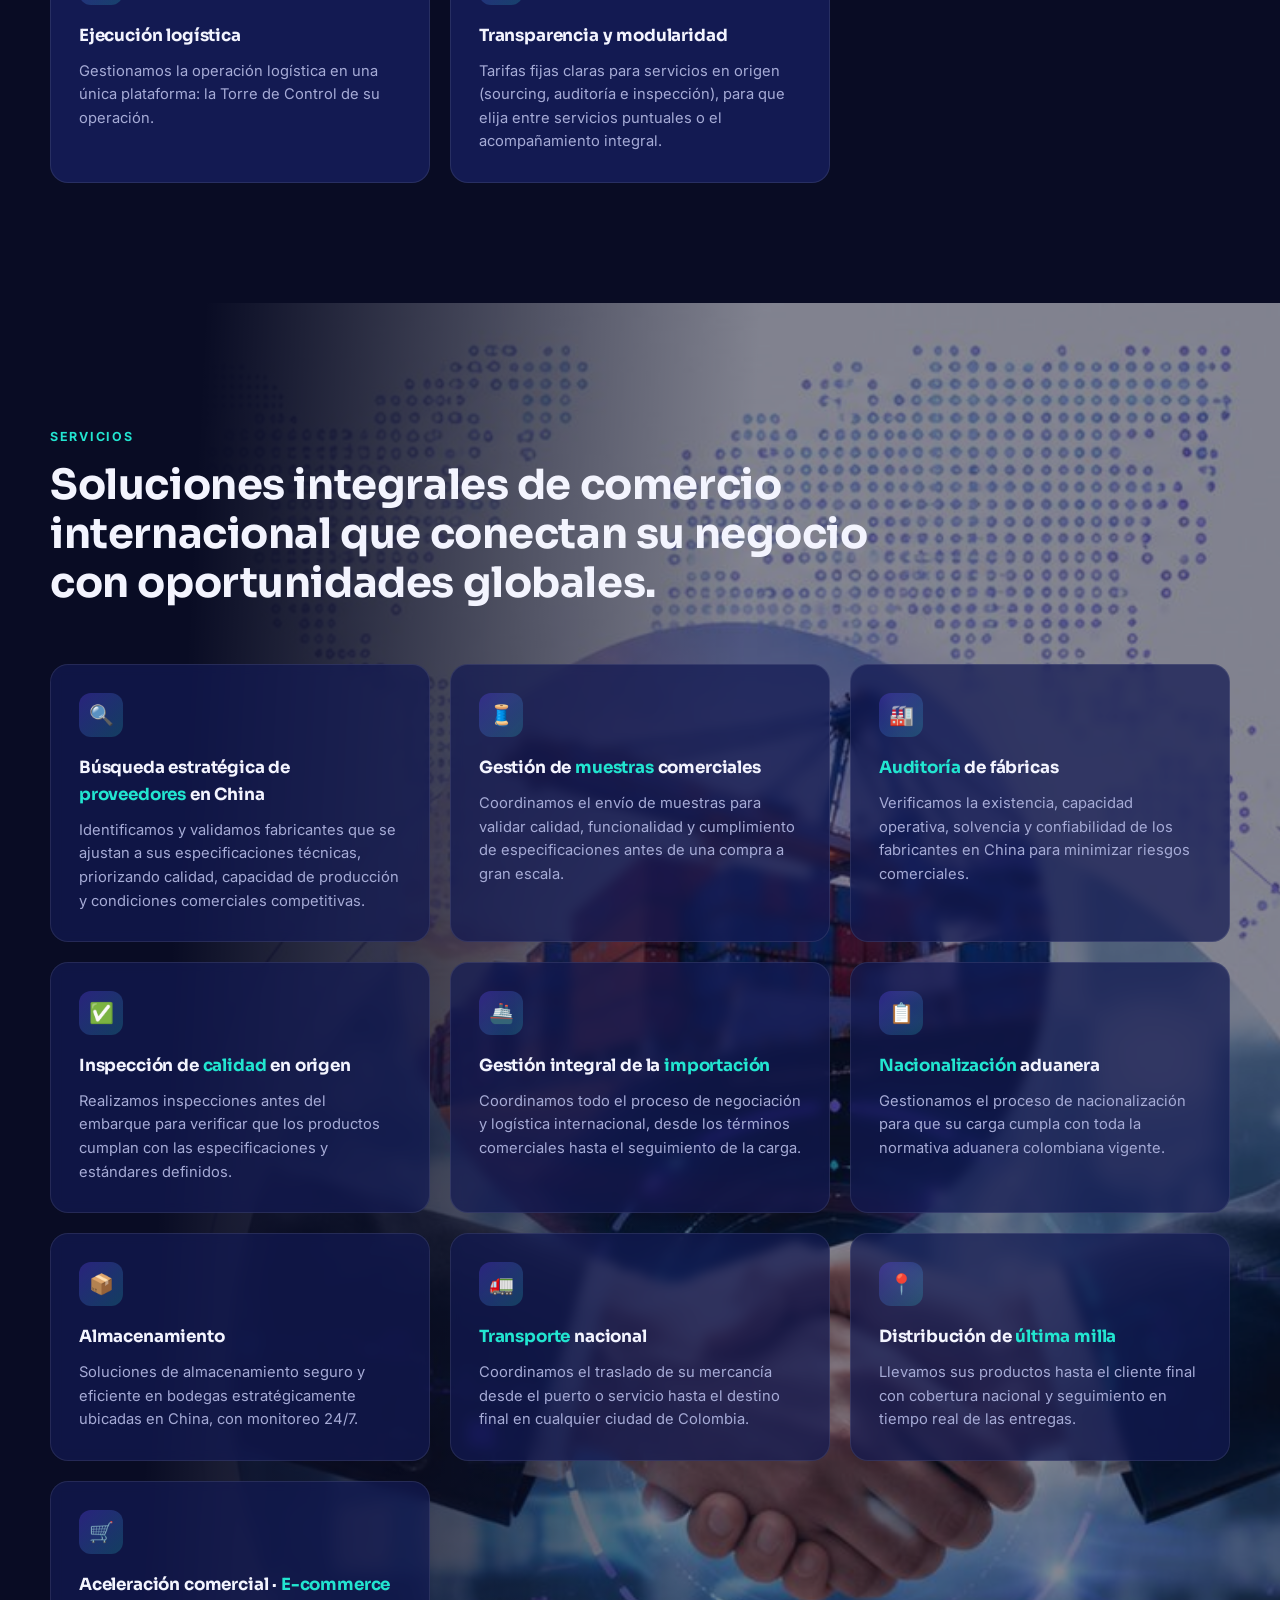
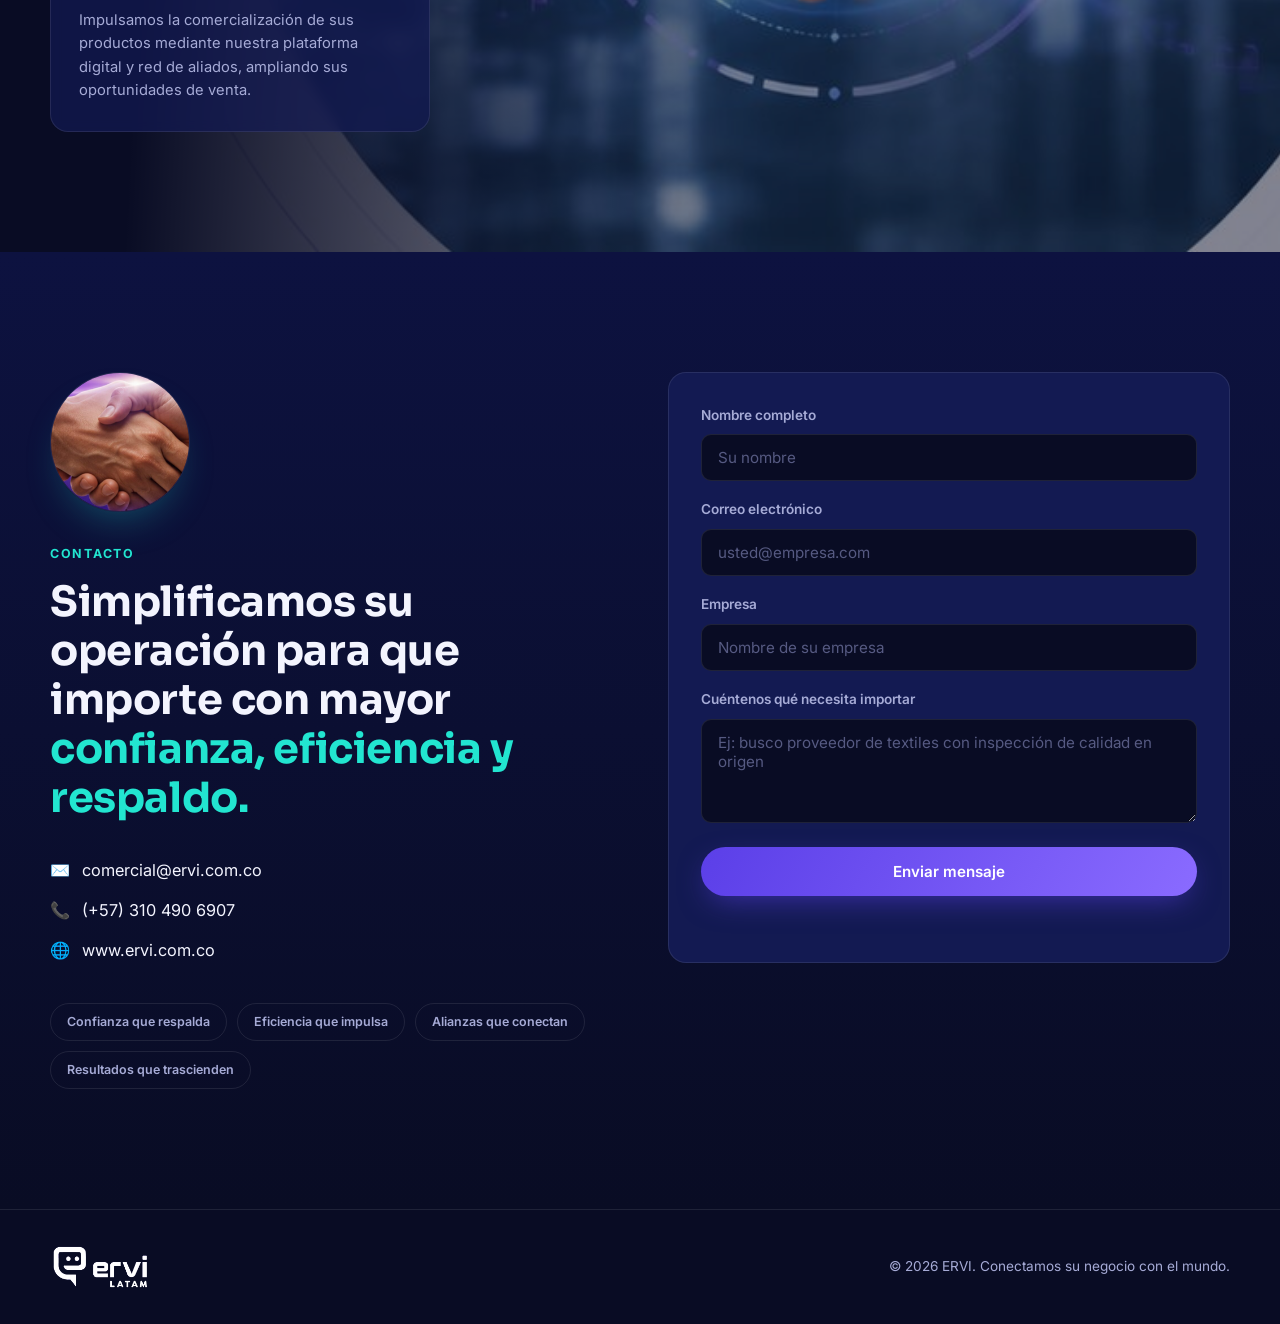
==== commit 73f29cfa: "Ajustar logos anteriores" ====
--- a/app/claude/index.html
+++ b/app/claude/index.html
@@ -7,7 +7,7 @@
   <title>ERVI · Conectamos su negocio con el mundo</title>
   <meta name="description"
     content="ERVI: importaciones desde China seguras de principio a fin. Sourcing, calidad, logística, aduanas y última milla en un solo aliado.">
-  <link rel="icon" type="image/png" href="img/Favicon_ervi.png">
+  <link rel="icon" type="image/png" href="img/fabicon-ERVI-LATAM.png">
   <link rel="preconnect" href="https://fonts.googleapis.com">
   <link rel="preconnect" href="https://fonts.gstatic.com" crossorigin>
   <link
@@ -30,7 +30,7 @@
   <header class="nav" id="nav">
     <div class="nav__inner">
       <a href="#top" class="nav__logo">
-        <img class="nav__logo-image" src="img/logo_ervi_web.svg" alt="ERVI">
+        <img class="nav__logo-image" src="img/Logo-ERVI-LATAM_blanco.png" alt="ERVI">
       </a>
       <nav class="nav__links" aria-label="Navegación principal">
         <a href="#objetivo" class="nav__link" data-nav>Objetivo</a>
@@ -63,7 +63,7 @@
           con el <span class="text-gradient">mundo</span>
         </h1>
         <p class="hero__sub">Importaciones desde China, seguras de principio a fin. Un solo aliado que audita, embarca,
-          nacionaliza y entrega — para que usted se enfoque en crecer.</p>
+          nacionaliza y entrega, para que usted se enfoque en crecer.</p>
         <div class="hero__actions">
           <a href="#contacto" class="btn btn--primary">Comience a importar</a>
           <a href="./logistica/index.html" class="btn btn--ghost">Comience a operar logística</a>
@@ -328,7 +328,7 @@
 
     <footer class="footer">
       <div class="footer__inner">
-        <span class="nav__logo"><img class="nav__logo-image" src="img/logo_ervi_web.svg" alt="ERVI"></span>
+        <span class="nav__logo"><img class="nav__logo-image" src="img/Logo-ERVI-LATAM_blanco.png" alt="ERVI"></span>
         <p>© <span id="year"></span> ERVI. Conectamos su negocio con el mundo.</p>
       </div>
     </footer>
--- a/app/claude/styles.css
+++ b/app/claude/styles.css
@@ -16,8 +16,8 @@
   --ink-muted: #565A82;
   --text: #F3F4FE;
   --text-muted: #A6ABD6;
-  --border-dark: rgba(255,255,255,0.09);
-  --border-light: rgba(13,15,43,0.09);
+  --border-dark: rgba(255, 255, 255, 0.09);
+  --border-light: rgba(13, 15, 43, 0.09);
 
   --font-display: 'Sora', sans-serif;
   --font-body: 'Inter', sans-serif;
@@ -26,11 +26,18 @@
   --radius-sm: 10px;
   --max-w: 1180px;
 
-  --ease: cubic-bezier(.22,1,.36,1);
-}
-
-* { box-sizing: border-box; margin: 0; padding: 0; }
-html { scroll-behavior: smooth; }
+  --ease: cubic-bezier(.22, 1, .36, 1);
+}
+
+* {
+  box-sizing: border-box;
+  margin: 0;
+  padding: 0;
+}
+
+html {
+  scroll-behavior: smooth;
+}
 
 body {
   background: var(--bg);
@@ -41,14 +48,36 @@
   overflow-x: hidden;
 }
 
-a { color: inherit; text-decoration: none; }
-ul { list-style: none; }
-img { max-width: 100%; display: block; }
-button { font-family: inherit; cursor: pointer; border: none; background: none; }
+a {
+  color: inherit;
+  text-decoration: none;
+}
+
+ul {
+  list-style: none;
+}
+
+img {
+  max-width: 100%;
+  display: block;
+}
+
+button {
+  font-family: inherit;
+  cursor: pointer;
+  border: none;
+  background: none;
+}
 
 @media (prefers-reduced-motion: reduce) {
-  html { scroll-behavior: auto; }
-  * { animation-duration: 0.001ms !important; transition-duration: 0.001ms !important; }
+  html {
+    scroll-behavior: auto;
+  }
+
+  * {
+    animation-duration: 0.001ms !important;
+    transition-duration: 0.001ms !important;
+  }
 }
 
 :focus-visible {
@@ -87,11 +116,13 @@
   pointer-events: none;
   display: none;
 }
+
 .route-thread__svg {
   width: 4px;
   height: 100%;
   overflow: visible;
 }
+
 .route-thread__path {
   fill: none;
   stroke: var(--border-dark);
@@ -99,6 +130,7 @@
   stroke-dasharray: 3 7;
   stroke-linecap: round;
 }
+
 .route-thread__dot {
   position: absolute;
   left: 50%;
@@ -108,12 +140,14 @@
   margin-left: -6px;
   border-radius: 50%;
   background: var(--accent);
-  box-shadow: 0 0 0 4px rgba(34,229,208,0.18), 0 0 18px rgba(34,229,208,0.7);
+  box-shadow: 0 0 0 4px rgba(34, 229, 208, 0.18), 0 0 18px rgba(34, 229, 208, 0.7);
   transition: top 0.08s linear;
 }
 
 @media (min-width: 1100px) {
-  .route-thread { display: block; }
+  .route-thread {
+    display: block;
+  }
 }
 
 /* ============================================
@@ -121,25 +155,30 @@
    ============================================ */
 .nav {
   position: fixed;
-  top: 0; left: 0; right: 0;
+  top: 0;
+  left: 0;
+  right: 0;
   z-index: 50;
   transition: background 0.35s var(--ease), border-color 0.35s var(--ease), backdrop-filter 0.35s var(--ease);
   border-bottom: 1px solid transparent;
 }
+
 .nav.is-scrolled {
-  background: rgba(9,12,36,0.72);
+  background: rgba(9, 12, 36, 0.72);
   backdrop-filter: blur(14px);
   -webkit-backdrop-filter: blur(14px);
   border-bottom: 1px solid var(--border-dark);
 }
+
 .nav__inner {
   max-width: var(--max-w);
   margin: 0 auto;
-  padding: 18px 28px;
+  padding: 10px 28px;
   display: flex;
   align-items: center;
   gap: 32px;
 }
+
 .nav__logo {
   font-family: var(--font-display);
   font-weight: 700;
@@ -147,7 +186,13 @@
   letter-spacing: -0.02em;
   margin-right: auto;
 }
-.nav__logo-image { display: block; width: auto; height: 34px; }
+
+.nav__logo-image {
+  display: block;
+  width: auto;
+  height: 50px;
+}
+
 .nav__logo-mark {
   display: inline-grid;
   place-items: center;
@@ -159,10 +204,12 @@
   margin-right: 6px;
   font-size: 1rem;
 }
+
 .nav__links {
   display: none;
   gap: 30px;
 }
+
 .nav__link {
   font-size: 0.92rem;
   font-weight: 500;
@@ -171,17 +218,26 @@
   padding: 4px 0;
   transition: color 0.2s;
 }
+
 .nav__link::after {
   content: "";
   position: absolute;
-  left: 0; bottom: -2px;
+  left: 0;
+  bottom: -2px;
   width: 0;
   height: 2px;
   background: var(--accent);
   transition: width 0.25s var(--ease);
 }
-.nav__link:hover, .nav__link.is-active { color: var(--text); }
-.nav__link.is-active::after { width: 100%; }
+
+.nav__link:hover,
+.nav__link.is-active {
+  color: var(--text);
+}
+
+.nav__link.is-active::after {
+  width: 100%;
+}
 
 .nav__cta {
   display: none;
@@ -193,7 +249,11 @@
   color: var(--ink);
   transition: transform 0.2s var(--ease), opacity 0.2s;
 }
-.nav__cta:hover { transform: translateY(-2px); opacity: 0.9; }
+
+.nav__cta:hover {
+  transform: translateY(-2px);
+  opacity: 0.9;
+}
 
 .nav__burger {
   display: grid;
@@ -201,39 +261,64 @@
   width: 26px;
   padding: 4px;
 }
+
 .nav__burger span {
   height: 2px;
   background: var(--text);
   border-radius: 2px;
   transition: transform 0.25s var(--ease), opacity 0.2s;
 }
-.nav__burger.is-open span:nth-child(1) { transform: translateY(7px) rotate(45deg); }
-.nav__burger.is-open span:nth-child(2) { opacity: 0; }
-.nav__burger.is-open span:nth-child(3) { transform: translateY(-7px) rotate(-45deg); }
+
+.nav__burger.is-open span:nth-child(1) {
+  transform: translateY(7px) rotate(45deg);
+}
+
+.nav__burger.is-open span:nth-child(2) {
+  opacity: 0;
+}
+
+.nav__burger.is-open span:nth-child(3) {
+  transform: translateY(-7px) rotate(-45deg);
+}
 
 .nav__mobile {
   max-height: 0;
   overflow: hidden;
-  background: rgba(9,12,36,0.97);
+  background: rgba(9, 12, 36, 0.97);
   backdrop-filter: blur(14px);
   border-bottom: 1px solid var(--border-dark);
   display: flex;
   flex-direction: column;
   transition: max-height 0.35s var(--ease);
 }
-.nav__mobile.is-open { max-height: 320px; }
+
+.nav__mobile.is-open {
+  max-height: 320px;
+}
+
 .nav__mobile a {
   padding: 16px 28px;
   font-weight: 500;
   border-top: 1px solid var(--border-dark);
   color: var(--text-muted);
 }
-.nav__mobile a:hover { color: var(--text); }
+
+.nav__mobile a:hover {
+  color: var(--text);
+}
 
 @media (min-width: 860px) {
-  .nav__links { display: flex; }
-  .nav__cta { display: inline-block; }
-  .nav__burger { display: none; }
+  .nav__links {
+    display: flex;
+  }
+
+  .nav__cta {
+    display: inline-block;
+  }
+
+  .nav__burger {
+    display: none;
+  }
 }
 
 /* ============================================
@@ -250,24 +335,26 @@
   padding: 140px 24px 100px;
   overflow: hidden;
 }
+
 .hero__bg {
   position: absolute;
   inset: 0;
   z-index: 0;
   background:
-    linear-gradient(100deg, rgba(9,12,36,0.5) 40%, var(--bg) 58%),
-    linear-gradient(rgba(9,12,36,0.35), rgba(9,12,36,0.35)),
-    radial-gradient(ellipse 700px 500px at 10% 100%, rgba(34,229,208,0.14), transparent 60%),
+    linear-gradient(100deg, rgba(9, 12, 36, 0.5) 40%, var(--bg) 58%),
+    linear-gradient(rgba(9, 12, 36, 0.35), rgba(9, 12, 36, 0.35)),
+    radial-gradient(ellipse 700px 500px at 10% 100%, rgba(34, 229, 208, 0.14), transparent 60%),
     url('img/hero-globe.jpg');
   background-repeat: no-repeat;
   background-position: left center;
   background-size: cover;
 }
+
 @media (max-width: 780px) {
   .hero__bg {
     background:
-      linear-gradient(180deg, rgba(9,12,36,0.6) 0%, var(--bg) 70%),
-      linear-gradient(rgba(9,12,36,0.4), rgba(9,12,36,0.4)),
+      linear-gradient(180deg, rgba(9, 12, 36, 0.6) 0%, var(--bg) 70%),
+      linear-gradient(rgba(9, 12, 36, 0.4), rgba(9, 12, 36, 0.4)),
       url('img/hero-globe.jpg');
     background-repeat: no-repeat;
     background-position: center top;
@@ -278,8 +365,16 @@
 /* ============================================
    Reusable: full-bleed section photo + gradient
    ============================================ */
-.section--photo { position: relative; overflow: hidden; }
-.section--photo .section__inner { position: relative; z-index: 1; }
+.section--photo {
+  position: relative;
+  overflow: hidden;
+}
+
+.section--photo .section__inner {
+  position: relative;
+  z-index: 1;
+}
+
 .section-photo {
   position: absolute;
   inset: 0;
@@ -289,23 +384,38 @@
   background-size: cover;
   opacity: 0.5;
 }
+
 .section-photo::after {
   content: "";
   position: absolute;
   inset: 0;
   background: linear-gradient(273deg, transparent 44%, var(--bg) 85%);
 }
-.section-photo--objetivo { background-image: url('img/objetivo-puerto.jpg'); }
-.section-photo--servicios { background-image: url('img/servicio-proveedores.jpg'); }
+
+.section-photo--objetivo {
+  background-image: url('img/objetivo-puerto.jpg');
+}
+
+.section-photo--servicios {
+  background-image: url('img/servicio-proveedores.jpg');
+}
 
 @media (max-width: 780px) {
-  .section-photo { opacity: 0.28; }
+  .section-photo {
+    opacity: 0.28;
+  }
+
   .section-photo::after {
     background: linear-gradient(180deg, transparent 0%, var(--bg) 65%);
   }
 }
 
-.hero__inner { position: relative; z-index: 2; max-width: 780px; }
+.hero__inner {
+  position: relative;
+  z-index: 2;
+  max-width: 780px;
+}
+
 .hero__title {
   font-family: var(--font-display);
   font-weight: 800;
@@ -314,19 +424,26 @@
   letter-spacing: -0.02em;
   margin-bottom: 24px;
 }
-.hero__title em { font-style: normal; color: var(--text); }
+
+.hero__title em {
+  font-style: normal;
+  color: var(--text);
+}
+
 .hero__sub {
   font-size: clamp(1rem, 2vw, 1.2rem);
   color: var(--text-muted);
   max-width: 560px;
   margin: 0 auto 40px;
 }
+
 .hero__actions {
   display: flex;
   gap: 16px;
   justify-content: center;
   flex-wrap: wrap;
 }
+
 .hero__scroll {
   position: absolute;
   bottom: 36px;
@@ -342,15 +459,24 @@
   align-items: center;
   gap: 10px;
 }
+
 .hero__scroll span {
   width: 1px;
   height: 34px;
   background: linear-gradient(var(--accent), transparent);
   animation: scrollpulse 1.8s ease-in-out infinite;
 }
+
 @keyframes scrollpulse {
-  0%, 100% { opacity: 0.3; }
-  50% { opacity: 1; }
+
+  0%,
+  100% {
+    opacity: 0.3;
+  }
+
+  50% {
+    opacity: 1;
+  }
 }
 
 /* ============================================
@@ -366,29 +492,58 @@
   font-size: 0.95rem;
   transition: transform 0.25s var(--ease), box-shadow 0.25s var(--ease), opacity 0.2s;
 }
+
 .btn--primary {
   background: linear-gradient(120deg, var(--primary), var(--primary-light));
   color: #fff;
-  box-shadow: 0 10px 30px -8px rgba(91,63,232,0.6);
-}
-.btn--primary:hover { transform: translateY(-3px); box-shadow: 0 16px 34px -8px rgba(91,63,232,0.75); }
+  box-shadow: 0 10px 30px -8px rgba(91, 63, 232, 0.6);
+}
+
+.btn--primary:hover {
+  transform: translateY(-3px);
+  box-shadow: 0 16px 34px -8px rgba(91, 63, 232, 0.75);
+}
+
 .btn--ghost {
   border: 1px solid var(--border-dark);
   color: var(--text);
 }
-.btn--ghost:hover { background: rgba(255,255,255,0.06); }
-.btn--block { width: 100%; margin-top: 6px; }
+
+.btn--ghost:hover {
+  background: rgba(255, 255, 255, 0.06);
+}
+
+.btn--block {
+  width: 100%;
+  margin-top: 6px;
+}
 
 /* ============================================
    Sections — shared
    ============================================ */
-.section { position: relative; padding: 120px 24px; }
-.section--dark { background: var(--bg); }
-.section--light { background: var(--light-bg); color: var(--ink); }
+.section {
+  position: relative;
+  padding: 120px 24px;
+}
+
+.section--dark {
+  background: var(--bg);
+}
+
+.section--light {
+  background: var(--light-bg);
+  color: var(--ink);
+}
+
 .section--contact {
   background: linear-gradient(180deg, var(--bg-alt), var(--bg));
 }
-.section__inner { max-width: var(--max-w); margin: 0 auto; }
+
+.section__inner {
+  max-width: var(--max-w);
+  margin: 0 auto;
+}
+
 .section__title {
   font-family: var(--font-display);
   font-weight: 700;
@@ -398,8 +553,16 @@
   max-width: 820px;
   margin-bottom: 20px;
 }
-.section__title em { font-style: normal; color: var(--accent); }
-.section--light .section__title--dark em { color: var(--primary); }
+
+.section__title em {
+  font-style: normal;
+  color: var(--accent);
+}
+
+.section--light .section__title--dark em {
+  color: var(--primary);
+}
+
 .section__lead {
   font-size: 1.1rem;
   color: var(--ink-muted);
@@ -416,12 +579,14 @@
   grid-template-columns: 1fr;
   margin-top: 56px;
 }
+
 .objetivo__card {
   background: var(--surface);
   border: 1px solid var(--border-dark);
   border-radius: var(--radius);
   padding: 32px;
 }
+
 .objetivo__num {
   font-family: var(--font-display);
   font-weight: 700;
@@ -431,10 +596,16 @@
   display: block;
   margin-bottom: 14px;
 }
-.objetivo__card p { color: var(--text-muted); font-size: 0.98rem; }
+
+.objetivo__card p {
+  color: var(--text-muted);
+  font-size: 0.98rem;
+}
 
 @media (min-width: 780px) {
-  .objetivo__grid { grid-template-columns: repeat(3, 1fr); }
+  .objetivo__grid {
+    grid-template-columns: repeat(3, 1fr);
+  }
 }
 
 /* ============================================
@@ -446,13 +617,22 @@
   flex-wrap: wrap;
   margin-bottom: 72px;
 }
-.pillar { display: flex; align-items: center; gap: 12px; font-weight: 600; }
+
+.pillar {
+  display: flex;
+  align-items: center;
+  gap: 12px;
+  font-weight: 600;
+}
+
 .pillar__icon {
-  width: 46px; height: 46px;
-  display: grid; place-items: center;
+  width: 46px;
+  height: 46px;
+  display: grid;
+  place-items: center;
   border-radius: 50%;
   background: var(--light-surface);
-  box-shadow: 0 6px 20px -8px rgba(13,15,43,0.25);
+  box-shadow: 0 6px 20px -8px rgba(13, 15, 43, 0.25);
   font-size: 1.2rem;
 }
 
@@ -462,11 +642,13 @@
   font-size: 1.4rem;
   margin-bottom: 30px;
 }
+
 .steps__track {
   display: grid;
   grid-template-columns: repeat(2, 1fr);
   gap: 18px;
 }
+
 .step {
   background: var(--light-surface);
   border-radius: var(--radius-sm);
@@ -474,7 +656,12 @@
   border: 1px solid var(--border-light);
   transition: transform 0.25s var(--ease), box-shadow 0.25s var(--ease);
 }
-.step:hover { transform: translateY(-4px); box-shadow: 0 14px 30px -12px rgba(13,15,43,0.2); }
+
+.step:hover {
+  transform: translateY(-4px);
+  box-shadow: 0 14px 30px -12px rgba(13, 15, 43, 0.2);
+}
+
 .step__n {
   font-family: var(--font-display);
   font-weight: 800;
@@ -483,10 +670,17 @@
   display: block;
   margin-bottom: 8px;
 }
-.step p { font-size: 0.92rem; color: var(--ink-muted); font-weight: 500; }
+
+.step p {
+  font-size: 0.92rem;
+  color: var(--ink-muted);
+  font-weight: 500;
+}
 
 @media (min-width: 780px) {
-  .steps__track { grid-template-columns: repeat(4, 1fr); }
+  .steps__track {
+    grid-template-columns: repeat(4, 1fr);
+  }
 }
 
 /* ============================================
@@ -498,6 +692,7 @@
   grid-template-columns: 1fr;
   margin-top: 56px;
 }
+
 .diferencia__card {
   position: relative;
   background: var(--surface);
@@ -506,11 +701,13 @@
   padding: 32px 28px 28px;
   transition: transform 0.3s var(--ease), border-color 0.3s var(--ease), background 0.3s var(--ease);
 }
+
 .diferencia__card:hover {
   transform: translateY(-5px);
-  border-color: rgba(34,229,208,0.4);
+  border-color: rgba(34, 229, 208, 0.4);
   background: var(--surface-2);
 }
+
 .diferencia__num {
   position: absolute;
   top: 24px;
@@ -522,14 +719,18 @@
   opacity: 0.55;
   letter-spacing: 0.04em;
 }
+
 .diferencia__icon {
-  width: 44px; height: 44px;
-  display: grid; place-items: center;
+  width: 44px;
+  height: 44px;
+  display: grid;
+  place-items: center;
   border-radius: 12px;
-  background: linear-gradient(135deg, rgba(91,63,232,0.35), rgba(34,229,208,0.2));
+  background: linear-gradient(135deg, rgba(91, 63, 232, 0.35), rgba(34, 229, 208, 0.2));
   font-size: 1.25rem;
   margin-bottom: 18px;
 }
+
 .diferencia__card h3 {
   font-family: var(--font-display);
   font-size: 1.05rem;
@@ -538,14 +739,27 @@
   letter-spacing: -0.01em;
   padding-right: 30px;
 }
-.diferencia__card p { color: var(--text-muted); font-size: 0.92rem; }
-.diferencia__card p strong { color: var(--accent-2); font-weight: 600; }
+
+.diferencia__card p {
+  color: var(--text-muted);
+  font-size: 0.92rem;
+}
+
+.diferencia__card p strong {
+  color: var(--accent-2);
+  font-weight: 600;
+}
 
 @media (min-width: 640px) {
-  .diferencia__grid { grid-template-columns: repeat(2, 1fr); }
-}
+  .diferencia__grid {
+    grid-template-columns: repeat(2, 1fr);
+  }
+}
+
 @media (min-width: 1000px) {
-  .diferencia__grid { grid-template-columns: repeat(3, 1fr); }
+  .diferencia__grid {
+    grid-template-columns: repeat(3, 1fr);
+  }
 }
 
 /* ============================================
@@ -557,8 +771,9 @@
   grid-template-columns: 1fr;
   margin-top: 56px;
 }
+
 .service-card {
-  background: rgba(19,26,82,0.72);
+  background: rgba(19, 26, 82, 0.72);
   backdrop-filter: blur(6px);
   -webkit-backdrop-filter: blur(6px);
   border: 1px solid var(--border-dark);
@@ -566,19 +781,24 @@
   padding: 28px;
   transition: transform 0.3s var(--ease), border-color 0.3s var(--ease), background 0.3s var(--ease);
 }
+
 .service-card:hover {
   transform: translateY(-5px);
-  border-color: rgba(34,229,208,0.4);
-  background: rgba(26,34,102,0.82);
-}
+  border-color: rgba(34, 229, 208, 0.4);
+  background: rgba(26, 34, 102, 0.82);
+}
+
 .service-card__icon {
-  width: 44px; height: 44px;
-  display: grid; place-items: center;
+  width: 44px;
+  height: 44px;
+  display: grid;
+  place-items: center;
   border-radius: 12px;
-  background: linear-gradient(135deg, rgba(91,63,232,0.35), rgba(34,229,208,0.2));
+  background: linear-gradient(135deg, rgba(91, 63, 232, 0.35), rgba(34, 229, 208, 0.2));
   font-size: 1.25rem;
   margin-bottom: 18px;
 }
+
 .service-card h3 {
   font-family: var(--font-display);
   font-size: 1.05rem;
@@ -586,16 +806,26 @@
   margin-bottom: 10px;
   letter-spacing: -0.01em;
 }
+
 .service-card strong {
   color: var(--accent);
 }
-.service-card p { color: var(--text-muted); font-size: 0.92rem; }
+
+.service-card p {
+  color: var(--text-muted);
+  font-size: 0.92rem;
+}
 
 @media (min-width: 640px) {
-  .services-grid { grid-template-columns: repeat(2, 1fr); }
-}
+  .services-grid {
+    grid-template-columns: repeat(2, 1fr);
+  }
+}
+
 @media (min-width: 1000px) {
-  .services-grid { grid-template-columns: repeat(3, 1fr); }
+  .services-grid {
+    grid-template-columns: repeat(3, 1fr);
+  }
 }
 
 /* ============================================
@@ -606,6 +836,7 @@
   gap: 56px;
   grid-template-columns: 1fr;
 }
+
 .contact-info__media {
   width: 140px;
   aspect-ratio: 1;
@@ -613,15 +844,48 @@
   overflow: hidden;
   border: 1px solid var(--border-dark);
   margin-bottom: 28px;
-  box-shadow: 0 20px 40px -18px rgba(34,229,208,0.35);
-}
-.contact-info__media img { width: 100%; height: 100%; object-fit: cover; display: block; }
-.contact-info .section__title { margin-bottom: 34px; }
-.contact-list { display: flex; flex-direction: column; gap: 14px; margin-bottom: 40px; }
-.contact-list li { display: flex; align-items: center; gap: 12px; font-size: 1.02rem; }
-.contact-list a { transition: color 0.2s; }
-.contact-list a:hover { color: var(--accent); }
-.contact-badges { display: flex; flex-wrap: wrap; gap: 10px; }
+  box-shadow: 0 20px 40px -18px rgba(34, 229, 208, 0.35);
+}
+
+.contact-info__media img {
+  width: 100%;
+  height: 100%;
+  object-fit: cover;
+  display: block;
+}
+
+.contact-info .section__title {
+  margin-bottom: 34px;
+}
+
+.contact-list {
+  display: flex;
+  flex-direction: column;
+  gap: 14px;
+  margin-bottom: 40px;
+}
+
+.contact-list li {
+  display: flex;
+  align-items: center;
+  gap: 12px;
+  font-size: 1.02rem;
+}
+
+.contact-list a {
+  transition: color 0.2s;
+}
+
+.contact-list a:hover {
+  color: var(--accent);
+}
+
+.contact-badges {
+  display: flex;
+  flex-wrap: wrap;
+  gap: 10px;
+}
+
 .contact-badges span {
   font-size: 0.78rem;
   font-weight: 600;
@@ -640,9 +904,21 @@
   flex-direction: column;
   gap: 18px;
 }
-.form-row { display: flex; flex-direction: column; gap: 8px; }
-.form-row label { font-size: 0.85rem; font-weight: 600; color: var(--text-muted); }
-.form-row input, .form-row textarea {
+
+.form-row {
+  display: flex;
+  flex-direction: column;
+  gap: 8px;
+}
+
+.form-row label {
+  font-size: 0.85rem;
+  font-weight: 600;
+  color: var(--text-muted);
+}
+
+.form-row input,
+.form-row textarea {
   background: var(--bg);
   border: 1px solid var(--border-dark);
   border-radius: var(--radius-sm);
@@ -653,15 +929,29 @@
   resize: vertical;
   transition: border-color 0.2s;
 }
-.form-row input:focus, .form-row textarea:focus {
+
+.form-row input:focus,
+.form-row textarea:focus {
   border-color: var(--accent);
   outline: none;
 }
-.form-row input::placeholder, .form-row textarea::placeholder { color: #565A82; }
-.form-note { font-size: 0.85rem; color: var(--accent); min-height: 1.2em; }
+
+.form-row input::placeholder,
+.form-row textarea::placeholder {
+  color: #565A82;
+}
+
+.form-note {
+  font-size: 0.85rem;
+  color: var(--accent);
+  min-height: 1.2em;
+}
 
 @media (min-width: 900px) {
-  .contact-grid { grid-template-columns: 1fr 1fr; align-items: start; }
+  .contact-grid {
+    grid-template-columns: 1fr 1fr;
+    align-items: start;
+  }
 }
 
 /* ============================================
@@ -672,6 +962,7 @@
   border-top: 1px solid var(--border-dark);
   padding: 32px 24px;
 }
+
 .footer__inner {
   max-width: var(--max-w);
   margin: 0 auto;
@@ -683,8 +974,13 @@
   color: var(--text-muted);
   font-size: 0.85rem;
 }
+
 @media (min-width: 640px) {
-  .footer__inner { flex-direction: row; justify-content: space-between; text-align: left; }
+  .footer__inner {
+    flex-direction: row;
+    justify-content: space-between;
+    text-align: left;
+  }
 }
 
 /* ============================================
@@ -695,6 +991,7 @@
   transform: translateY(28px);
   transition: opacity 0.7s var(--ease), transform 0.7s var(--ease);
 }
+
 .reveal.is-visible {
   opacity: 1;
   transform: translateY(0);
